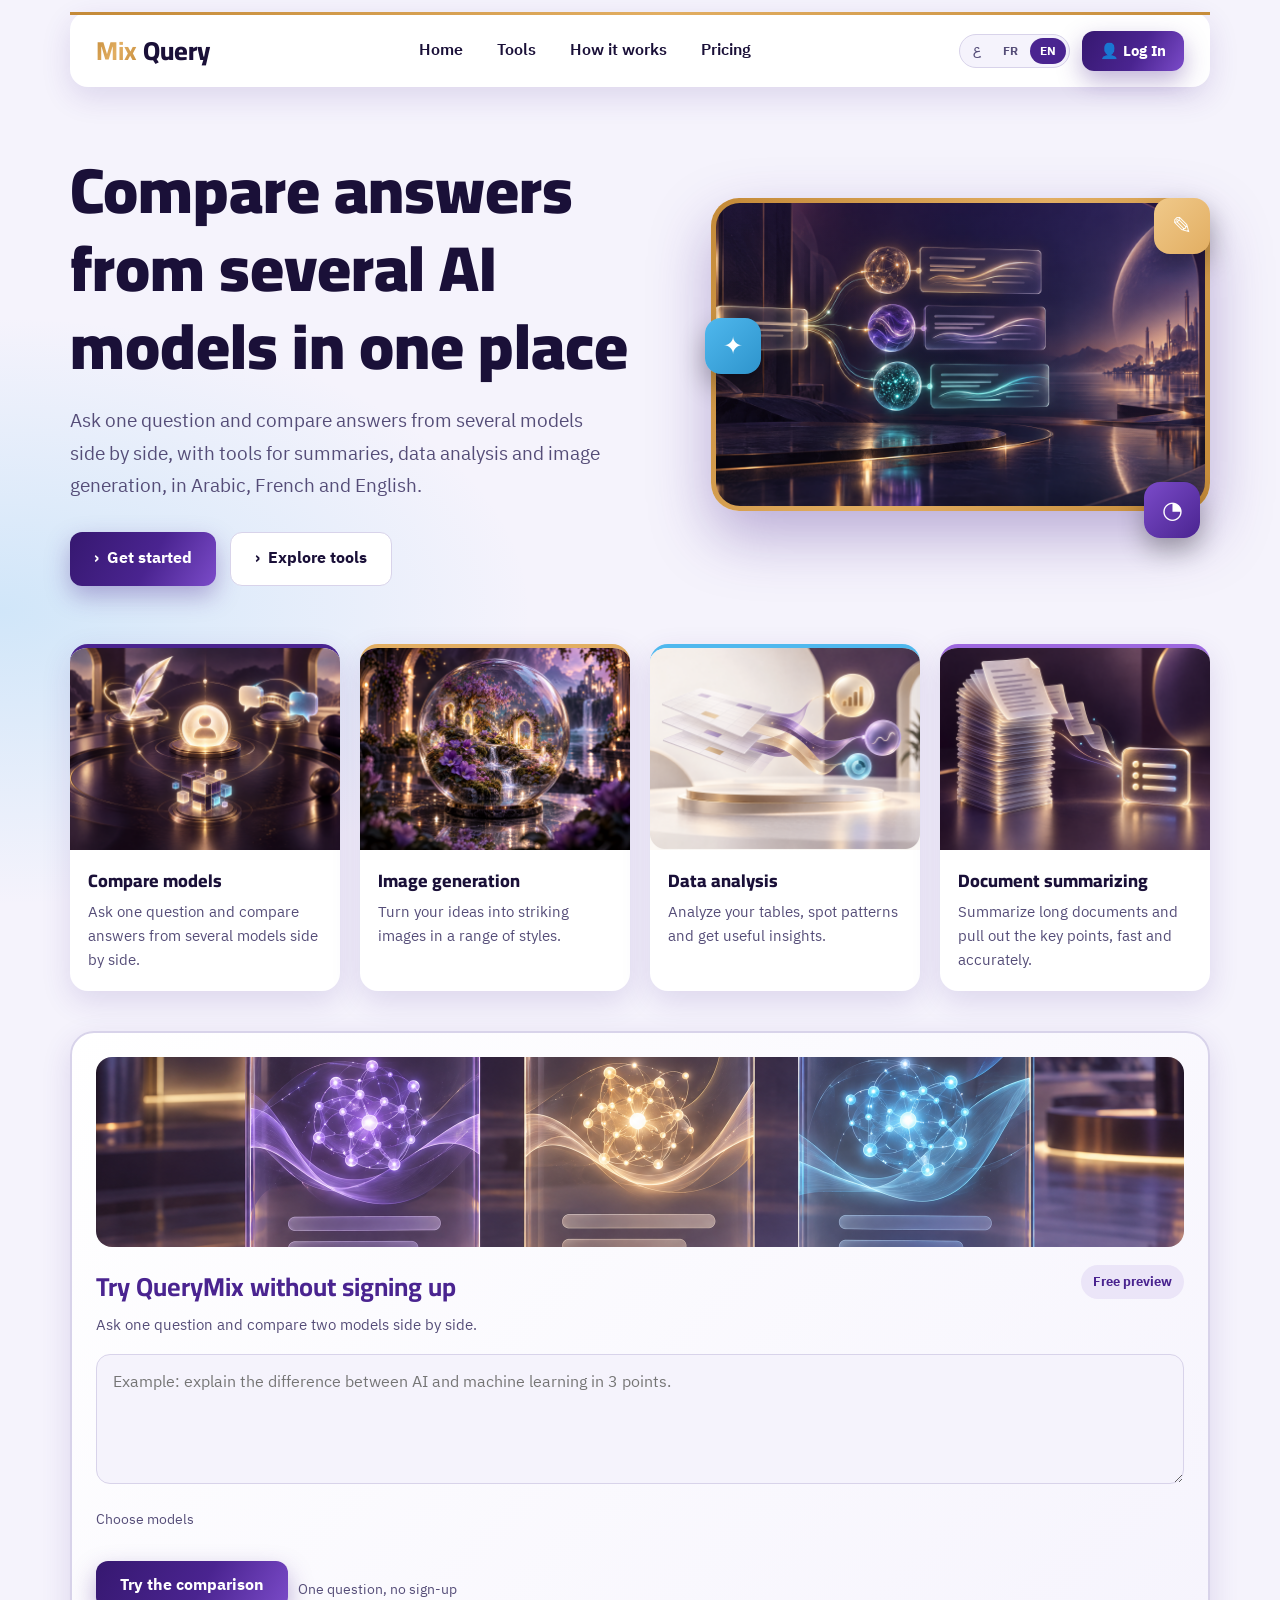
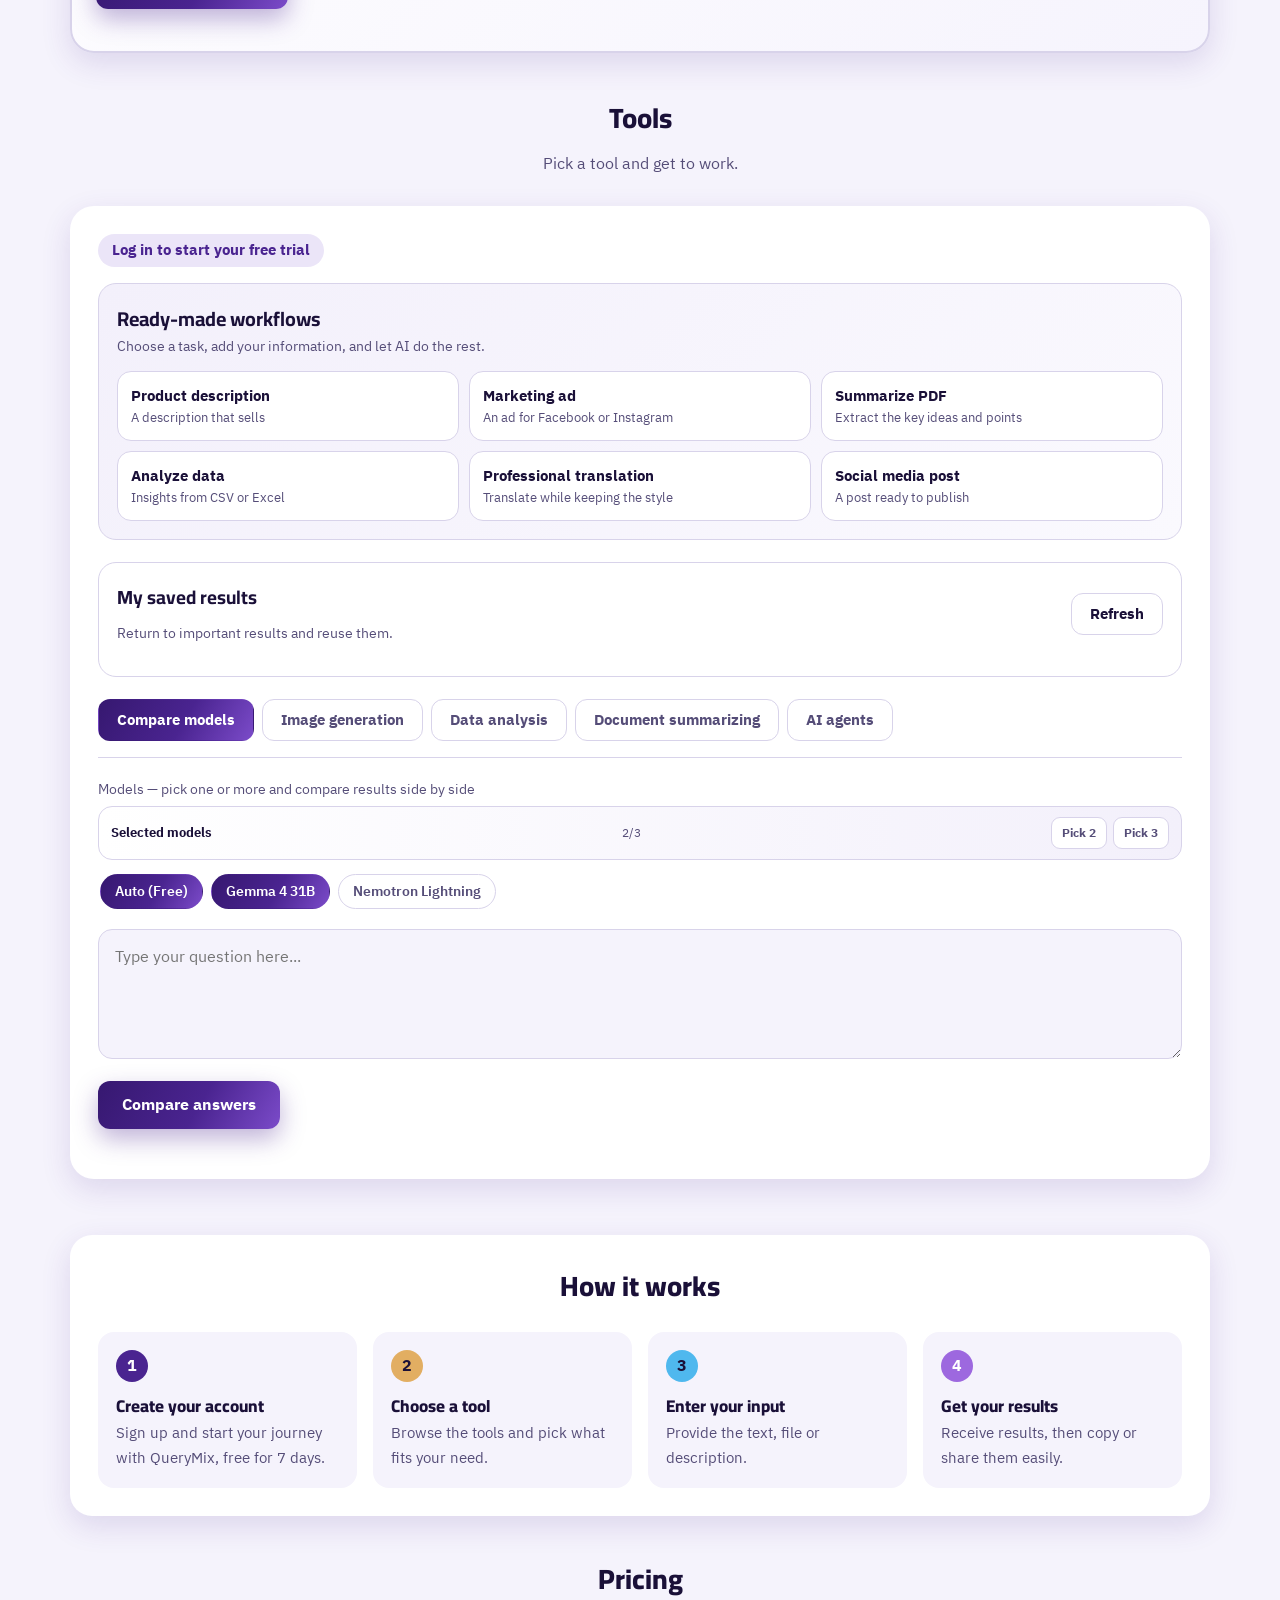
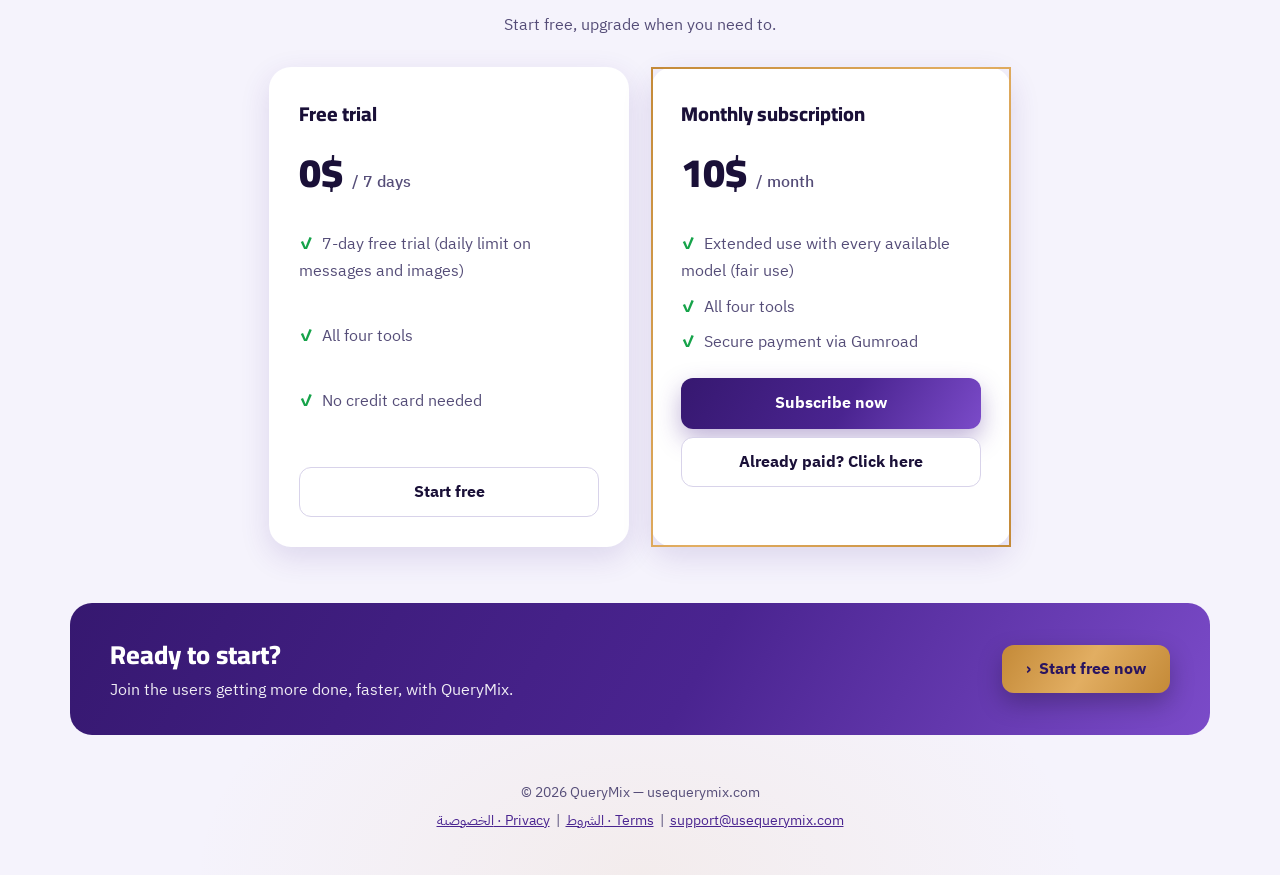
==== index.html @ 3d0b7b00 "Update app.js version in index.html" ====
<!DOCTYPE html>
<html lang="ar" dir="rtl" id="htmlRoot">
<head>
<meta charset="UTF-8">
<meta name="viewport" content="width=device-width, initial-scale=1">
<meta name="google-site-verification" content="hT2FDh9OExjZR-fDaO2KDz0Flq1Nl5_4GmiH-NgwvW0" />
<title id="pageTitle">QueryMix — قارن إجابات نماذج الذكاء الاصطناعي</title>
<meta name="description" content="QueryMix منصة أدوات ذكاء اصطناعي: تحرير النصوص، توليد الصور، تحليل البيانات وتلخيص المستندات، بالعربية والفرنسية والإنجليزية.">
<link rel="canonical" href="https://usequerymix.com/">
<meta property="og:type" content="website">
<meta property="og:url" content="https://usequerymix.com/">
<meta property="og:title" content="QueryMix — أدوات ذكاء اصطناعي">
<meta property="og:description" content="تحرير النصوص، توليد الصور، تحليل البيانات وتلخيص المستندات، بأدوات ذكاء اصطناعي في مكان واحد.">
<meta property="og:image" content="https://usequerymix.com/images/qm-hero.webp.png">
<meta property="og:locale" content="ar_AR">
<meta name="twitter:card" content="summary_large_image">
<meta name="twitter:title" content="QueryMix — أدوات ذكاء اصطناعي">
<meta name="twitter:description" content="تحرير النصوص، توليد الصور، تحليل البيانات وتلخيص المستندات، بأدوات ذكاء اصطناعي في مكان واحد.">
<meta name="twitter:image" content="https://usequerymix.com/images/qm-hero.webp.png">
<meta name="theme-color" content="#4A2490">
<link rel="preconnect" href="https://fonts.googleapis.com">
<link rel="preconnect" href="https://fonts.gstatic.com" crossorigin>
<link href="https://fonts.googleapis.com/css2?family=IBM+Plex+Sans+Arabic:wght@400;500;600;700&family=Cairo:wght@700;800;900&display=swap" rel="stylesheet">
<style>
:root{
  --bg:#f5f3fc; --card:#ffffff; --ink:#1a1038; --muted:#554d78; --line:#d8d3ea;
  --p1:#E2AE62; --p2:#4A2490; --blue:#4FB8EE; --soft:#ebe5f8; --ok:#16a34a; --err:#e11d48;
  --violet:#4A2490; --magenta:#E2AE62; --cyan:#4FB8EE; --amber:#9D68DF;
  --silver:#4FB8EE; --gold:#E2AE62;
  --brand:linear-gradient(120deg,#361870 0%,#4A2490 55%,#7B4BC9 100%);
  --gold-grad:linear-gradient(120deg,#C48A38 0%,#E2AE62 50%,#C48A38 100%);
  --shadow:0 10px 30px rgba(74,36,144,.14);
  --display:"Cairo","IBM Plex Sans Arabic",Tahoma,sans-serif;
}
*{box-sizing:border-box;margin:0;padding:0}
html{scroll-behavior:smooth;scroll-padding-top:90px}
body{font-family:"IBM Plex Sans Arabic",Tahoma,Arial,sans-serif;background:var(--bg);color:var(--ink);line-height:1.7;
  background-image:radial-gradient(900px 440px at 90% -8%,rgba(74,36,144,.14) 0,transparent 70%),
                    radial-gradient(760px 420px at 0% 15%,rgba(79,184,238,.22) 0,transparent 70%),
                    radial-gradient(640px 380px at 50% 100%,rgba(226,174,98,.10) 0,transparent 70%);
  background-repeat:no-repeat}
a{color:inherit;text-decoration:none}
button{font-family:inherit;cursor:pointer}
button:disabled{opacity:.55;cursor:default}
:focus-visible{outline:3px solid var(--p1);outline-offset:2px}
.hidden{display:none!important}
.wrap{max-width:1180px;margin:0 auto;padding:0 20px}

/* Navbar */
.nav{position:sticky;top:12px;z-index:50;margin:12px auto 0;max-width:1180px;padding:0 20px}
.nav-in{background:var(--card);border-radius:18px;box-shadow:var(--shadow);display:flex;align-items:center;justify-content:space-between;padding:14px 26px;gap:16px;position:relative;border-top:3px solid transparent;border-image:var(--gold-grad) 1}
.logo{font-family:var(--display);font-size:26px;font-weight:800;display:flex;gap:6px;align-items:baseline;direction:ltr}
.logo b{background:var(--gold-grad);-webkit-background-clip:text;background-clip:text;color:transparent}
.links{display:flex;gap:30px;font-weight:600}
.links a{padding:6px 2px;border-bottom:2px solid transparent}
.links a:hover{color:var(--magenta);border-color:var(--magenta)}
.nav-end{display:flex;align-items:center;gap:12px}
.lang{display:flex;gap:2px;background:var(--bg);border:1px solid var(--line);border-radius:999px;padding:3px}
.lang button{border:0;background:transparent;color:var(--muted);font-weight:700;font-size:12px;padding:4px 10px;border-radius:999px}
.lang button.active{background:var(--violet);color:#fff}
.btn{border:0;border-radius:12px;padding:12px 24px;font-weight:700;font-size:16px;display:inline-flex;align-items:center;justify-content:center;gap:8px;transition:transform .15s,box-shadow .15s}
.btn-p{background:var(--brand);color:#fff;box-shadow:0 10px 24px rgba(74,36,144,.35)}
.btn-p:hover:not(:disabled){transform:translateY(-2px)}
.btn-w{background:#fff;color:var(--ink);border:1.5px solid var(--line)}
.btn-w:hover{border-color:var(--violet)}
.btn-sm{padding:9px 18px;font-size:15px}
.arrow::before{content:"‹"}
html[dir="ltr"] .arrow::before{content:"›"}
.menu-btn{display:none;background:none;border:0;font-size:26px;color:var(--ink)}

/* Hero */
.hero{display:grid;grid-template-columns:1.1fr .9fr;gap:30px;align-items:center;padding:64px 0 34px}
.hero h1{font-family:var(--display);font-size:clamp(36px,5.4vw,64px);line-height:1.22;font-weight:900}
.hero p{color:var(--muted);font-size:19px;margin:20px 0 30px;max-width:540px}
.hero-btns{display:flex;gap:14px;flex-wrap:wrap}
.visual{position:relative;min-height:340px}
.hero-media{position:relative;border-radius:28px;overflow:hidden;box-shadow:0 25px 60px rgba(74,36,144,.35);aspect-ratio:16/10;padding:5px;background:var(--gold-grad)}
.hero-media img{width:100%;height:100%;object-fit:cover;display:block;border-radius:24px}
.hero-media::after{content:"";position:absolute;inset:5px;border-radius:24px;background:linear-gradient(200deg,rgba(74,36,144,.35),transparent 55%);pointer-events:none}
.float{position:absolute;width:56px;height:56px;border-radius:16px;display:grid;place-items:center;color:#fff;font-size:24px;box-shadow:0 12px 26px rgba(0,0,0,.3)}
.f1{top:0;inset-inline-end:0;background:linear-gradient(135deg,#F0C98A,#E2AE62)}
.f2{bottom:0;inset-inline-end:10px;background:linear-gradient(135deg,#7B4BC9,#4A2490)}
.f3{top:120px;inset-inline-start:-6px;background:linear-gradient(135deg,#4FB8EE,#2E94CC)}

/* Tool cards — كل أداة بلونها: تحرير=بنفسجي، صور=وردي، بيانات=سماوي، تلخيص=كهرماني */
.feats{display:grid;grid-template-columns:repeat(4,1fr);gap:20px;margin:24px 0 40px}
.feat{background:var(--card);border:0;border-top:4px solid var(--violet);border-radius:18px;padding:0 0 18px;overflow:hidden;box-shadow:var(--shadow);display:flex;flex-direction:column;gap:0;align-items:stretch;text-align:start;color:var(--ink);transition:transform .15s}
.feat:hover{transform:translateY(-4px)}
.feat:nth-child(1){border-top-color:var(--violet)}
.feat:nth-child(2){border-top-color:var(--magenta)}
.feat:nth-child(3){border-top-color:var(--cyan)}
.feat:nth-child(4){border-top-color:var(--amber)}
.ico{flex:none;width:100%;aspect-ratio:4/3;display:block;overflow:hidden;margin-bottom:14px}
.ico img{width:100%;height:100%;object-fit:cover;display:block;transition:transform .3s}.feat:hover .ico img{transform:scale(1.05)}.feat>div:not(.ico){padding:0 18px}
.feat h3{font-family:var(--display);font-size:18px;margin-bottom:4px;font-weight:800}
.feat p{color:var(--muted);font-size:14.5px;line-height:1.65}

/* Tools workspace */
.section-title{font-family:var(--display);font-size:28px;font-weight:800;text-align:center;margin-bottom:8px}
.section-sub{text-align:center;color:var(--muted);margin-bottom:28px}
.tool{background:var(--card);border-radius:24px;box-shadow:var(--shadow);padding:28px;margin-bottom:56px}
.workflow-box{background:linear-gradient(135deg,#f3f0fb,#faf9fe);border:1px solid var(--line);border-radius:18px;padding:18px;margin:0 0 22px}
.workflow-head{display:flex;align-items:center;justify-content:space-between;gap:12px;margin-bottom:12px}
.workflow-head h3{font-family:var(--display);font-size:20px}
.workflow-head p{color:var(--muted);font-size:13.5px;margin:0}
.workflow-grid{display:grid;grid-template-columns:repeat(3,1fr);gap:10px}
.workflow-card{border:1px solid var(--line);background:#fff;border-radius:14px;padding:13px;text-align:start;color:var(--ink);transition:transform .15s,border-color .15s,box-shadow .15s}
.workflow-card:hover{transform:translateY(-2px);border-color:var(--violet);box-shadow:0 8px 18px rgba(226,174,98,.28)}
.workflow-card strong{display:block;font-size:14.5px;margin-bottom:2px}
.workflow-card span{display:block;color:var(--muted);font-size:12.5px;line-height:1.45}
.saved-box{border:1px solid var(--line);border-radius:18px;padding:18px;margin:0 0 22px;background:#fff}
.saved-head{display:flex;align-items:center;justify-content:space-between;gap:12px;margin-bottom:12px}
.saved-head h3{font-family:var(--display);font-size:19px}
.saved-list{display:grid;gap:8px}
.saved-item{display:flex;align-items:center;justify-content:space-between;gap:12px;border:1px solid var(--line);border-radius:12px;padding:10px 12px;background:var(--bg)}
.saved-item strong{display:block;font-size:14px}.saved-item small{color:var(--muted);font-size:12px}
.saved-actions{display:flex;gap:6px;flex-wrap:wrap}.saved-actions button{border:1px solid var(--line);background:#fff;border-radius:9px;padding:5px 9px;font:inherit;font-size:12px}
.saved-empty{color:var(--muted);font-size:13.5px}
@media(max-width:760px){.workflow-grid{grid-template-columns:repeat(2,1fr)}.workflow-head{display:block}.workflow-head p{margin-top:3px}}
.status{display:flex;justify-content:space-between;align-items:center;flex-wrap:wrap;gap:10px;font-size:14.5px;margin-bottom:16px}
.pill{background:var(--soft);color:var(--violet);font-weight:700;border-radius:999px;padding:4px 14px}
.email{color:var(--muted);font-size:14px;direction:ltr}
.banner{background:#fdecee;border:1px solid var(--err);color:var(--err);padding:12px 16px;border-radius:12px;font-size:14px;margin-bottom:16px}
.tabs{display:flex;flex-wrap:wrap;gap:8px;margin-bottom:20px;border-bottom:1px solid var(--line);padding-bottom:16px}
.tab{border:1.5px solid var(--line);background:#fff;border-radius:12px;padding:9px 18px;font-weight:700;font-size:15px;color:var(--muted)}
.tab[aria-selected="true"]{background:var(--brand);color:#fff;border-color:transparent}
.models-label{font-size:14px;color:var(--muted);margin-bottom:8px}
.chips{display:flex;flex-wrap:wrap;gap:8px;margin-bottom:18px;padding:2px}
.chip{border:1.5px solid var(--line);background:#fff;border-radius:999px;padding:6px 14px;font-size:14px;color:var(--muted);font-weight:600}
.chip[aria-pressed="true"]{background:var(--brand);color:#fff;border-color:transparent}
.ta{width:100%;border:1.5px solid var(--line);border-radius:14px;padding:14px 16px;font:inherit;font-size:16px;resize:vertical;min-height:130px;background:var(--bg);color:var(--ink)}
.ta:focus,.sel:focus,.inp:focus{outline:none;border-color:var(--violet);background:#fff}
.inp{width:100%;border:1.5px solid var(--line);border-radius:12px;padding:11px 14px;font:inherit;background:var(--bg);color:var(--ink);margin-top:10px}
.opts{display:flex;flex-wrap:wrap;gap:14px;align-items:flex-end;margin:12px 0}
.opt{display:grid;gap:4px;font-size:13.5px;color:var(--muted);font-weight:600}
.sel{border:1.5px solid var(--line);border-radius:12px;padding:9px 12px;font:inherit;font-size:15px;background:var(--bg);color:var(--ink);min-width:150px}
.file input{display:none}
.file{cursor:pointer}
.run{margin-top:4px}
.hint{color:var(--muted);font-size:13.5px;margin-top:10px}
.results{display:grid;grid-template-columns:repeat(auto-fit,minmax(280px,1fr));gap:16px;margin-top:22px}
.res{border:1.5px solid var(--line);border-radius:16px;padding:16px;background:#fff}
.res-head{display:flex;justify-content:space-between;align-items:center;gap:8px;margin-bottom:10px}
.res h4{font-size:15px;color:var(--violet);font-weight:700}
.copy{border:1.5px solid var(--line);background:#fff;border-radius:8px;font-size:12.5px;padding:3px 10px;color:var(--muted)}
.copy:hover{border-color:var(--violet);color:var(--violet)}
.res .body{white-space:pre-wrap;font-size:15px;line-height:1.75;max-height:460px;overflow:auto}
.res .body.muted{color:var(--muted)}
.muted{color:var(--muted);font-size:14px}

.res img{width:100%;height:auto;border-radius:12px;display:block}
.res .body.bad{color:var(--err)}
.res .ph{min-height:120px;display:grid;place-items:center;text-align:center}
.img-out{margin-top:20px;display:grid;gap:12px;justify-items:center}
.img-frame{width:100%;max-width:560px;background:var(--bg);border:1.5px solid var(--line);border-radius:18px;display:grid;place-items:center;overflow:hidden;min-height:180px;text-align:center;padding:10px}
.img-frame img{width:100%;height:auto;border-radius:12px;display:block}


/* Free Playground + sharing */
.preview-banner{width:100%;height:190px;object-fit:cover;border-radius:16px;margin-bottom:18px;display:block}.preview-box{background:linear-gradient(135deg,#fff,#f6f4fd);border:2px solid var(--line);border-radius:24px;padding:24px;box-shadow:var(--shadow);margin:0 0 42px}
.preview-head{display:flex;align-items:flex-start;justify-content:space-between;gap:18px;margin-bottom:16px}
.preview-head h2{font-family:var(--display);font-size:26px;color:var(--violet)}
.preview-head p{color:var(--muted);font-size:15px;margin-top:4px}
.preview-badge{background:var(--soft);color:var(--violet);font-weight:800;border-radius:999px;padding:6px 12px;white-space:nowrap;font-size:13px}
.preview-actions{display:flex;gap:10px;align-items:center;flex-wrap:wrap;margin-top:12px}
.preview-actions .btn{margin-top:0}
.preview-gate{margin-top:18px;border:1px dashed var(--violet);background:#eeeaf9;border-radius:14px;padding:14px 16px;display:flex;justify-content:space-between;align-items:center;gap:12px;flex-wrap:wrap}
.preview-gate p{color:var(--muted);font-size:14px}
.preview-results{grid-template-columns:repeat(2,minmax(0,1fr));margin-top:18px}
.share{border:1.5px solid var(--line);background:#fff;border-radius:8px;font-size:12.5px;padding:3px 10px;color:var(--muted)}
.share:hover{border-color:var(--magenta);color:var(--magenta)}
.res-head .copy,.res-head .share{white-space:nowrap}
@media(max-width:720px){.preview-box{padding:18px}.preview-head{display:block}.preview-badge{display:inline-block;margin-top:10px}.preview-results{grid-template-columns:1fr}}

/* Model comparison polish */
.compare-controls{display:flex;align-items:center;justify-content:space-between;gap:12px;flex-wrap:wrap;margin:-4px 0 12px;padding:10px 12px;border:1px solid var(--line);border-radius:14px;background:linear-gradient(90deg,#fff,#f3f0fb)}
.compare-controls strong{font-size:13px}.compare-presets{display:flex;gap:6px;flex-wrap:wrap}.compare-presets button{border:1px solid var(--line);background:#fff;color:var(--muted);border-radius:9px;padding:5px 10px;font:inherit;font-size:12px;font-weight:700}.compare-presets button:hover{border-color:var(--violet);color:var(--violet);background:var(--soft)}
.results.compare-layout{grid-template-columns:repeat(2,minmax(0,1fr));align-items:start}.res{position:relative;transition:transform .18s,box-shadow .18s,border-color .18s}.res:hover{transform:translateY(-2px);box-shadow:0 10px 24px rgba(0,0,0,.12);border-color:#E2AE62}.res.loading{border-top:3px solid var(--cyan)}.res.done{border-top:3px solid var(--ok)}.res.failed{border-top:3px solid var(--err)}.res-meta{display:flex;align-items:center;gap:8px;color:var(--muted);font-size:12px;margin:-3px 0 10px}.res-dot{width:7px;height:7px;border-radius:50%;background:var(--cyan);display:inline-block}.res.done .res-dot{background:var(--ok)}.res.failed .res-dot{background:var(--err)}.model-count{color:var(--muted);font-size:12px}@media(max-width:720px){.results.compare-layout{grid-template-columns:1fr}.compare-controls{align-items:flex-start;flex-direction:column}}
/* Steps */
.steps-box{background:var(--card);border-radius:22px;padding:28px;box-shadow:var(--shadow);margin-bottom:40px}
.steps{display:grid;grid-template-columns:repeat(4,1fr);gap:16px;margin-top:22px}
.step{background:var(--bg);border-radius:16px;padding:18px}
.num{width:32px;height:32px;border-radius:50%;background:var(--violet);color:#fff;font-weight:800;display:grid;place-items:center;margin-bottom:10px}
.step:nth-child(2) .num{background:var(--magenta)}.step:nth-child(3) .num{background:var(--cyan)}.step:nth-child(4) .num{background:var(--amber)}.step:nth-child(2) .num,.step:nth-child(3) .num{color:#1a1038}
.step h4{font-family:var(--display);font-size:17px;font-weight:800}.step p{color:var(--muted);font-size:14.5px}

/* Pricing */
.plans{display:grid;grid-template-columns:repeat(2,minmax(0,360px));gap:22px;justify-content:center;margin-bottom:56px}
.plan{background:var(--card);border-radius:22px;padding:28px;box-shadow:var(--shadow);border:2px solid transparent;display:flex;flex-direction:column}
.plan.hot{border-image:var(--gold-grad) 1}
.plan h3{font-family:var(--display);font-size:20px;font-weight:800}
.price{font-family:var(--display);font-size:40px;font-weight:900;margin:8px 0}.price small{font-size:16px;color:var(--muted);font-weight:500;font-family:"IBM Plex Sans Arabic",sans-serif}
.plan ul{list-style:none;margin:16px 0 22px;display:grid;gap:8px;color:var(--muted);flex:1}
.plan li::before{content:"✓";color:var(--ok);font-weight:700;margin-inline-end:8px}
.plan .btn{width:100%}
.sub-actions{display:grid;gap:8px}
.sub-status{font-size:13.5px;margin-top:10px;min-height:20px;color:var(--muted)}
.sub-status.success{color:var(--ok)}.sub-status.error{color:var(--err)}
.prem-ok{background:var(--soft);color:var(--violet);font-weight:700;text-align:center;border-radius:12px;padding:12px}

/* CTA */
.cta{background:var(--brand);border-radius:22px;padding:30px 40px;display:flex;align-items:center;justify-content:space-between;gap:20px;flex-wrap:wrap;margin-bottom:34px;color:#fff}
.cta h2{font-family:var(--display);font-size:26px;font-weight:800}.cta p{opacity:.92}
.cta .btn-p{background:var(--gold-grad);color:#2a1560;box-shadow:0 10px 24px rgba(0,0,0,.25)}
footer{text-align:center;color:var(--muted);font-size:14px;padding:10px 0 40px;line-height:2}footer a{color:var(--violet);text-decoration:underline}

/* Modal */
.modal{position:fixed;inset:0;background:rgba(26,16,56,.62);display:none;place-items:center;z-index:100;padding:20px}
.modal.open{display:grid}
.box{background:#fff;border-radius:22px;padding:28px;width:100%;max-width:400px;box-shadow:0 30px 80px rgba(0,0,0,.3);border-top:4px solid transparent;border-image:var(--gold-grad) 1}
.box h3{font-family:var(--display);font-size:22px;margin-bottom:6px;font-weight:800}
.box input{width:100%;border:1.5px solid var(--line);border-radius:12px;padding:12px 14px;font:inherit;background:var(--bg);margin-top:12px;color:var(--ink)}
.box input:focus{outline:none;border-color:var(--violet);background:#fff}
.box .btn{width:100%;margin-top:14px}
.switch{text-align:center;margin-top:14px;font-size:14px;color:var(--muted)}
.switch a{color:var(--violet);font-weight:700;cursor:pointer;text-decoration:underline}
.err{color:var(--err);font-size:14px;margin-top:10px;min-height:20px}
.close{float:inline-end;background:none;border:0;font-size:22px;color:var(--muted)}
.welcome-box{max-width:680px}.welcome-box>p{color:var(--muted);margin:0 0 18px}
.welcome-grid{display:grid;grid-template-columns:repeat(3,1fr);gap:10px;margin:18px 0}
.welcome-choice{border:1.5px solid var(--line);background:var(--bg);border-radius:14px;padding:15px 12px;text-align:start;color:var(--ink);font:inherit;font-weight:700;transition:.15s}
.welcome-choice:hover{border-color:var(--violet);background:#fff;transform:translateY(-2px)}
.welcome-choice small{display:block;color:var(--muted);font-weight:400;font-size:12px;margin-top:3px}
.welcome-skip{border:0;background:transparent;color:var(--muted);font:inherit;font-size:13px;text-decoration:underline;cursor:pointer}
@media(max-width:560px){.welcome-grid{grid-template-columns:repeat(2,1fr)}.welcome-box{padding:22px}}

@media (max-width:980px){
  .hero{grid-template-columns:1fr;padding-top:40px}.visual{min-height:280px;order:-1}
  .feats,.steps{grid-template-columns:repeat(2,1fr)}
}
@media (max-width:820px){
  .links{display:none;position:absolute;top:66px;inset-inline:0;background:#fff;border-radius:16px;box-shadow:var(--shadow);flex-direction:column;gap:6px;padding:16px;z-index:5}
  .links.open{display:flex}.menu-btn{display:block}
}
@media (max-width:720px){
  .feats,.steps,.plans{grid-template-columns:1fr}
  .cta{padding:24px}.tool{padding:18px}
  .nav-in{padding:12px 14px;gap:8px}.logo{font-size:22px}
  .nav-end{gap:8px}.btn-sm{padding:8px 12px;font-size:14px}
  .tab{padding:8px 12px;font-size:14px}
}
@media (prefers-reduced-motion:reduce){*{transition:none!important;scroll-behavior:auto!important}}
</style>
</head>
<body>

<header class="nav">
  <div class="nav-in">
    <a href="#home" class="logo"><b>Mix</b>Query</a>
    <nav class="links" id="links">
      <a href="#home" data-i18n="navHome"></a>
      <a href="#tools" data-i18n="navTools"></a>
      <a href="#how" data-i18n="navHow"></a>
      <a href="#pricing" data-i18n="navPricing"></a>
    </nav>
    <div class="nav-end">
      <div class="lang" role="group" aria-label="Language">
        <button class="lang-btn" data-lang="ar" aria-label="العربية" aria-pressed="true">ع</button>
        <button class="lang-btn" data-lang="fr" aria-label="Français" aria-pressed="false">FR</button>
        <button class="lang-btn" data-lang="en" aria-label="English" aria-pressed="false">EN</button>
      </div>
      <button class="btn btn-p btn-sm" id="authBtn"></button>
      <button class="menu-btn" id="menuBtn" aria-label="Menu">☰</button>
    </div>
  </div>
</header>

<main class="wrap" id="home">

  <section class="hero">
    <div>
      <h1 data-i18n="heroTitle">قارن إجابات عدة نماذج ذكاء اصطناعي في مكان واحد</h1>
      <p data-i18n="heroText">اسأل سؤالاً واحداً واحصل على إجابات عدة نماذج جنباً إلى جنب، مع أدوات للتلخيص وتحليل البيانات وتوليد الصور، بالعربية والفرنسية والإنجليزية.</p>
      <div class="hero-btns">
        <a href="#tools" class="btn btn-p"><span class="arrow"></span> <span data-i18n="heroCta1"></span></a>
        <a href="#toolcards" class="btn btn-w"><span class="arrow"></span> <span data-i18n="heroCta2"></span></a>
      </div>
    </div>
    <div class="visual" aria-hidden="true">
      <div class="hero-media">
        <img src="images/qm-hero.webp.png" alt="" width="1280" height="800" loading="eager" fetchpriority="high" decoding="async">
      </div>
      <div class="float f1">✎</div>
      <div class="float f2">◔</div>
      <div class="float f3">✦</div>
    </div>
  </section>

  <section class="feats" id="toolcards">
    <button class="feat" data-tool="edit"><div class="ico"><img src="images/qm-edit.webp.png" alt="" loading="lazy"></div>
      <div><h3 data-i18n="tEditT"></h3><p data-i18n="tEditD"></p></div></button>
    <button class="feat" data-tool="image"><div class="ico"><img src="images/qm-image.webp.png" alt="" loading="lazy"></div>
      <div><h3 data-i18n="tImgT"></h3><p data-i18n="tImgD"></p></div></button>
    <button class="feat" data-tool="data"><div class="ico"><img src="images/qm-data.webp.png" alt="" loading="lazy"></div>
      <div><h3 data-i18n="tDataT"></h3><p data-i18n="tDataD"></p></div></button>
    <button class="feat" data-tool="summary"><div class="ico"><img src="images/qm-summary.webp.png" alt="" loading="lazy"></div>
      <div><h3 data-i18n="tSumT"></h3><p data-i18n="tSumD"></p></div></button>
  </section>


  <section class="preview-box" id="preview">
    <img class="preview-banner" src="images/qm-compare.webp.png" alt="" width="1100" height="825" loading="lazy">
    <div class="preview-head">
      <div>
        <h2 data-i18n="previewTitle"></h2>
        <p data-i18n="previewSub"></p>
      </div>
      <span class="preview-badge" data-i18n="previewBadge"></span>
    </div>
    <textarea class="ta" id="previewPrompt" maxlength="1200" data-i18n-ph="previewPh"></textarea>
    <div class="models-label" style="margin-top:14px" data-i18n="previewModelsLabel"></div>
    <div class="chips" id="previewModelChips" role="group" aria-label="Preview models"></div>
    <div class="preview-actions">
      <button class="btn btn-p" type="button" id="previewRun" data-i18n="previewRun"></button>
      <span class="hint" data-i18n="previewHint"></span>
    </div>
    <div class="results preview-results" id="previewResults" aria-live="polite"></div>
    <div class="preview-gate hidden" id="previewGate">
      <p data-i18n="previewGateText"></p>
      <button class="btn btn-p btn-sm" type="button" id="previewSignupBtn" data-i18n="previewSignup"></button>
    </div>
  </section>
  <section id="tools">
    <h2 class="section-title" data-i18n="toolsTitle"></h2>
    <p class="section-sub" data-i18n="toolsSub"></p>
    <div class="tool">
      <div class="status">
        <span class="pill" id="usagePill">...</span>
        <span class="email" id="userEmailLabel"></span>
      </div>
      <div id="trialBanner" class="banner hidden"></div>
      <div id="limitBanner" class="banner hidden"></div>

      <div class="workflow-box">
        <div class="workflow-head">
          <div>
            <h3 data-i18n="workflowsTitle"></h3>
            <p data-i18n="workflowsSub"></p>
          </div>
        </div>
        <div class="workflow-grid" role="list">
          <button class="workflow-card" type="button" data-workflow="product" role="listitem"><strong data-i18n="wfProductT"></strong><span data-i18n="wfProductD"></span></button>
          <button class="workflow-card" type="button" data-workflow="ad" role="listitem"><strong data-i18n="wfAdT"></strong><span data-i18n="wfAdD"></span></button>
          <button class="workflow-card" type="button" data-workflow="pdf" role="listitem"><strong data-i18n="wfPdfT"></strong><span data-i18n="wfPdfD"></span></button>
          <button class="workflow-card" type="button" data-workflow="excel" role="listitem"><strong data-i18n="wfExcelT"></strong><span data-i18n="wfExcelD"></span></button>
          <button class="workflow-card" type="button" data-workflow="translate" role="listitem"><strong data-i18n="wfTranslateT"></strong><span data-i18n="wfTranslateD"></span></button>
          <button class="workflow-card" type="button" data-workflow="social" role="listitem"><strong data-i18n="wfSocialT"></strong><span data-i18n="wfSocialD"></span></button>
        </div>
      </div>

      <div class="saved-box">
        <div class="saved-head">
          <div>
            <h3 data-i18n="savedTitle"></h3>
            <p class="hint" data-i18n="savedSub"></p>
          </div>
          <button class="btn btn-w btn-sm" type="button" id="loadSavedBtn" data-i18n="loadSavedBtn"></button>
        </div>
        <div class="saved-list" id="savedList" aria-live="polite"></div>
      </div>

      <div class="tabs" role="tablist">
        <button class="tab" role="tab" data-tool="edit" data-i18n="tEditT"></button>
        <button class="tab" role="tab" data-tool="image" data-i18n="tImgT"></button>
        <button class="tab" role="tab" data-tool="data" data-i18n="tDataT"></button>
        <button class="tab" role="tab" data-tool="summary" data-i18n="tSumT"></button>
        <button class="tab" role="tab" data-tool="agents" data-i18n="tAgentT"></button>
      </div>

      <div id="modelsBox">
        <div class="models-label" data-i18n="modelsLabel"></div>
        <div class="compare-controls">
          <strong data-i18n="compareSelectedLabel"></strong>
          <span class="model-count" id="modelCount"></span>
          <div class="compare-presets">
            <button type="button" id="selectTwoBtn" data-i18n="selectTwo"></button>
            <button type="button" id="selectThreeBtn" data-i18n="selectThree"></button>
          </div>
        </div>
        <div class="chips" id="modelChips" role="group" aria-label="النماذج"></div>
      </div>

      <!-- تحرير النصوص -->
      <div data-panel="edit">
        <textarea class="ta" id="editText" data-i18n-ph="editPh"></textarea>
        <button class="btn btn-p run" id="editRun" data-i18n="editRun" style="margin-top:12px"></button>
        <div class="results compare-layout" id="editResults" aria-live="polite"></div>
      </div>

      <!-- توليد الصور -->
      <div data-panel="image" class="hidden">
        <div class="models-label" data-i18n="imgModelsLabel"></div>
        <div class="chips" id="imgModelChips" role="group" aria-label="نماذج توليد الصور"></div>
        <textarea class="ta" id="imgPrompt" data-i18n-ph="imgPh" maxlength="500" style="min-height:100px"></textarea>
        <div class="opts">
          <label class="opt"><span data-i18n="imgStyle"></span>
            <select class="sel" id="imgStyleSel">
              <option value="none" data-i18n="stNone"></option>
              <option value="real" data-i18n="stReal"></option>
              <option value="digital" data-i18n="stDigital"></option>
              <option value="anime" data-i18n="stAnime"></option>
              <option value="3d" data-i18n="st3d"></option>
              <option value="water" data-i18n="stWater"></option>
            </select>
          </label>
        </div>
        <div class="status" style="margin-bottom:0">
          <span class="pill" id="imgUsagePill"></span>
        </div>
        <button class="btn btn-p run" id="imgRun" data-i18n="imgRun" style="margin-top:12px"></button>
        <p class="hint" data-i18n="imgNote"></p>
        <div class="results" id="imgResults" aria-live="polite"></div>
      </div>

      <!-- تحليل البيانات -->
      <div data-panel="data" class="hidden">
        <label class="btn btn-w btn-sm file"><input type="file" id="dataFile" accept=".csv,.tsv,.txt,.json"><span data-i18n="uploadCsv"></span></label>
        <textarea class="ta" id="dataText" data-i18n-ph="dataPh" style="margin-top:12px"></textarea>
        <input class="inp" id="dataQ" data-i18n-ph="dataQPh" maxlength="300">
        <button class="btn btn-p run" id="dataRun" data-i18n="dataRun" style="margin-top:12px"></button>
        <p class="hint" data-i18n="dataNote"></p>
        <div class="results compare-layout" id="dataResults" aria-live="polite"></div>
      </div>

      <!-- تلخيص النصوص -->
      <div data-panel="summary" class="hidden">
        <label class="btn btn-w btn-sm file"><input type="file" id="sumFile" accept=".txt,.md,.csv,.json,.pdf,application/pdf"><span data-i18n="uploadTxt"></span></label>
        <textarea class="ta" id="sumText" data-i18n-ph="sumPh" style="margin-top:12px"></textarea>
        <div class="opts">
          <label class="opt"><span data-i18n="sumLen"></span>
            <select class="sel" id="sumLenSel">
              <option value="short" data-i18n="lenShort"></option>
              <option value="medium" data-i18n="lenMedium" selected></option>
              <option value="long" data-i18n="lenLong"></option>
            </select>
          </label>
          <label class="opt"><span data-i18n="sumFmt"></span>
            <select class="sel" id="sumFmtSel">
              <option value="para" data-i18n="fmtPara"></option>
              <option value="bullets" data-i18n="fmtBullets"></option>
            </select>
          </label>
        </div>
        <button class="btn btn-p run" id="sumRun" data-i18n="sumRun"></button>
        <div class="results compare-layout" id="sumResults" aria-live="polite"></div>
      </div>

      <!-- الوكلاء الجاهزون -->
      <div data-panel="agents" class="hidden">
        <div class="opts">
          <label class="opt"><span data-i18n="agentLabel"></span>
            <select class="sel" id="agentSel"></select>
          </label>
        </div>
        <p class="hint" id="agentDesc"></p>
        <textarea class="ta" id="agentText" data-i18n-ph="agentPh" maxlength="20000" style="margin-top:12px"></textarea>
        <button class="btn btn-p run" id="agentRun" data-i18n="agentRun"></button>
        <div class="results compare-layout" id="agentResults" aria-live="polite"></div>
      </div>
    </div>
  </section>

  <section class="steps-box" id="how">
    <h2 class="section-title" data-i18n="howTitle"></h2>
    <div class="steps">
      <div class="step"><div class="num">1</div><h4 data-i18n="s1t"></h4><p data-i18n="s1d"></p></div>
      <div class="step"><div class="num">2</div><h4 data-i18n="s2t"></h4><p data-i18n="s2d"></p></div>
      <div class="step"><div class="num">3</div><h4 data-i18n="s3t"></h4><p data-i18n="s3d"></p></div>
      <div class="step"><div class="num">4</div><h4 data-i18n="s4t"></h4><p data-i18n="s4d"></p></div>
    </div>
  </section>

  <section id="pricing">
    <h2 class="section-title" data-i18n="pricingTitle"></h2>
    <p class="section-sub" data-i18n="pricingSub"></p>
    <div class="plans">
      <div class="plan">
        <h3 data-i18n="freePlan"></h3>
        <div class="price">0$ <small data-i18n="freePer"></small></div>
        <ul><li data-i18n="freeLi1"></li><li data-i18n="freeLi2"></li><li data-i18n="freeLi3"></li></ul>
        <button class="btn btn-w" id="freeBtn" data-i18n="freeBtn"></button>
      </div>
      <div class="plan hot">
        <h3 id="subscribeTitle" data-i18n="subscribeTitle"></h3>
        <div class="price">10$ <small data-i18n="premPer"></small></div>
        <ul><li data-i18n="premLi1"></li><li data-i18n="premLi2"></li><li data-i18n="premLi3"></li></ul>

        <!-- الدفع عبر Gumroad: نفس المنطق القديم -->
        <div class="sub-actions" id="subActions">
          <a class="btn btn-p" id="subscribeLink" target="_blank" rel="noopener" data-i18n="subscribeLinkText"></a>
          <button type="button" class="btn btn-w" id="checkSubBtn" data-i18n="checkSubText"></button>
        </div>
        <div class="prem-ok hidden" id="premiumOk" data-i18n="premiumLabel"></div>
        <div class="sub-status" id="subscribeStatus"></div>
      </div>
    </div>
  </section>

  <section class="cta">
    <div>
      <h2 data-i18n="ctaTitle"></h2>
      <p data-i18n="ctaText"></p>
    </div>
    <button class="btn btn-p" id="ctaBtn"><span class="arrow"></span> <span data-i18n="ctaBtnText"></span></button>
  </section>
</main>

<footer>© 2026 QueryMix — usequerymix.com<br><a href="privacy.html">الخصوصية · Privacy</a> &nbsp;|&nbsp; <a href="terms.html">الشروط · Terms</a> &nbsp;|&nbsp; <a href="mailto:support@usequerymix.com">support@usequerymix.com</a></footer>

<div class="modal" id="modal" role="dialog" aria-modal="true" aria-labelledby="authTitle">
  <div class="box">
    <button class="close" id="mClose" aria-label="Close">✕</button>
    <h3 id="authTitle"></h3>
    <input type="email" id="authEmail" autocomplete="email" dir="ltr">
    <input type="password" id="authPassword" autocomplete="current-password" dir="ltr">
    <div class="err" id="authError"></div>
    <button class="btn btn-p" id="authSubmitBtn"></button>
    <div class="switch"><span id="switchText"></span> <a id="switchLink"></a></div>
  </div>
</div>

<div class="modal" id="welcomeModal" role="dialog" aria-modal="true" aria-labelledby="welcomeTitle">
  <div class="box welcome-box">
    <button class="close" id="welcomeClose" aria-label="Close">✕</button>
    <h3 id="welcomeTitle" data-i18n="welcomeTitle"></h3>
    <p data-i18n="welcomeText"></p>
    <div class="welcome-grid">
      <button class="welcome-choice" type="button" data-welcome-workflow="product"><span data-i18n="wfProductT"></span><small data-i18n="wfProductD"></small></button>
      <button class="welcome-choice" type="button" data-welcome-workflow="ad"><span data-i18n="wfAdT"></span><small data-i18n="wfAdD"></small></button>
      <button class="welcome-choice" type="button" data-welcome-workflow="pdf"><span data-i18n="wfPdfT"></span><small data-i18n="wfPdfD"></small></button>
      <button class="welcome-choice" type="button" data-welcome-workflow="excel"><span data-i18n="wfExcelT"></span><small data-i18n="wfExcelD"></small></button>
      <button class="welcome-choice" type="button" data-welcome-workflow="translate"><span data-i18n="wfTranslateT"></span><small data-i18n="wfTranslateD"></small></button>
      <button class="welcome-choice" type="button" data-welcome-workflow="social"><span data-i18n="wfSocialT"></span><small data-i18n="wfSocialD"></small></button>
    </div>
    <button class="welcome-skip" type="button" id="welcomeSkip" data-i18n="welcomeSkip"></button>
  </div>
</div>

<script src="app.js?v=4" defer></script>
<!-- Cloudflare Web Analytics --><script type='module' src='https://static.cloudflareinsights.com/beacon.min.js' data-cf-beacon='{"token": "458d2ed95f9a41f2aa0a43feeb40d1b5"}'></script><!-- End Cloudflare Web Analytics -->
</body>
</html>
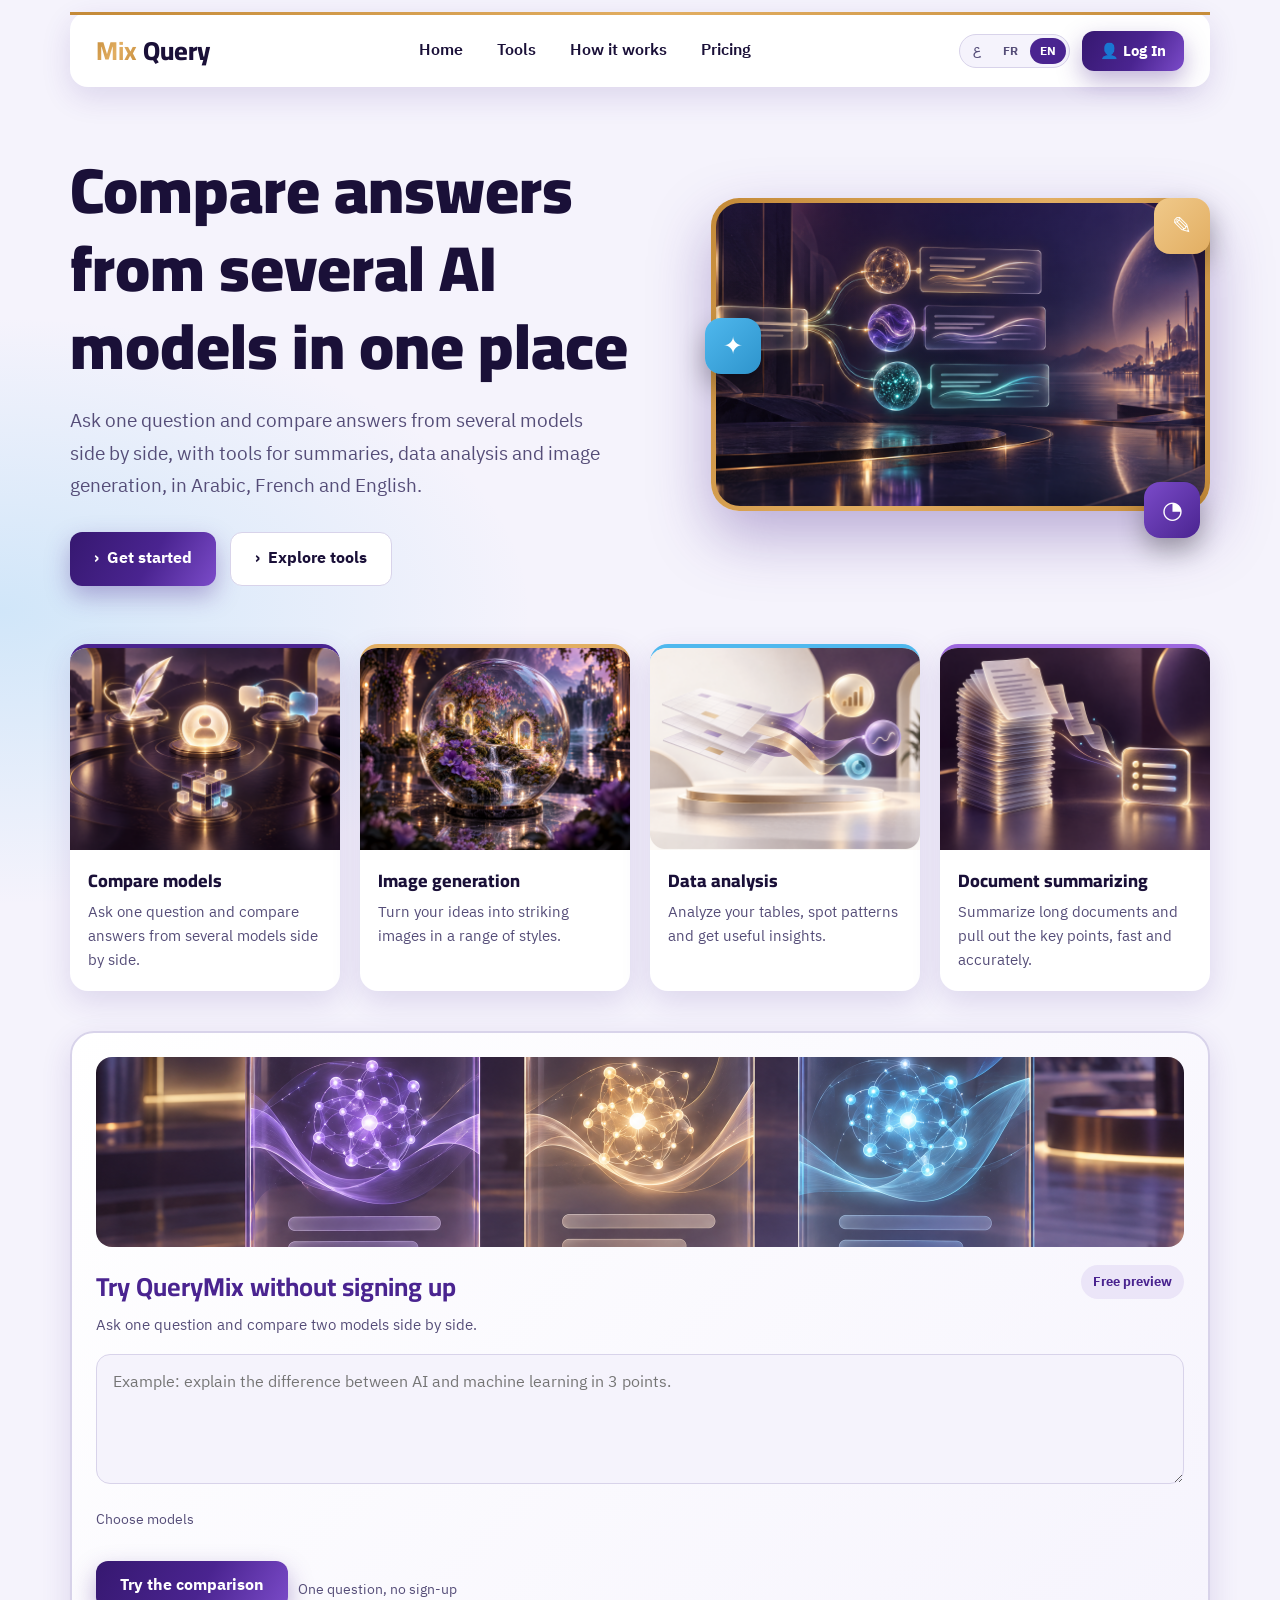
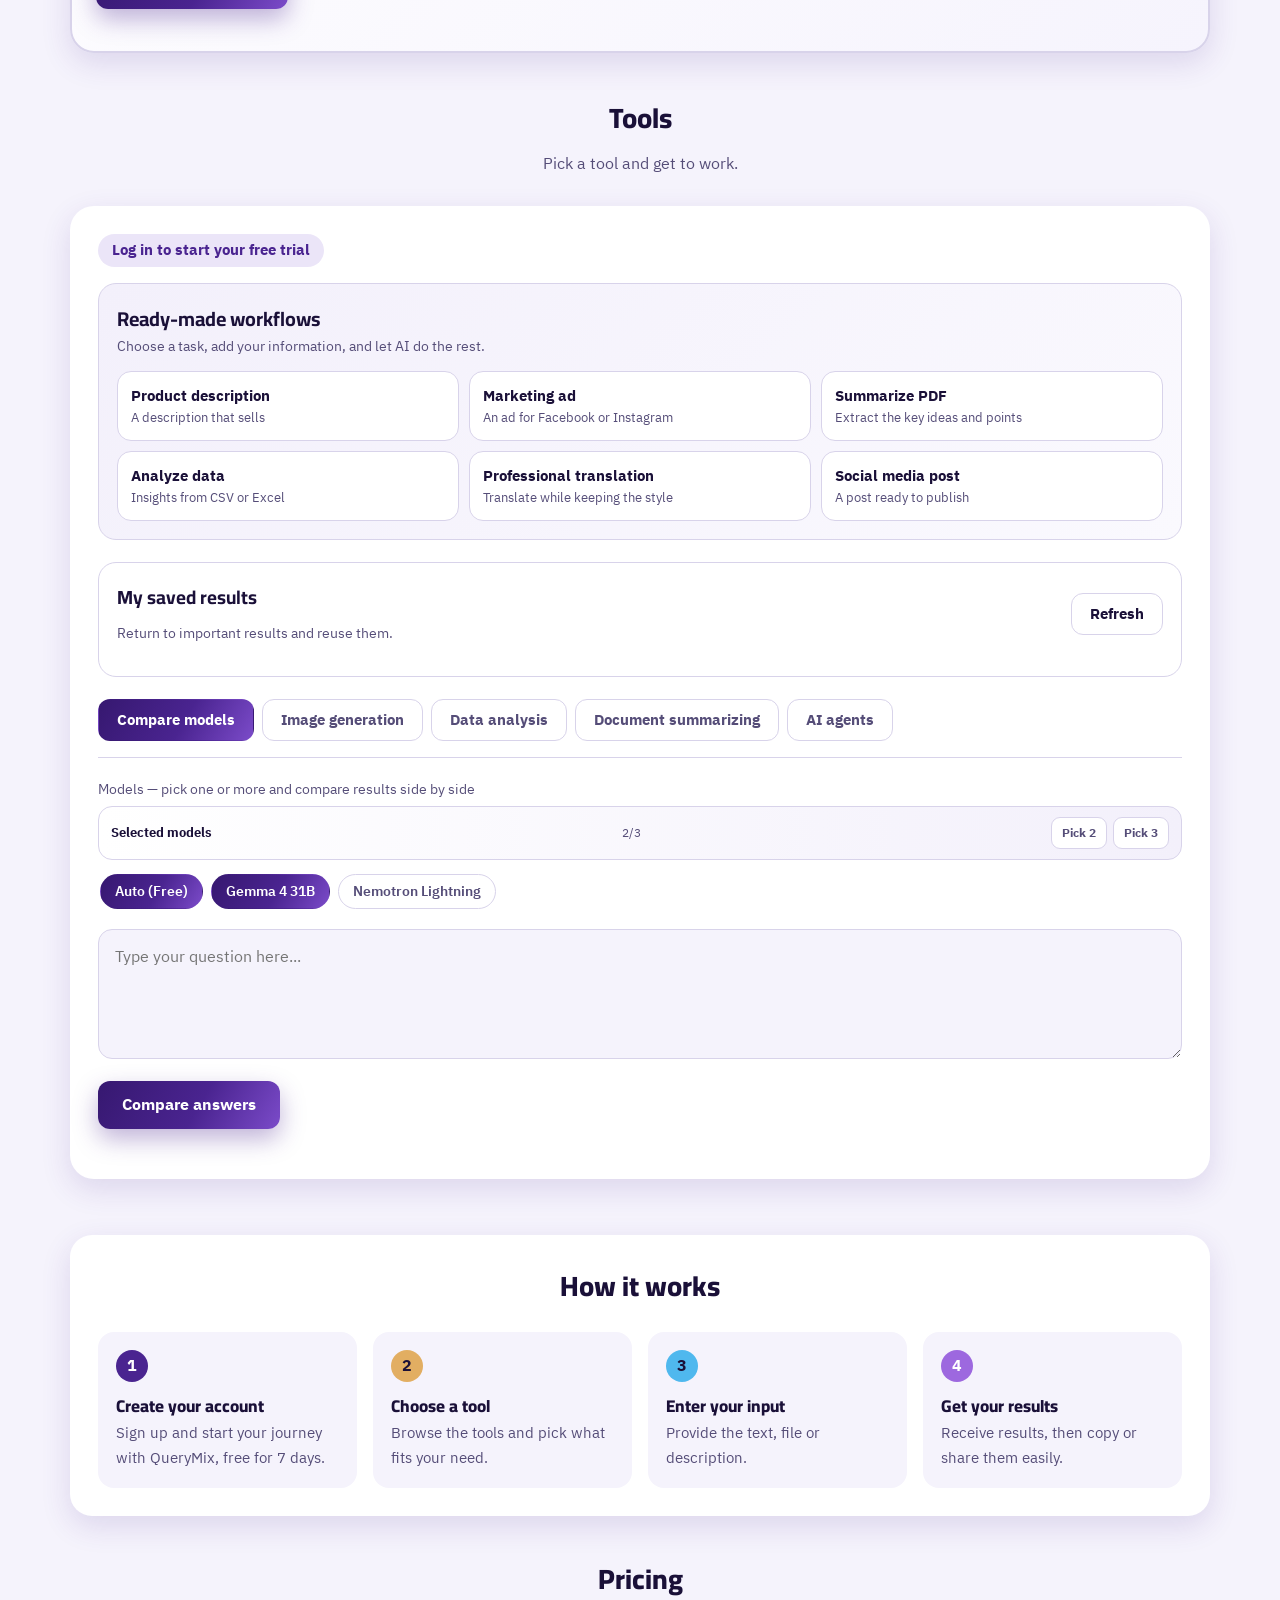
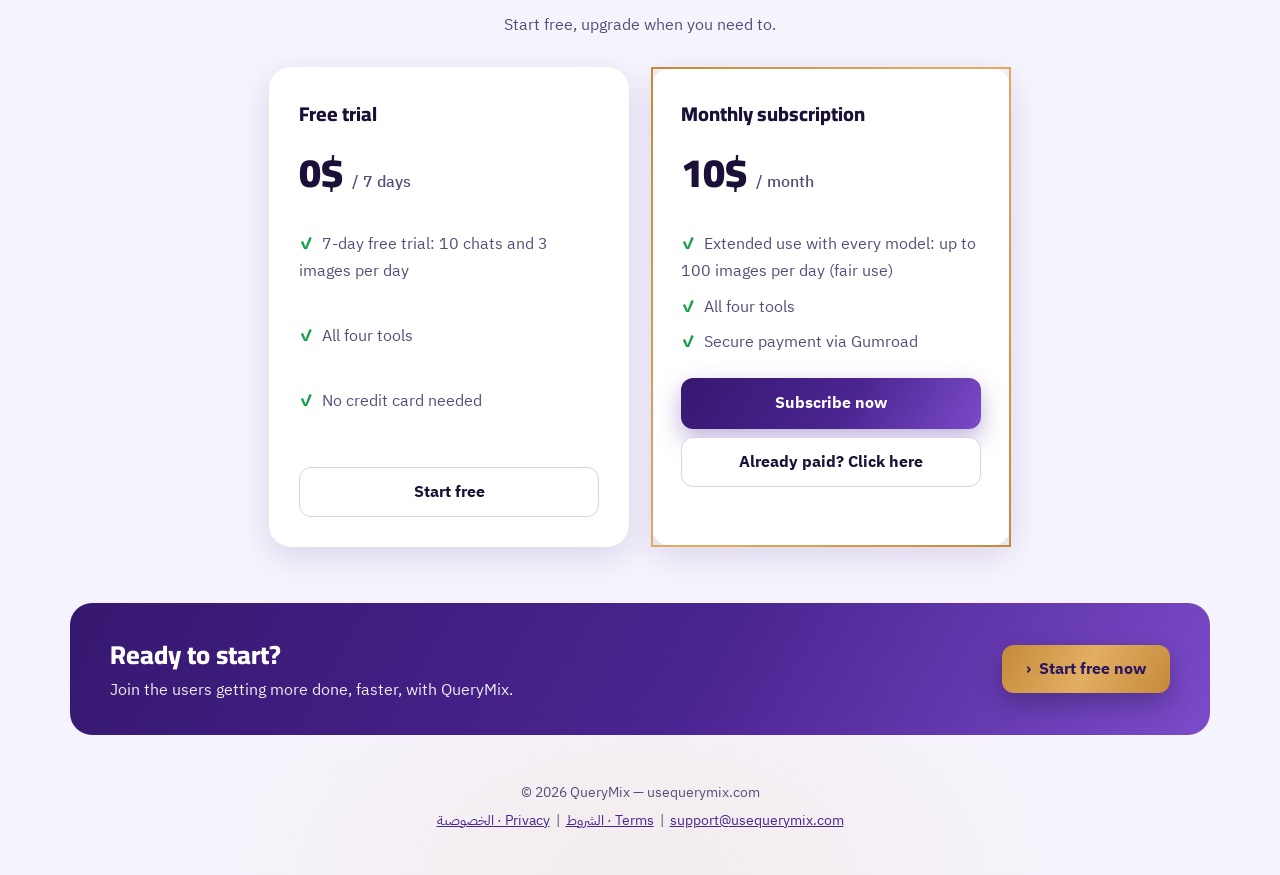
==== commit 7d6510d4: "Update script version and image aspect ratio Updated script version and adjusted image styles." ====
--- a/index.html
+++ b/index.html
@@ -48,7 +48,7 @@
 
 /* Navbar */
 .nav{position:sticky;top:12px;z-index:50;margin:12px auto 0;max-width:1180px;padding:0 20px}
-.nav-in{background:var(--card);border-radius:18px;box-shadow:var(--shadow);display:flex;align-items:center;justify-content:space-between;padding:14px 26px;gap:16px;position:relative;border-top:3px solid transparent;border-image:var(--gold-grad) 1}
+.nav-in{background:var(--card);border-radius:18px;box-shadow:var(--shadow);display:flex;align-items:center;justify-content:space-between;padding:14px 26px;min-height:72px;gap:16px;position:relative;border-top:3px solid transparent;border-image:var(--gold-grad) 1}
 .logo{font-family:var(--display);font-size:26px;font-weight:800;display:flex;gap:6px;align-items:baseline;direction:ltr}
 .logo b{background:var(--gold-grad);-webkit-background-clip:text;background-clip:text;color:transparent}
 .links{display:flex;gap:30px;font-weight:600}
@@ -148,7 +148,8 @@
 .res .body.muted{color:var(--muted)}
 .muted{color:var(--muted);font-size:14px}
 
-.res img{width:100%;height:auto;border-radius:12px;display:block}
+.res img{width:100%;height:auto;aspect-ratio:1/1;object-fit:cover;background:#f1eefb;border-radius:12px;display:block}
+#imgResults .res .ph{aspect-ratio:1/1;min-height:0}
 .res .body.bad{color:var(--err)}
 .res .ph{min-height:120px;display:grid;place-items:center;text-align:center}
 .img-out{margin-top:20px;display:grid;gap:12px;justify-items:center}
@@ -205,6 +206,7 @@
 footer{text-align:center;color:var(--muted);font-size:14px;padding:10px 0 40px;line-height:2}footer a{color:var(--violet);text-decoration:underline}
 
 /* Modal */
+.r-hint{color:var(--muted);font-size:14px;margin:6px 0 0}.ok-msg{color:var(--ok);font-size:14px;margin-top:10px;min-height:20px}#resetModal .btn{margin-top:14px;width:100%}#forgotLink{cursor:pointer}[hidden]{display:none!important}
 .modal{position:fixed;inset:0;background:rgba(26,16,56,.62);display:none;place-items:center;z-index:100;padding:20px}
 .modal.open{display:grid}
 .box{background:#fff;border-radius:22px;padding:28px;width:100%;max-width:400px;box-shadow:0 30px 80px rgba(0,0,0,.3);border-top:4px solid transparent;border-image:var(--gold-grad) 1}
@@ -516,6 +518,26 @@
     <div class="err" id="authError"></div>
     <button class="btn btn-p" id="authSubmitBtn"></button>
     <div class="switch"><span id="switchText"></span> <a id="switchLink"></a></div>
+    <div class="switch"><a id="forgotLink" data-i18n="forgotLink"></a></div>
+  </div>
+</div>
+
+<div class="modal" id="resetModal" role="dialog" aria-modal="true">
+  <div class="box">
+    <button class="close" id="rClose" aria-label="Close">✕</button>
+    <div id="forgotBox" hidden>
+      <h3 data-i18n="forgotTitle"></h3>
+      <p class="r-hint" data-i18n="forgotHint"></p>
+      <input type="email" id="rEmail" autocomplete="email" dir="ltr" data-i18n-ph="emailPlaceholder">
+      <button class="btn btn-p" id="rForgotBtn" data-i18n="forgotBtn"></button>
+    </div>
+    <div id="resetBox" hidden>
+      <h3 data-i18n="resetTitle"></h3>
+      <input type="password" id="rPassword" autocomplete="new-password" dir="ltr" data-i18n-ph="resetNewPw">
+      <button class="btn btn-p" id="rResetBtn" data-i18n="resetBtn"></button>
+    </div>
+    <div class="err" id="rMsg"></div>
+    <button class="btn btn-w" id="rGoLogin" data-i18n="resetGoLogin" hidden></button>
   </div>
 </div>
 
@@ -536,7 +558,7 @@
   </div>
 </div>
 
-<script src="app.js?v=4" defer></script>
+<script src="app.js?v=7" defer></script>
 <!-- Cloudflare Web Analytics --><script type='module' src='https://static.cloudflareinsights.com/beacon.min.js' data-cf-beacon='{"token": "458d2ed95f9a41f2aa0a43feeb40d1b5"}'></script><!-- End Cloudflare Web Analytics -->
 </body>
 </html>
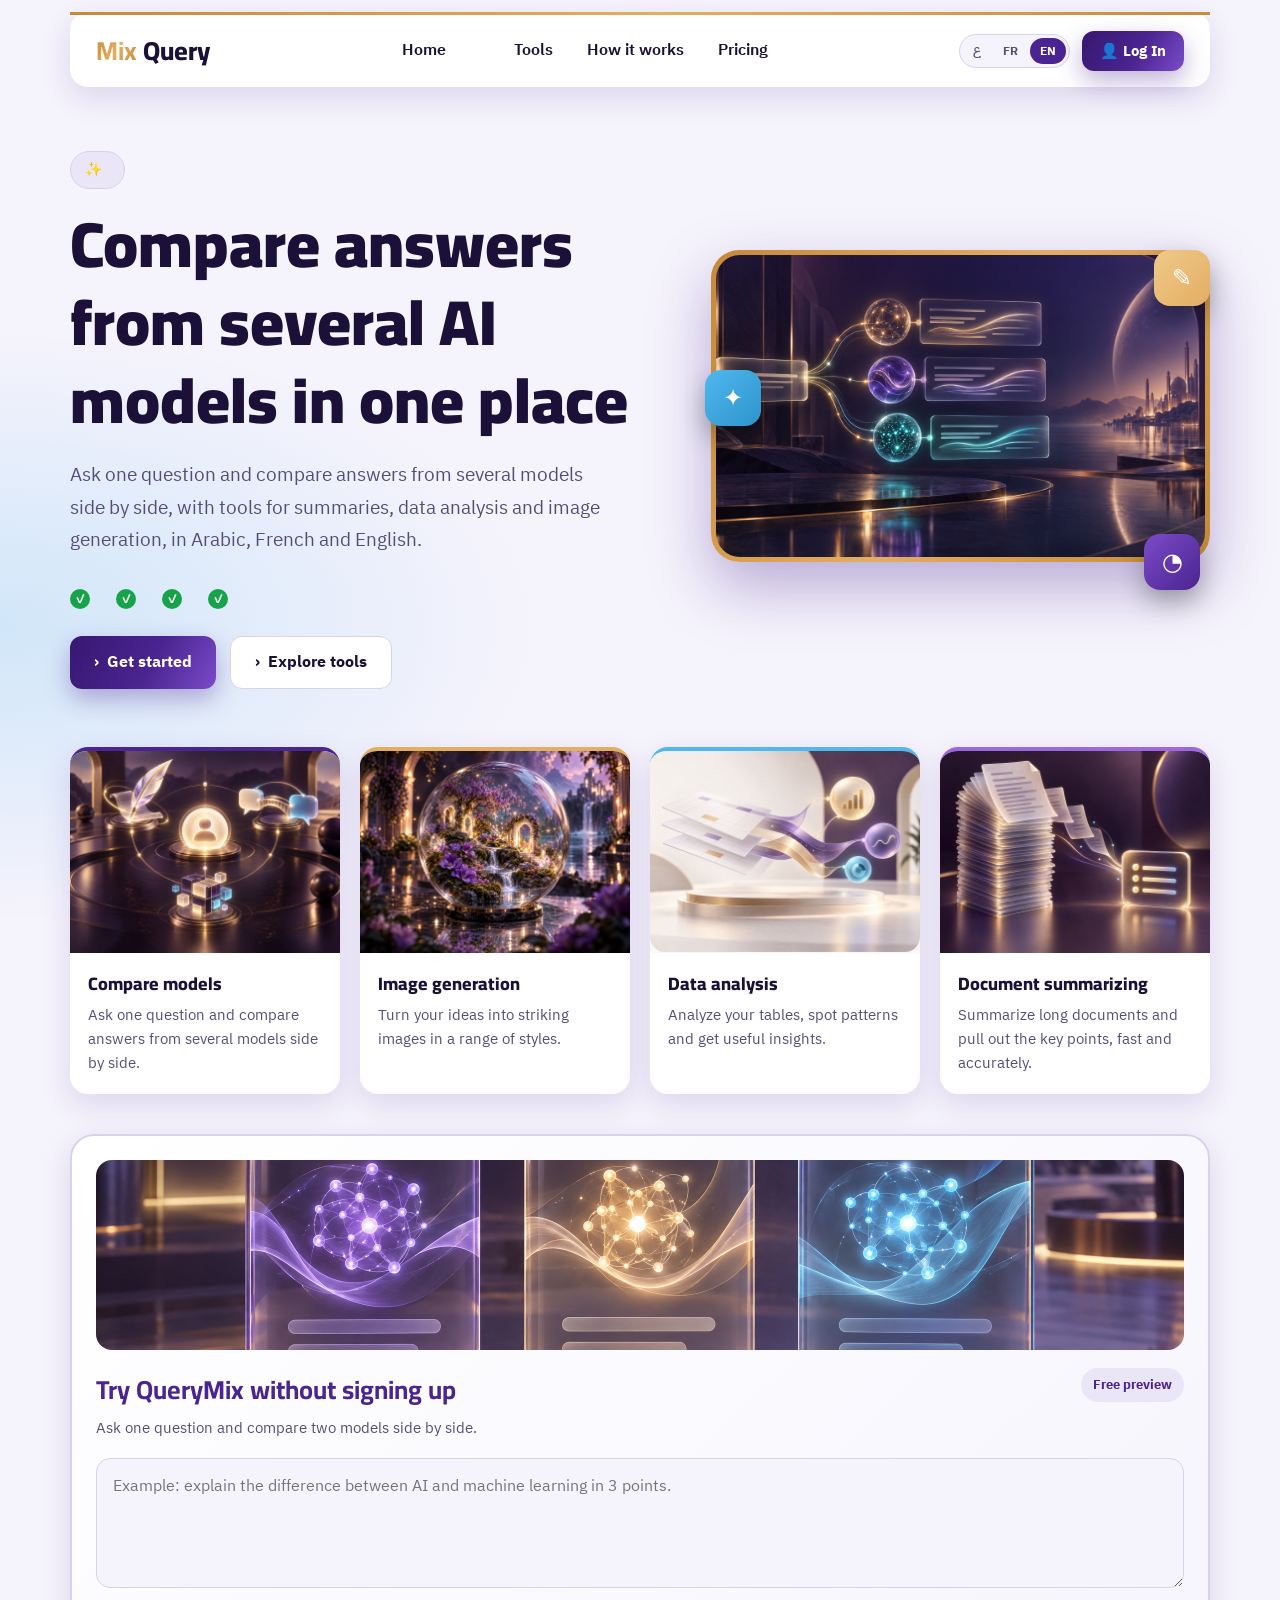
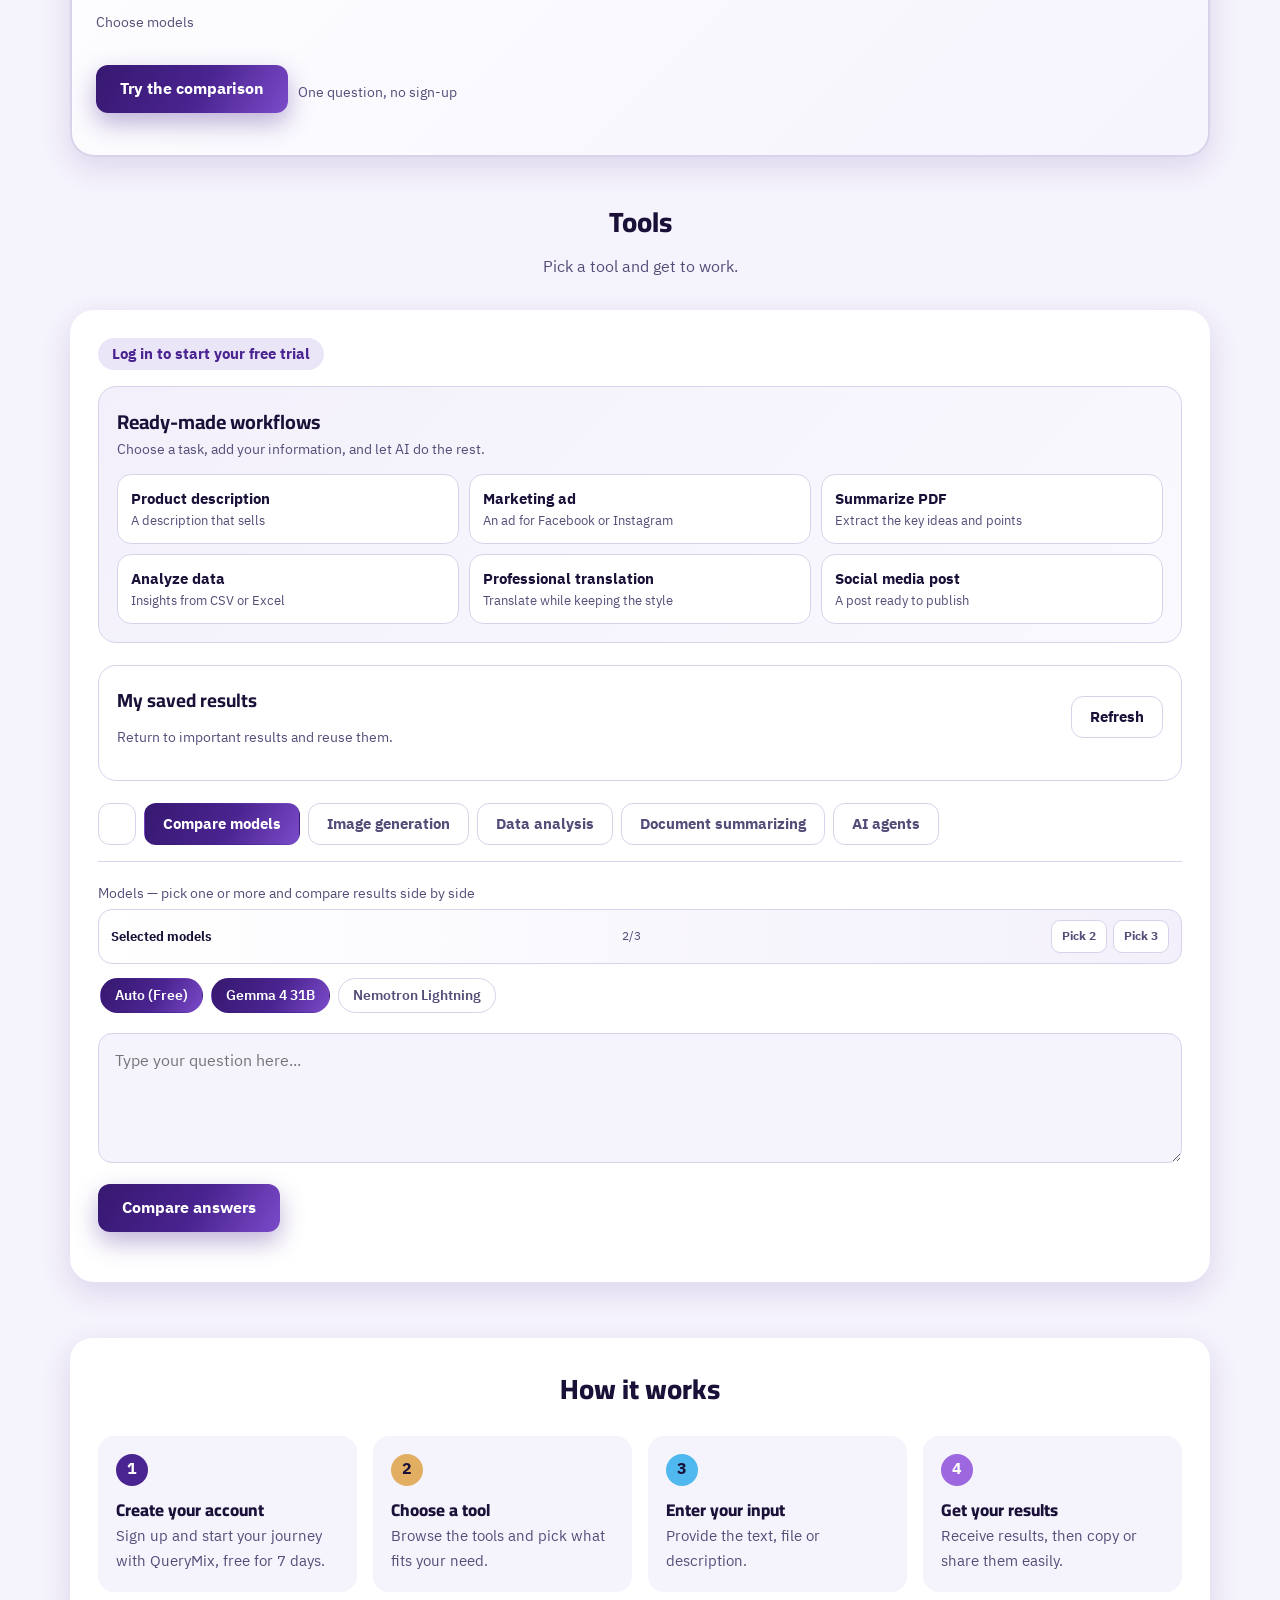
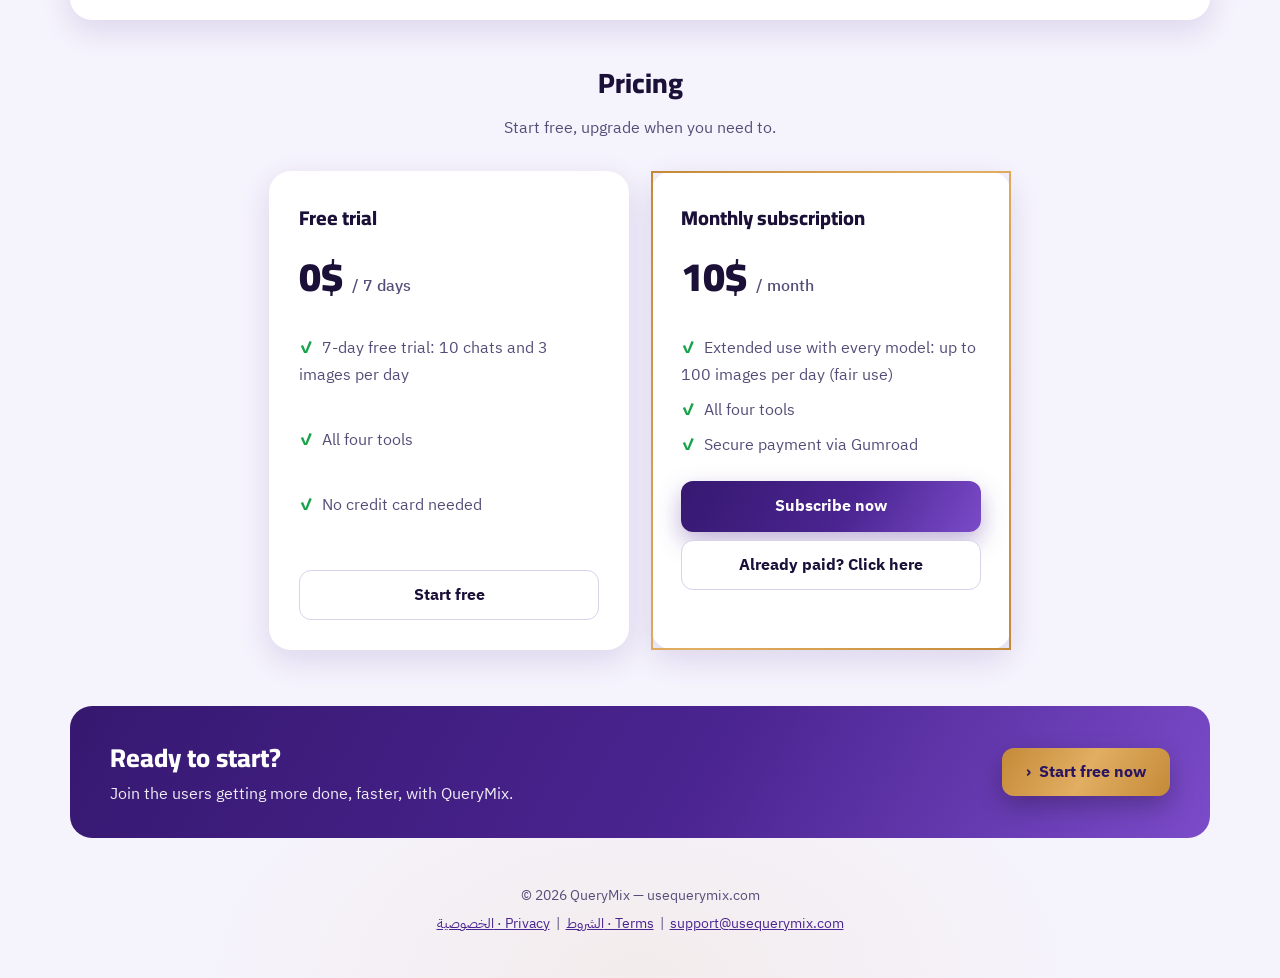
==== commit e9c70eea: "Update index.html" ====
--- a/index.html
+++ b/index.html
@@ -45,6 +45,42 @@
 :focus-visible{outline:3px solid var(--p1);outline-offset:2px}
 .hidden{display:none!important}
 .wrap{max-width:1180px;margin:0 auto;padding:0 20px}
+
+
+/* Product Listing Lab */
+.pl-badge{display:inline-flex;align-items:center;gap:8px;background:var(--soft);color:var(--violet);border:1px solid var(--line);border-radius:999px;padding:6px 14px;font-weight:700;font-size:14px;margin-bottom:16px;text-decoration:none}
+.pl-badge:hover{border-color:var(--violet)}
+.pl-checks{display:flex;flex-wrap:wrap;gap:8px 18px;margin:0 0 24px;padding:0;list-style:none;color:var(--ink);font-weight:600;font-size:15px}
+.pl-checks li::before{content:"✓";display:inline-grid;place-items:center;width:20px;height:20px;border-radius:50%;background:var(--ok);color:#fff;font-size:12px;margin-inline-end:8px}
+.pl-grid{display:grid;grid-template-columns:minmax(0,1.7fr) minmax(0,1fr);gap:22px;align-items:start}
+.pl-head{display:flex;align-items:center;gap:12px;margin-bottom:6px}
+.pl-head .pl-logo{width:44px;height:44px;border-radius:12px;background:var(--soft);display:grid;place-items:center;font-size:22px;flex:none}
+.pl-head h3{font-size:20px;color:var(--ink);line-height:1.3}
+.pl-head p{color:var(--muted);font-size:14px;margin:2px 0 0}
+.pl-form{display:grid;grid-template-columns:repeat(6,minmax(0,1fr));gap:14px;margin-top:14px}
+.pl-f{display:grid;gap:6px;align-content:start;font-weight:700;font-size:14px;color:var(--ink)}
+.pl-f.c3{grid-column:span 3}.pl-f.c2{grid-column:span 2}.pl-f.c6{grid-column:1/-1}
+.pl-f .req{color:var(--err)}
+.pl-f .opt-tag{color:var(--muted);font-weight:500}
+.pl-wrap{position:relative}
+.pl-wrap .pl-ico{position:absolute;inset-inline-start:12px;top:12px;font-size:16px;pointer-events:none;opacity:.8}
+.pl-wrap .inp,.pl-wrap .ta,.pl-wrap .sel{margin-top:0;width:100%;padding-inline-start:40px}
+.pl-wrap:has(.inp,.sel) .pl-ico{top:50%;transform:translateY(-50%)}
+.pl-wrap .ta{min-height:96px}
+.pl-wrap .ta.short{min-height:64px}
+.pl-note{display:flex;gap:8px;align-items:flex-start;color:var(--muted);font-size:13.5px;margin:0}
+.pl-note::before{content:"✓";flex:none;display:inline-grid;place-items:center;width:18px;height:18px;border-radius:50%;background:var(--ok);color:#fff;font-size:11px;margin-top:2px}
+.pl-aside{background:var(--bg);border:1.5px solid var(--line);border-radius:18px;padding:18px}
+.pl-aside h4{font-size:17px;color:var(--ink);margin-bottom:12px}
+.pl-why{display:grid;gap:12px;margin:0 0 14px;padding:0;list-style:none}
+.pl-why li{display:grid;grid-template-columns:38px 1fr;gap:10px;align-items:center}
+.pl-why .ic{width:38px;height:38px;border-radius:50%;background:#fff;border:1px solid var(--line);display:grid;place-items:center;font-size:18px}
+.pl-why b{display:block;font-size:14.5px;color:var(--ink)}
+.pl-why span.d{display:block;font-size:13px;color:var(--muted);line-height:1.5}
+.pl-perfect{font-weight:700;font-size:14px;color:var(--ink);margin:6px 0}
+.pl-perfect-list{margin:0;padding:0;list-style:none;display:grid;gap:4px;color:var(--muted);font-size:14px}
+.pl-perfect-list li::before{content:"✓";color:var(--ok);font-weight:800;margin-inline-end:8px}
+@media(max-width:900px){.pl-grid{grid-template-columns:1fr}.pl-f.c3,.pl-f.c2{grid-column:1/-1}}
 
 /* Navbar */
 .nav{position:sticky;top:12px;z-index:50;margin:12px auto 0;max-width:1180px;padding:0 20px}
@@ -251,6 +287,7 @@
     <a href="#home" class="logo"><b>Mix</b>Query</a>
     <nav class="links" id="links">
       <a href="#home" data-i18n="navHome"></a>
+      <a href="#tools" id="navProductLab" data-i18n="productLabTab"></a>
       <a href="#tools" data-i18n="navTools"></a>
       <a href="#how" data-i18n="navHow"></a>
       <a href="#pricing" data-i18n="navPricing"></a>
@@ -271,8 +308,12 @@
 
   <section class="hero">
     <div>
+      <a href="#tools" class="pl-badge" id="heroPlBadge">✨ <span data-i18n="plBadge"></span></a>
       <h1 data-i18n="heroTitle">قارن إجابات عدة نماذج ذكاء اصطناعي في مكان واحد</h1>
       <p data-i18n="heroText">اسأل سؤالاً واحداً واحصل على إجابات عدة نماذج جنباً إلى جنب، مع أدوات للتلخيص وتحليل البيانات وتوليد الصور، بالعربية والفرنسية والإنجليزية.</p>
+      <ul class="pl-checks">
+        <li data-i18n="plChk1"></li><li data-i18n="plChk2"></li><li data-i18n="plChk3"></li><li data-i18n="plChk4"></li>
+      </ul>
       <div class="hero-btns">
         <a href="#tools" class="btn btn-p"><span class="arrow"></span> <span data-i18n="heroCta1"></span></a>
         <a href="#toolcards" class="btn btn-w"><span class="arrow"></span> <span data-i18n="heroCta2"></span></a>
@@ -362,6 +403,7 @@
       </div>
 
       <div class="tabs" role="tablist">
+        <button class="tab" role="tab" data-tool="productLab" data-i18n="productLabTab"></button>
         <button class="tab" role="tab" data-tool="edit" data-i18n="tEditT"></button>
         <button class="tab" role="tab" data-tool="image" data-i18n="tImgT"></button>
         <button class="tab" role="tab" data-tool="data" data-i18n="tDataT"></button>
@@ -380,6 +422,79 @@
           </div>
         </div>
         <div class="chips" id="modelChips" role="group" aria-label="النماذج"></div>
+      </div>
+
+      <!-- Product Listing Lab -->
+      <div data-panel="productLab">
+        <div class="pl-grid">
+          <div>
+            <div class="pl-head">
+              <div class="pl-logo" aria-hidden="true">📦</div>
+              <div>
+                <h3 data-i18n="productLabTitle"></h3>
+                <p data-i18n="productLabSub"></p>
+              </div>
+            </div>
+            <div class="pl-form">
+              <div class="pl-f c3">
+                <label for="plName"><span data-i18n="plNameLabel"></span> <span class="req" aria-hidden="true">*</span></label>
+                <div class="pl-wrap"><span class="pl-ico" aria-hidden="true">🏷️</span>
+                  <input class="inp" id="plName" maxlength="180" data-i18n-ph="plNamePh"></div>
+              </div>
+              <div class="pl-f c3">
+                <label for="plFeatures"><span data-i18n="plFeaturesLabel"></span> <span class="req" aria-hidden="true">*</span></label>
+                <div class="pl-wrap"><span class="pl-ico" aria-hidden="true">📋</span>
+                  <textarea class="ta" id="plFeatures" maxlength="5000" data-i18n-ph="plFeaturesPh"></textarea></div>
+              </div>
+              <div class="pl-f c2">
+                <label for="plAudience" data-i18n="plAudienceLabel"></label>
+                <div class="pl-wrap"><span class="pl-ico" aria-hidden="true">👥</span>
+                  <input class="inp" id="plAudience" maxlength="300" data-i18n-ph="plAudiencePh"></div>
+              </div>
+              <div class="pl-f c2">
+                <label for="plLanguage" data-i18n="plLanguageLabel"></label>
+                <div class="pl-wrap"><span class="pl-ico" aria-hidden="true">🌐</span>
+                  <select class="sel" id="plLanguage">
+                    <option value="en">English</option>
+                    <option value="fr">Français</option>
+                    <option value="ar">العربية</option>
+                  </select></div>
+              </div>
+              <div class="pl-f c2">
+                <label for="plTask" data-i18n="plTaskLabel"></label>
+                <div class="pl-wrap"><span class="pl-ico" aria-hidden="true">📄</span>
+                  <select class="sel" id="plTask">
+                    <option value="description" data-i18n="plTaskDescription"></option>
+                    <option value="seo" data-i18n="plTaskSeo"></option>
+                    <option value="ad" data-i18n="plTaskAd"></option>
+                    <option value="all" data-i18n="plTaskAll"></option>
+                  </select></div>
+              </div>
+              <div class="pl-f c6">
+                <label for="plExtra" data-i18n="plExtraLabel"></label>
+                <div class="pl-wrap"><span class="pl-ico" aria-hidden="true">✏️</span>
+                  <textarea class="ta short" id="plExtra" maxlength="1000" data-i18n-ph="plExtraPh"></textarea></div>
+              </div>
+              <p class="pl-note c6" style="grid-column:1/-1" data-i18n="plSafetyNote"></p>
+              <button class="btn btn-p run" id="plRun" type="button" style="grid-column:1/-1" data-i18n="plRun"></button>
+              <p class="hint" style="grid-column:1/-1;margin:0" data-i18n="plCostNote"></p>
+            </div>
+          </div>
+          <aside class="pl-aside" aria-label="QueryMix">
+            <h4 data-i18n="plWhyTitle"></h4>
+            <ul class="pl-why">
+              <li><span class="ic" aria-hidden="true">⚡</span><span><b data-i18n="plWhy1T"></b><span class="d" data-i18n="plWhy1D"></span></span></li>
+              <li><span class="ic" aria-hidden="true">🎯</span><span><b data-i18n="plWhy2T"></b><span class="d" data-i18n="plWhy2D"></span></span></li>
+              <li><span class="ic" aria-hidden="true">🔖</span><span><b data-i18n="plWhy3T"></b><span class="d" data-i18n="plWhy3D"></span></span></li>
+              <li><span class="ic" aria-hidden="true">🌍</span><span><b data-i18n="plWhy4T"></b><span class="d" data-i18n="plWhy4D"></span></span></li>
+            </ul>
+            <div class="pl-perfect" data-i18n="plPerfect"></div>
+            <ul class="pl-perfect-list">
+              <li data-i18n="plPerf1"></li><li data-i18n="plPerf2"></li><li data-i18n="plPerf3"></li>
+            </ul>
+          </aside>
+        </div>
+        <div class="results compare-layout" id="plResults" aria-live="polite"></div>
       </div>
 
       <!-- تحرير النصوص -->
@@ -558,7 +673,7 @@
   </div>
 </div>
 
-<script src="app.js?v=7" defer></script>
+<script src="app.js?v=8" defer></script>
 <!-- Cloudflare Web Analytics --><script type='module' src='https://static.cloudflareinsights.com/beacon.min.js' data-cf-beacon='{"token": "458d2ed95f9a41f2aa0a43feeb40d1b5"}'></script><!-- End Cloudflare Web Analytics -->
 </body>
 </html>
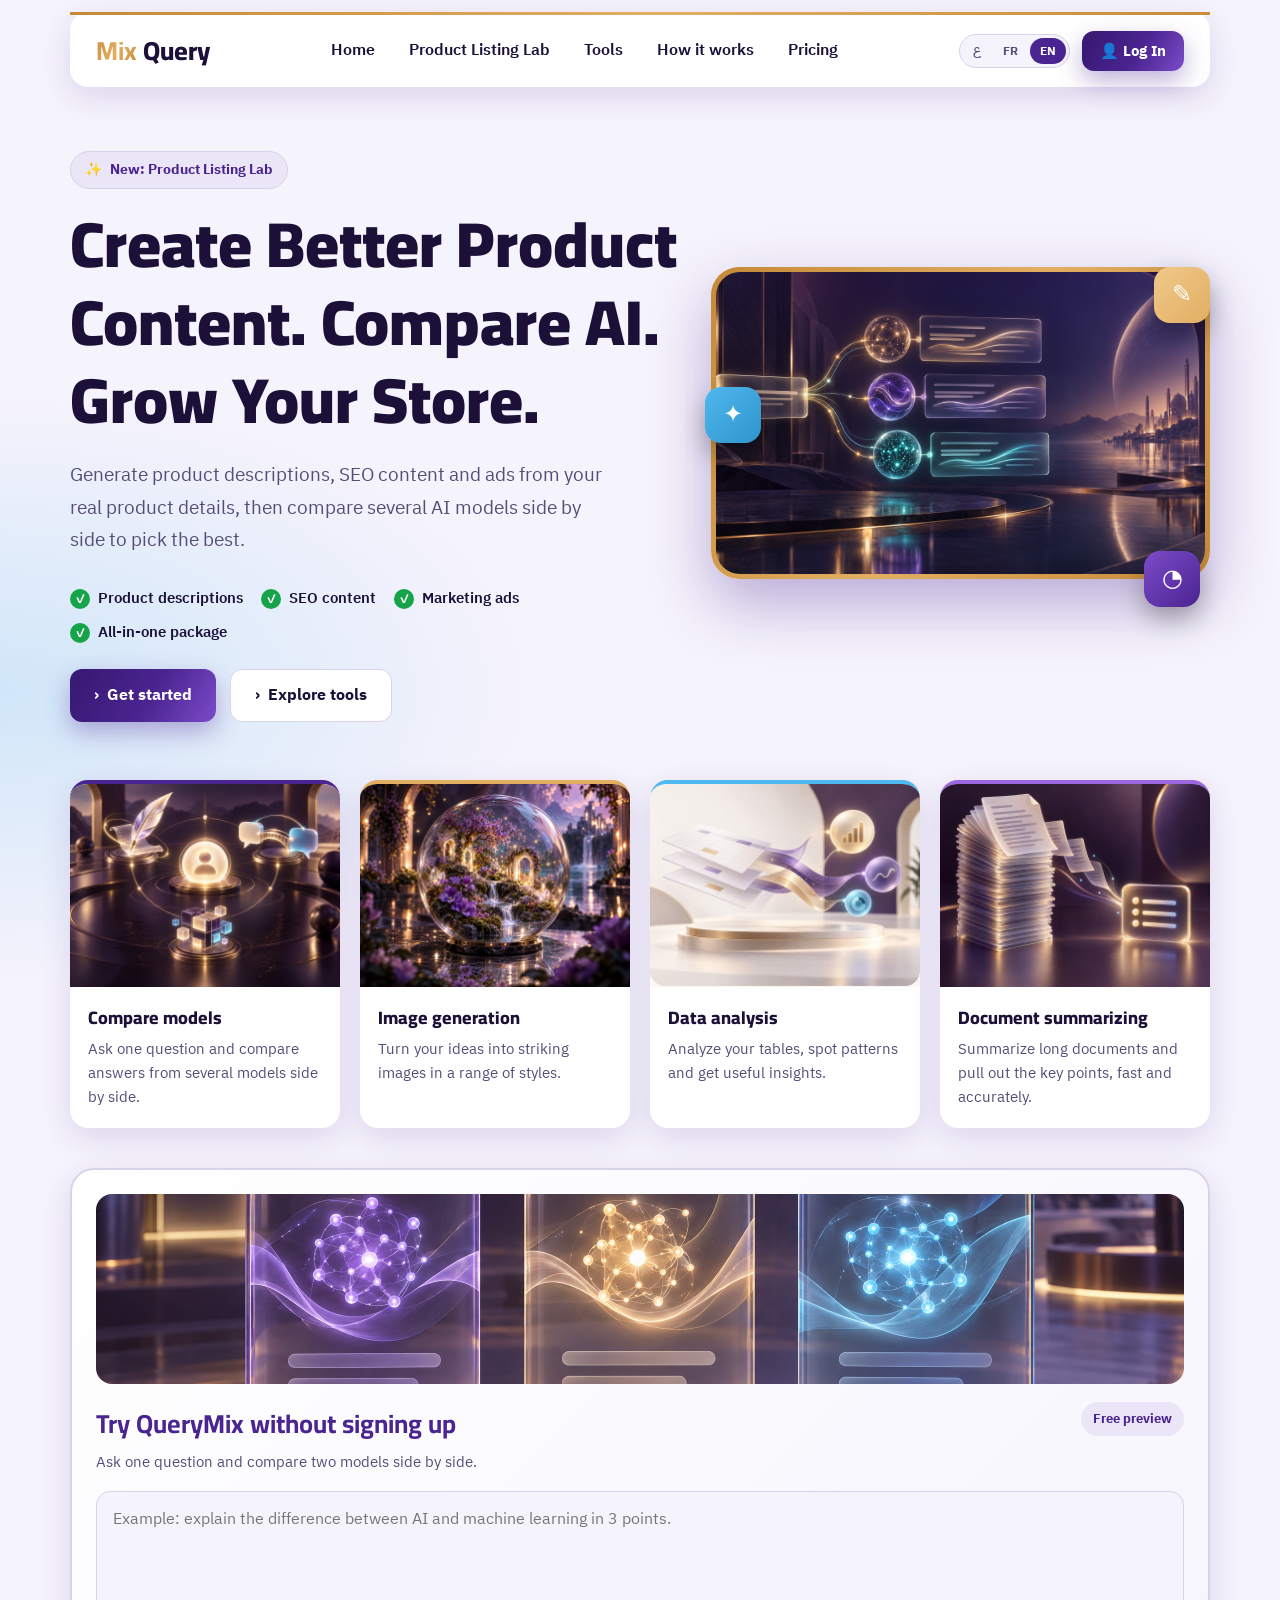
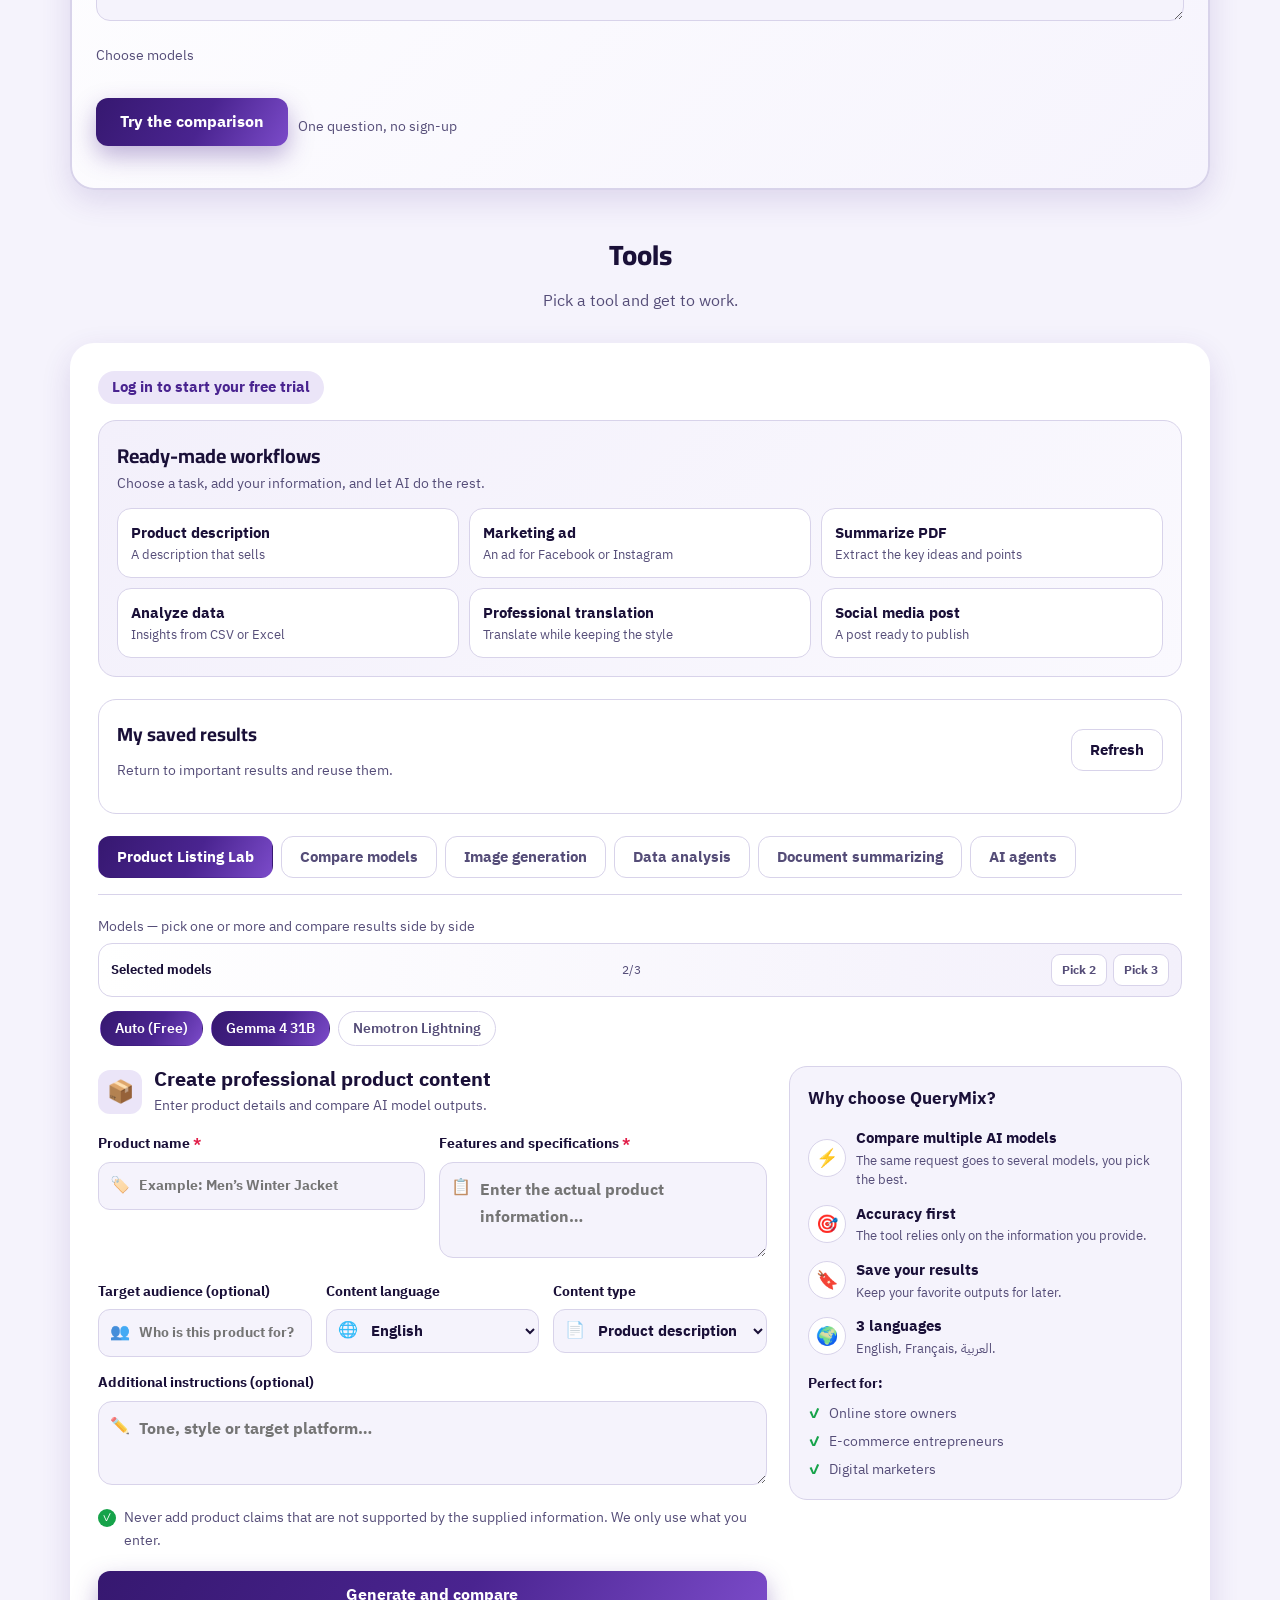
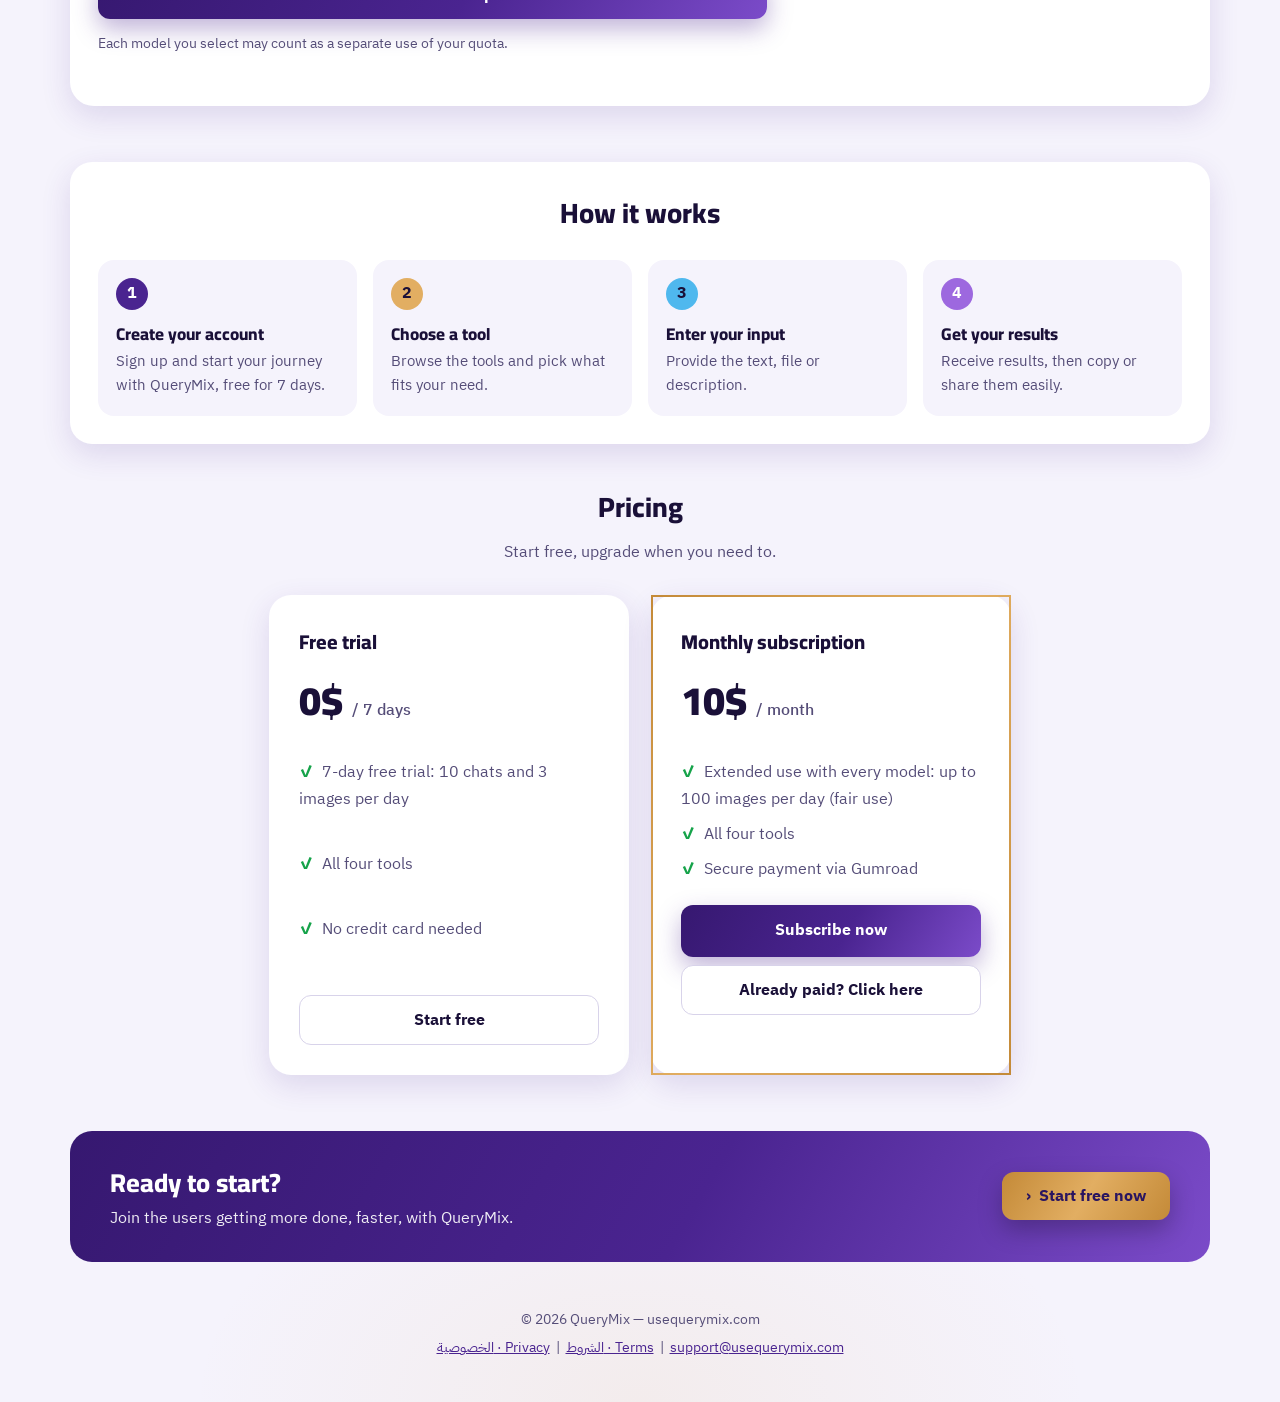
==== commit df81962e: "Revise hero text and enhance image generation UI Updated hero section text and added new image gener" ====
--- a/index.html
+++ b/index.html
@@ -81,6 +81,26 @@
 .pl-perfect-list{margin:0;padding:0;list-style:none;display:grid;gap:4px;color:var(--muted);font-size:14px}
 .pl-perfect-list li::before{content:"✓";color:var(--ok);font-weight:800;margin-inline-end:8px}
 @media(max-width:900px){.pl-grid{grid-template-columns:1fr}.pl-f.c3,.pl-f.c2{grid-column:1/-1}}
+
+
+/* Image Studio */
+.is-head h3{font-size:20px;color:var(--ink);line-height:1.3}
+.is-head p{color:var(--muted);font-size:14px;margin:2px 0 14px}
+.is-label{display:block;font-weight:700;font-size:14px;color:var(--ink);margin:14px 0 6px}
+.is-templates{display:grid;grid-template-columns:repeat(4,minmax(0,1fr));gap:10px}
+.is-tpl{display:flex;align-items:center;justify-content:center;gap:8px;border:1.5px solid var(--line);background:#fff;border-radius:12px;padding:12px 10px;font-weight:700;font-size:14px;color:var(--ink);text-align:center}
+.is-tpl .ic{font-size:18px}
+.is-tpl:hover{border-color:var(--violet)}
+.is-tpl[aria-pressed="true"]{background:var(--brand);color:#fff;border-color:transparent}
+.is-estimate{display:flex;flex-wrap:wrap;gap:8px 14px;align-items:center;background:var(--bg);border:1.5px solid var(--line);border-radius:12px;padding:10px 14px;margin:14px 0 10px;font-size:14px;color:var(--ink);font-weight:600}
+.is-estimate .warn{flex-basis:100%;color:var(--muted);font-weight:500;font-size:13px}
+.is-meta{display:flex;flex-wrap:wrap;gap:4px 12px;color:var(--muted);font-size:12.5px;margin:-3px 0 10px}
+.is-meta b{color:var(--ink);font-weight:700}
+.is-meta .note{flex-basis:100%;color:#9a5b00}
+#imgResults .res .body{max-height:none;overflow:visible}
+#imgResults .res img{aspect-ratio:auto;object-fit:contain;max-height:560px;margin-inline:auto}
+#imgResults .res .ph{aspect-ratio:var(--img-ar,1/1);min-height:0}
+@media(max-width:720px){.is-templates{grid-template-columns:repeat(2,minmax(0,1fr))}}
 
 /* Navbar */
 .nav{position:sticky;top:12px;z-index:50;margin:12px auto 0;max-width:1180px;padding:0 20px}
@@ -309,8 +329,8 @@
   <section class="hero">
     <div>
       <a href="#tools" class="pl-badge" id="heroPlBadge">✨ <span data-i18n="plBadge"></span></a>
-      <h1 data-i18n="heroTitle">قارن إجابات عدة نماذج ذكاء اصطناعي في مكان واحد</h1>
-      <p data-i18n="heroText">اسأل سؤالاً واحداً واحصل على إجابات عدة نماذج جنباً إلى جنب، مع أدوات للتلخيص وتحليل البيانات وتوليد الصور، بالعربية والفرنسية والإنجليزية.</p>
+      <h1 data-i18n="heroTitle">محتوى أفضل لمنتجاتك. قارن الذكاء الاصطناعي. طوّر متجرك.</h1>
+      <p data-i18n="heroText">اسأل سؤالاً واحداً واحصل على إجابات عدة نماذج جنباً إلى جنب، مع أدوات للتلخيص وتحليل البيانات وتوليد الصور.</p>
       <ul class="pl-checks">
         <li data-i18n="plChk1"></li><li data-i18n="plChk2"></li><li data-i18n="plChk3"></li><li data-i18n="plChk4"></li>
       </ul>
@@ -506,8 +526,18 @@
 
       <!-- توليد الصور -->
       <div data-panel="image" class="hidden">
-        <div class="models-label" data-i18n="imgModelsLabel"></div>
-        <div class="chips" id="imgModelChips" role="group" aria-label="نماذج توليد الصور"></div>
+        <div class="is-head">
+          <h3 data-i18n="isTitle"></h3>
+          <p data-i18n="isSub"></p>
+        </div>
+        <div class="models-label" data-i18n="isTemplates"></div>
+        <div class="is-templates" id="imgTemplates" role="group" data-i18n-aria="isTemplates">
+          <button type="button" class="is-tpl" data-tpl="product" aria-pressed="false"><span class="ic" aria-hidden="true">🛍️</span><span data-i18n="isTplProduct"></span></button>
+          <button type="button" class="is-tpl" data-tpl="ad" aria-pressed="false"><span class="ic" aria-hidden="true">📣</span><span data-i18n="isTplAd"></span></button>
+          <button type="button" class="is-tpl" data-tpl="realistic" aria-pressed="false"><span class="ic" aria-hidden="true">📷</span><span data-i18n="isTplReal"></span></button>
+          <button type="button" class="is-tpl" data-tpl="creative" aria-pressed="false"><span class="ic" aria-hidden="true">🎨</span><span data-i18n="isTplCreative"></span></button>
+        </div>
+        <label class="is-label" for="imgPrompt" data-i18n="isPromptLabel"></label>
         <textarea class="ta" id="imgPrompt" data-i18n-ph="imgPh" maxlength="500" style="min-height:100px"></textarea>
         <div class="opts">
           <label class="opt"><span data-i18n="imgStyle"></span>
@@ -520,7 +550,17 @@
               <option value="water" data-i18n="stWater"></option>
             </select>
           </label>
-        </div>
+          <label class="opt"><span data-i18n="isRatio"></span>
+            <select class="sel" id="imgRatioSel">
+              <option value="square" data-i18n="isRatioSquare"></option>
+              <option value="portrait" data-i18n="isRatioPortrait"></option>
+              <option value="landscape" data-i18n="isRatioLandscape"></option>
+            </select>
+          </label>
+        </div>
+        <div class="models-label" data-i18n="imgModelsLabel"></div>
+        <div class="chips" id="imgModelChips" role="group" aria-label="نماذج توليد الصور"></div>
+        <div class="is-estimate" id="imgEstimate" aria-live="polite"></div>
         <div class="status" style="margin-bottom:0">
           <span class="pill" id="imgUsagePill"></span>
         </div>
@@ -673,7 +713,7 @@
   </div>
 </div>
 
-<script src="app.js?v=8" defer></script>
+<script src="app.js?v=10" defer></script>
 <!-- Cloudflare Web Analytics --><script type='module' src='https://static.cloudflareinsights.com/beacon.min.js' data-cf-beacon='{"token": "458d2ed95f9a41f2aa0a43feeb40d1b5"}'></script><!-- End Cloudflare Web Analytics -->
 </body>
 </html>
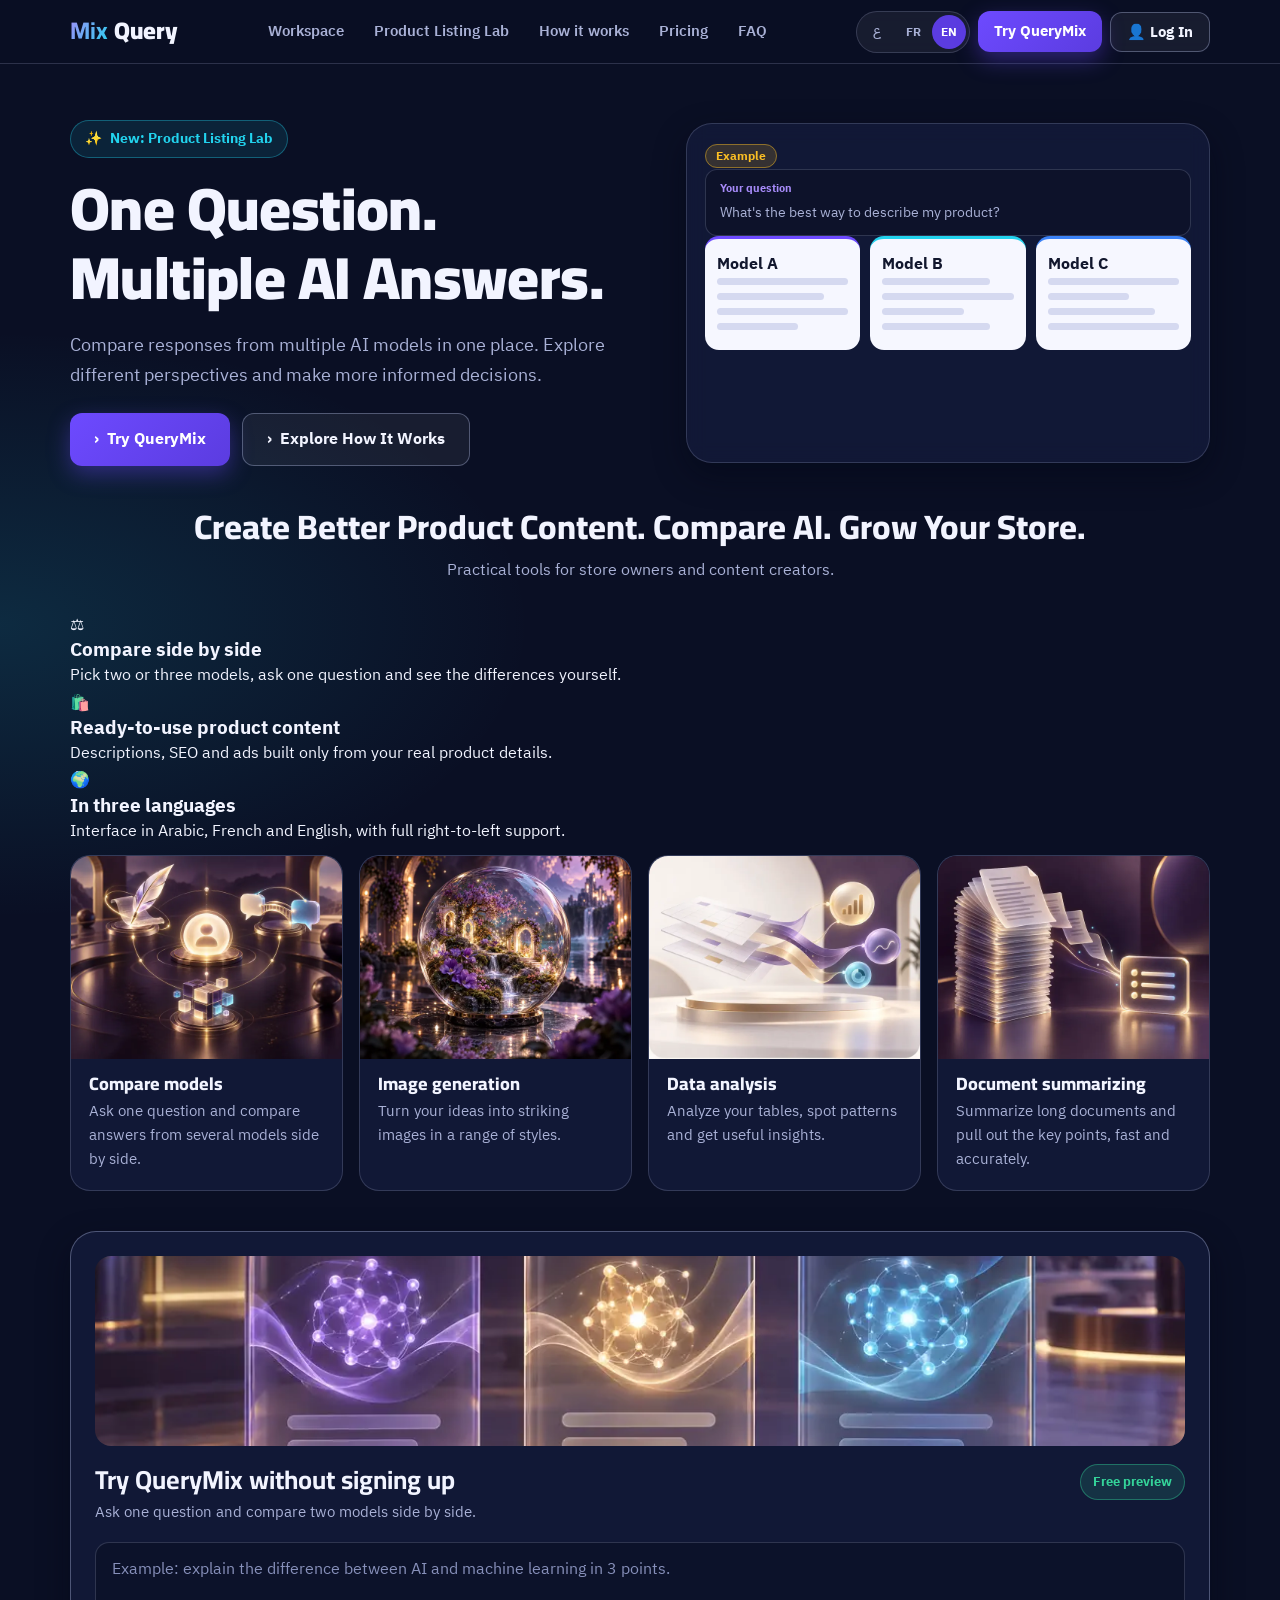
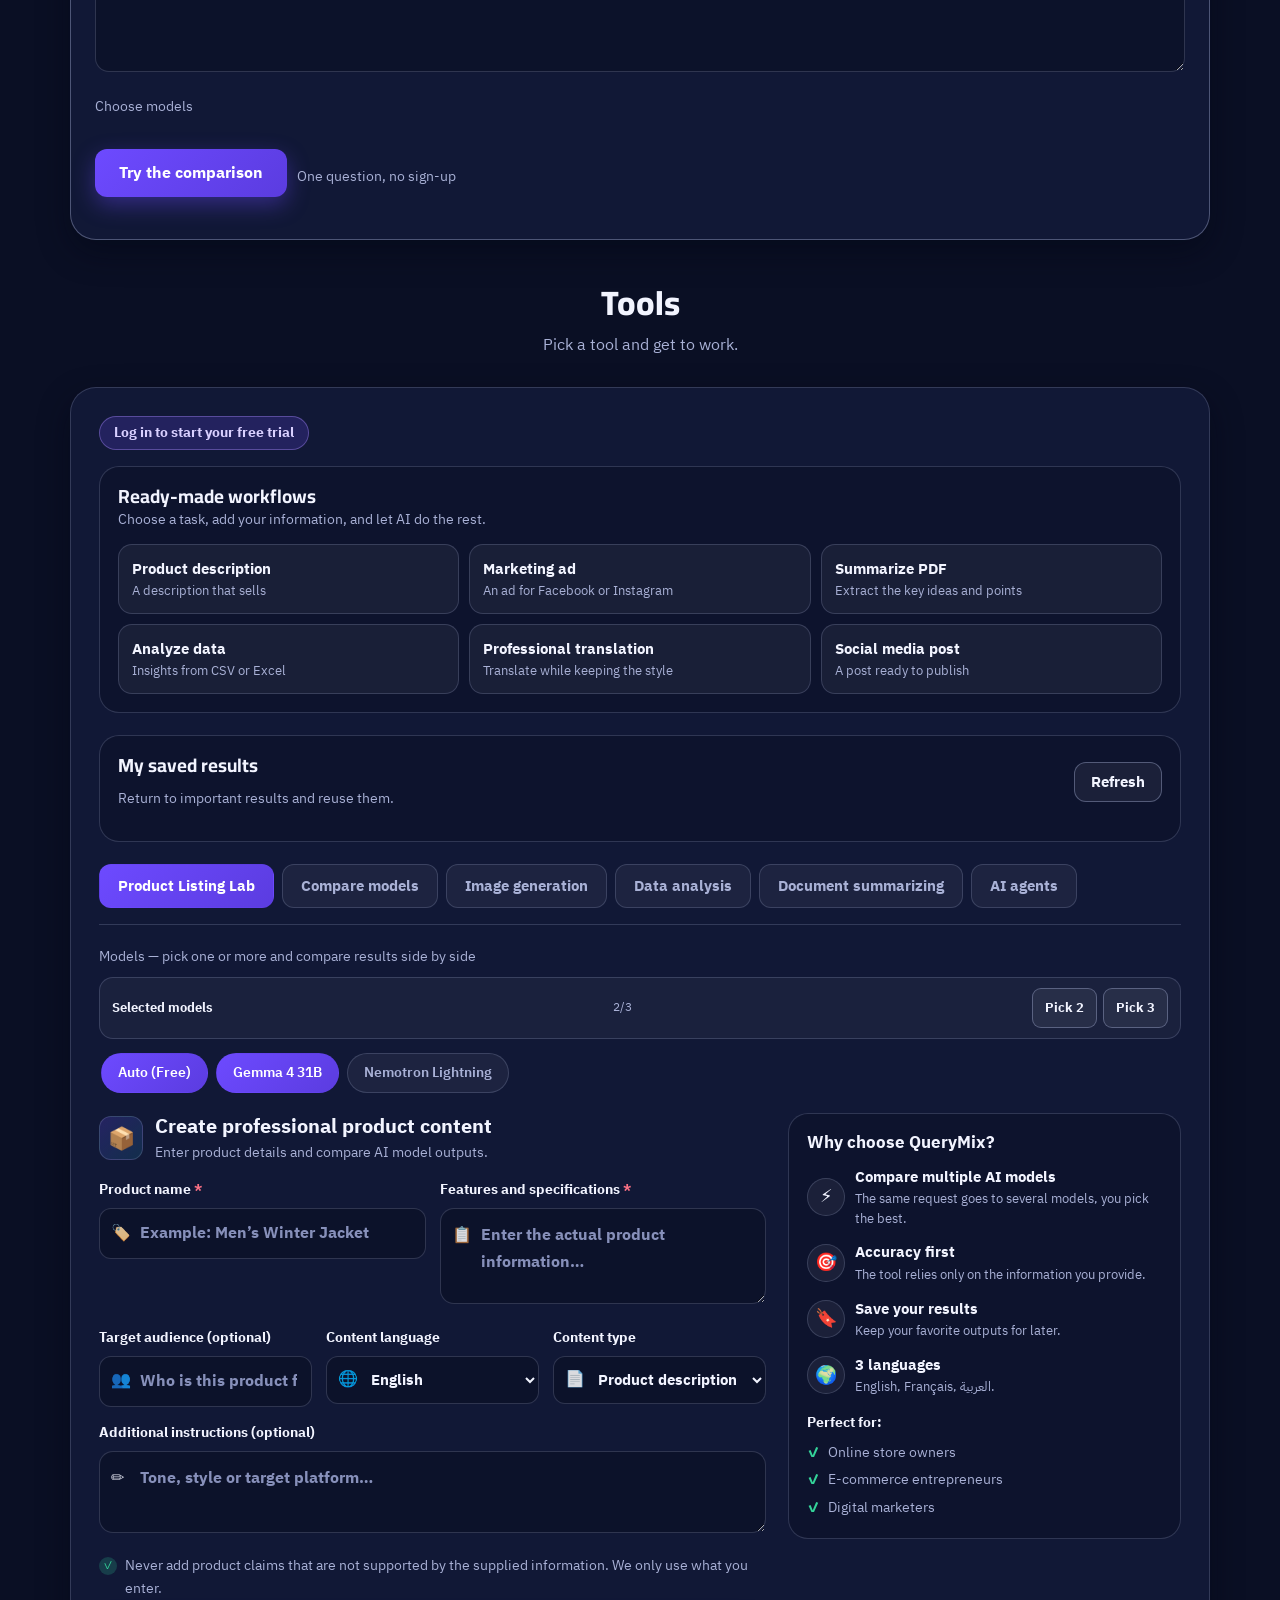
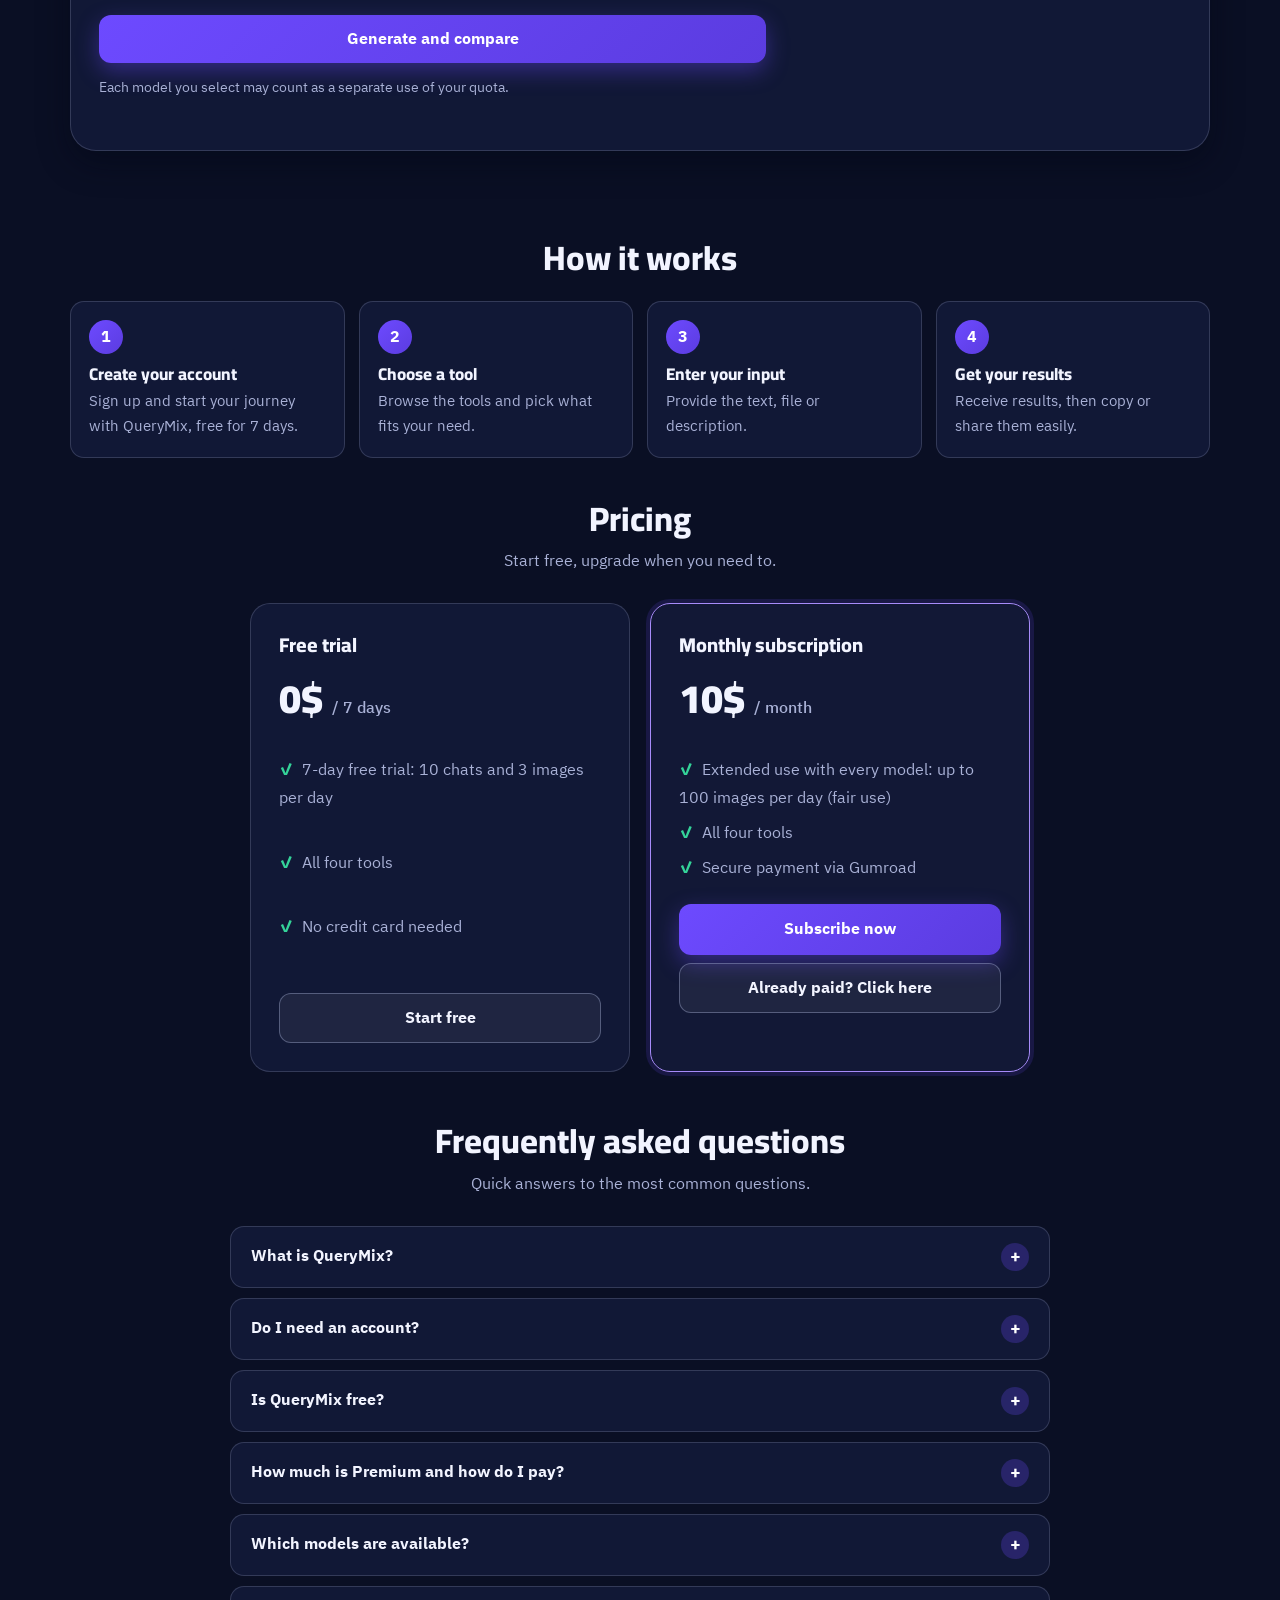
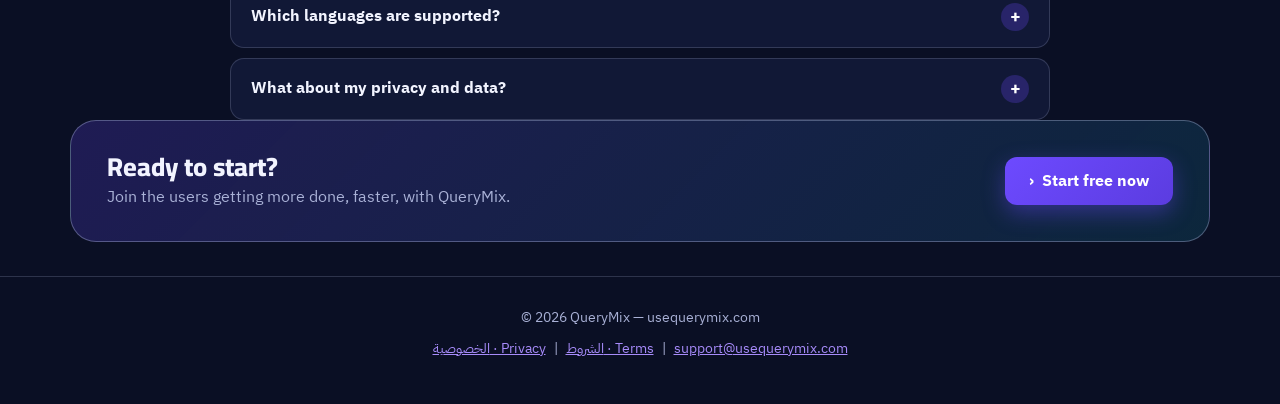
==== commit 1896f146: "Add files via upload" ====
--- a/index.html
+++ b/index.html
@@ -5,312 +5,48 @@
 <meta name="viewport" content="width=device-width, initial-scale=1">
 <meta name="google-site-verification" content="hT2FDh9OExjZR-fDaO2KDz0Flq1Nl5_4GmiH-NgwvW0" />
 <title id="pageTitle">QueryMix — قارن إجابات نماذج الذكاء الاصطناعي</title>
-<meta name="description" content="QueryMix منصة أدوات ذكاء اصطناعي: تحرير النصوص، توليد الصور، تحليل البيانات وتلخيص المستندات، بالعربية والفرنسية والإنجليزية.">
+<meta name="description" id="metaDesc" content="قارن إجابات عدة نماذج ذكاء اصطناعي في مكان واحد، واستكشف وجهات نظر مختلفة لاتخاذ قرارات أفضل.">
 <link rel="canonical" href="https://usequerymix.com/">
 <meta property="og:type" content="website">
 <meta property="og:url" content="https://usequerymix.com/">
-<meta property="og:title" content="QueryMix — أدوات ذكاء اصطناعي">
-<meta property="og:description" content="تحرير النصوص، توليد الصور، تحليل البيانات وتلخيص المستندات، بأدوات ذكاء اصطناعي في مكان واحد.">
-<meta property="og:image" content="https://usequerymix.com/images/qm-hero.webp.png">
+<meta property="og:title" id="ogTitle" content="QueryMix — سؤال واحد. إجابات متعددة من الذكاء الاصطناعي">
+<meta property="og:description" id="ogDesc" content="قارن إجابات عدة نماذج ذكاء اصطناعي في مكان واحد، واستكشف وجهات نظر مختلفة لاتخاذ قرارات أفضل.">
+<meta property="og:image" content="https://usequerymix.com/images/og-image.jpg">
+<meta property="og:image:width" content="1200">
+<meta property="og:image:height" content="630">
 <meta property="og:locale" content="ar_AR">
 <meta name="twitter:card" content="summary_large_image">
-<meta name="twitter:title" content="QueryMix — أدوات ذكاء اصطناعي">
-<meta name="twitter:description" content="تحرير النصوص، توليد الصور، تحليل البيانات وتلخيص المستندات، بأدوات ذكاء اصطناعي في مكان واحد.">
-<meta name="twitter:image" content="https://usequerymix.com/images/qm-hero.webp.png">
-<meta name="theme-color" content="#4A2490">
+<meta name="twitter:title" id="twTitle" content="QueryMix — سؤال واحد. إجابات متعددة من الذكاء الاصطناعي">
+<meta name="twitter:description" id="twDesc" content="قارن إجابات عدة نماذج ذكاء اصطناعي في مكان واحد، واستكشف وجهات نظر مختلفة لاتخاذ قرارات أفضل.">
+<meta name="twitter:image" content="https://usequerymix.com/images/og-image.jpg">
+<meta name="theme-color" content="#0A0F24">
+<script type="application/ld+json">
+{"@context":"https://schema.org","@type":"WebApplication","name":"QueryMix","url":"https://usequerymix.com/","applicationCategory":"BusinessApplication","operatingSystem":"Web","inLanguage":["ar","fr","en"],"description":"Compare responses from multiple AI models in one place, with tools for product content, text editing, image generation, data analysis and summarization.","offers":[{"@type":"Offer","name":"Free trial","price":"0","priceCurrency":"USD"},{"@type":"Offer","name":"Premium","price":"10","priceCurrency":"USD"}]}
+</script>
 <link rel="preconnect" href="https://fonts.googleapis.com">
 <link rel="preconnect" href="https://fonts.gstatic.com" crossorigin>
 <link href="https://fonts.googleapis.com/css2?family=IBM+Plex+Sans+Arabic:wght@400;500;600;700&family=Cairo:wght@700;800;900&display=swap" rel="stylesheet">
-<style>
-:root{
-  --bg:#f5f3fc; --card:#ffffff; --ink:#1a1038; --muted:#554d78; --line:#d8d3ea;
-  --p1:#E2AE62; --p2:#4A2490; --blue:#4FB8EE; --soft:#ebe5f8; --ok:#16a34a; --err:#e11d48;
-  --violet:#4A2490; --magenta:#E2AE62; --cyan:#4FB8EE; --amber:#9D68DF;
-  --silver:#4FB8EE; --gold:#E2AE62;
-  --brand:linear-gradient(120deg,#361870 0%,#4A2490 55%,#7B4BC9 100%);
-  --gold-grad:linear-gradient(120deg,#C48A38 0%,#E2AE62 50%,#C48A38 100%);
-  --shadow:0 10px 30px rgba(74,36,144,.14);
-  --display:"Cairo","IBM Plex Sans Arabic",Tahoma,sans-serif;
-}
-*{box-sizing:border-box;margin:0;padding:0}
-html{scroll-behavior:smooth;scroll-padding-top:90px}
-body{font-family:"IBM Plex Sans Arabic",Tahoma,Arial,sans-serif;background:var(--bg);color:var(--ink);line-height:1.7;
-  background-image:radial-gradient(900px 440px at 90% -8%,rgba(74,36,144,.14) 0,transparent 70%),
-                    radial-gradient(760px 420px at 0% 15%,rgba(79,184,238,.22) 0,transparent 70%),
-                    radial-gradient(640px 380px at 50% 100%,rgba(226,174,98,.10) 0,transparent 70%);
-  background-repeat:no-repeat}
-a{color:inherit;text-decoration:none}
-button{font-family:inherit;cursor:pointer}
-button:disabled{opacity:.55;cursor:default}
-:focus-visible{outline:3px solid var(--p1);outline-offset:2px}
-.hidden{display:none!important}
-.wrap{max-width:1180px;margin:0 auto;padding:0 20px}
-
-
-/* Product Listing Lab */
-.pl-badge{display:inline-flex;align-items:center;gap:8px;background:var(--soft);color:var(--violet);border:1px solid var(--line);border-radius:999px;padding:6px 14px;font-weight:700;font-size:14px;margin-bottom:16px;text-decoration:none}
-.pl-badge:hover{border-color:var(--violet)}
-.pl-checks{display:flex;flex-wrap:wrap;gap:8px 18px;margin:0 0 24px;padding:0;list-style:none;color:var(--ink);font-weight:600;font-size:15px}
-.pl-checks li::before{content:"✓";display:inline-grid;place-items:center;width:20px;height:20px;border-radius:50%;background:var(--ok);color:#fff;font-size:12px;margin-inline-end:8px}
-.pl-grid{display:grid;grid-template-columns:minmax(0,1.7fr) minmax(0,1fr);gap:22px;align-items:start}
-.pl-head{display:flex;align-items:center;gap:12px;margin-bottom:6px}
-.pl-head .pl-logo{width:44px;height:44px;border-radius:12px;background:var(--soft);display:grid;place-items:center;font-size:22px;flex:none}
-.pl-head h3{font-size:20px;color:var(--ink);line-height:1.3}
-.pl-head p{color:var(--muted);font-size:14px;margin:2px 0 0}
-.pl-form{display:grid;grid-template-columns:repeat(6,minmax(0,1fr));gap:14px;margin-top:14px}
-.pl-f{display:grid;gap:6px;align-content:start;font-weight:700;font-size:14px;color:var(--ink)}
-.pl-f.c3{grid-column:span 3}.pl-f.c2{grid-column:span 2}.pl-f.c6{grid-column:1/-1}
-.pl-f .req{color:var(--err)}
-.pl-f .opt-tag{color:var(--muted);font-weight:500}
-.pl-wrap{position:relative}
-.pl-wrap .pl-ico{position:absolute;inset-inline-start:12px;top:12px;font-size:16px;pointer-events:none;opacity:.8}
-.pl-wrap .inp,.pl-wrap .ta,.pl-wrap .sel{margin-top:0;width:100%;padding-inline-start:40px}
-.pl-wrap:has(.inp,.sel) .pl-ico{top:50%;transform:translateY(-50%)}
-.pl-wrap .ta{min-height:96px}
-.pl-wrap .ta.short{min-height:64px}
-.pl-note{display:flex;gap:8px;align-items:flex-start;color:var(--muted);font-size:13.5px;margin:0}
-.pl-note::before{content:"✓";flex:none;display:inline-grid;place-items:center;width:18px;height:18px;border-radius:50%;background:var(--ok);color:#fff;font-size:11px;margin-top:2px}
-.pl-aside{background:var(--bg);border:1.5px solid var(--line);border-radius:18px;padding:18px}
-.pl-aside h4{font-size:17px;color:var(--ink);margin-bottom:12px}
-.pl-why{display:grid;gap:12px;margin:0 0 14px;padding:0;list-style:none}
-.pl-why li{display:grid;grid-template-columns:38px 1fr;gap:10px;align-items:center}
-.pl-why .ic{width:38px;height:38px;border-radius:50%;background:#fff;border:1px solid var(--line);display:grid;place-items:center;font-size:18px}
-.pl-why b{display:block;font-size:14.5px;color:var(--ink)}
-.pl-why span.d{display:block;font-size:13px;color:var(--muted);line-height:1.5}
-.pl-perfect{font-weight:700;font-size:14px;color:var(--ink);margin:6px 0}
-.pl-perfect-list{margin:0;padding:0;list-style:none;display:grid;gap:4px;color:var(--muted);font-size:14px}
-.pl-perfect-list li::before{content:"✓";color:var(--ok);font-weight:800;margin-inline-end:8px}
-@media(max-width:900px){.pl-grid{grid-template-columns:1fr}.pl-f.c3,.pl-f.c2{grid-column:1/-1}}
-
-
-/* Image Studio */
-.is-head h3{font-size:20px;color:var(--ink);line-height:1.3}
-.is-head p{color:var(--muted);font-size:14px;margin:2px 0 14px}
-.is-label{display:block;font-weight:700;font-size:14px;color:var(--ink);margin:14px 0 6px}
-.is-templates{display:grid;grid-template-columns:repeat(4,minmax(0,1fr));gap:10px}
-.is-tpl{display:flex;align-items:center;justify-content:center;gap:8px;border:1.5px solid var(--line);background:#fff;border-radius:12px;padding:12px 10px;font-weight:700;font-size:14px;color:var(--ink);text-align:center}
-.is-tpl .ic{font-size:18px}
-.is-tpl:hover{border-color:var(--violet)}
-.is-tpl[aria-pressed="true"]{background:var(--brand);color:#fff;border-color:transparent}
-.is-estimate{display:flex;flex-wrap:wrap;gap:8px 14px;align-items:center;background:var(--bg);border:1.5px solid var(--line);border-radius:12px;padding:10px 14px;margin:14px 0 10px;font-size:14px;color:var(--ink);font-weight:600}
-.is-estimate .warn{flex-basis:100%;color:var(--muted);font-weight:500;font-size:13px}
-.is-meta{display:flex;flex-wrap:wrap;gap:4px 12px;color:var(--muted);font-size:12.5px;margin:-3px 0 10px}
-.is-meta b{color:var(--ink);font-weight:700}
-.is-meta .note{flex-basis:100%;color:#9a5b00}
-#imgResults .res .body{max-height:none;overflow:visible}
-#imgResults .res img{aspect-ratio:auto;object-fit:contain;max-height:560px;margin-inline:auto}
-#imgResults .res .ph{aspect-ratio:var(--img-ar,1/1);min-height:0}
-@media(max-width:720px){.is-templates{grid-template-columns:repeat(2,minmax(0,1fr))}}
-
-/* Navbar */
-.nav{position:sticky;top:12px;z-index:50;margin:12px auto 0;max-width:1180px;padding:0 20px}
-.nav-in{background:var(--card);border-radius:18px;box-shadow:var(--shadow);display:flex;align-items:center;justify-content:space-between;padding:14px 26px;min-height:72px;gap:16px;position:relative;border-top:3px solid transparent;border-image:var(--gold-grad) 1}
-.logo{font-family:var(--display);font-size:26px;font-weight:800;display:flex;gap:6px;align-items:baseline;direction:ltr}
-.logo b{background:var(--gold-grad);-webkit-background-clip:text;background-clip:text;color:transparent}
-.links{display:flex;gap:30px;font-weight:600}
-.links a{padding:6px 2px;border-bottom:2px solid transparent}
-.links a:hover{color:var(--magenta);border-color:var(--magenta)}
-.nav-end{display:flex;align-items:center;gap:12px}
-.lang{display:flex;gap:2px;background:var(--bg);border:1px solid var(--line);border-radius:999px;padding:3px}
-.lang button{border:0;background:transparent;color:var(--muted);font-weight:700;font-size:12px;padding:4px 10px;border-radius:999px}
-.lang button.active{background:var(--violet);color:#fff}
-.btn{border:0;border-radius:12px;padding:12px 24px;font-weight:700;font-size:16px;display:inline-flex;align-items:center;justify-content:center;gap:8px;transition:transform .15s,box-shadow .15s}
-.btn-p{background:var(--brand);color:#fff;box-shadow:0 10px 24px rgba(74,36,144,.35)}
-.btn-p:hover:not(:disabled){transform:translateY(-2px)}
-.btn-w{background:#fff;color:var(--ink);border:1.5px solid var(--line)}
-.btn-w:hover{border-color:var(--violet)}
-.btn-sm{padding:9px 18px;font-size:15px}
-.arrow::before{content:"‹"}
-html[dir="ltr"] .arrow::before{content:"›"}
-.menu-btn{display:none;background:none;border:0;font-size:26px;color:var(--ink)}
-
-/* Hero */
-.hero{display:grid;grid-template-columns:1.1fr .9fr;gap:30px;align-items:center;padding:64px 0 34px}
-.hero h1{font-family:var(--display);font-size:clamp(36px,5.4vw,64px);line-height:1.22;font-weight:900}
-.hero p{color:var(--muted);font-size:19px;margin:20px 0 30px;max-width:540px}
-.hero-btns{display:flex;gap:14px;flex-wrap:wrap}
-.visual{position:relative;min-height:340px}
-.hero-media{position:relative;border-radius:28px;overflow:hidden;box-shadow:0 25px 60px rgba(74,36,144,.35);aspect-ratio:16/10;padding:5px;background:var(--gold-grad)}
-.hero-media img{width:100%;height:100%;object-fit:cover;display:block;border-radius:24px}
-.hero-media::after{content:"";position:absolute;inset:5px;border-radius:24px;background:linear-gradient(200deg,rgba(74,36,144,.35),transparent 55%);pointer-events:none}
-.float{position:absolute;width:56px;height:56px;border-radius:16px;display:grid;place-items:center;color:#fff;font-size:24px;box-shadow:0 12px 26px rgba(0,0,0,.3)}
-.f1{top:0;inset-inline-end:0;background:linear-gradient(135deg,#F0C98A,#E2AE62)}
-.f2{bottom:0;inset-inline-end:10px;background:linear-gradient(135deg,#7B4BC9,#4A2490)}
-.f3{top:120px;inset-inline-start:-6px;background:linear-gradient(135deg,#4FB8EE,#2E94CC)}
-
-/* Tool cards — كل أداة بلونها: تحرير=بنفسجي، صور=وردي، بيانات=سماوي، تلخيص=كهرماني */
-.feats{display:grid;grid-template-columns:repeat(4,1fr);gap:20px;margin:24px 0 40px}
-.feat{background:var(--card);border:0;border-top:4px solid var(--violet);border-radius:18px;padding:0 0 18px;overflow:hidden;box-shadow:var(--shadow);display:flex;flex-direction:column;gap:0;align-items:stretch;text-align:start;color:var(--ink);transition:transform .15s}
-.feat:hover{transform:translateY(-4px)}
-.feat:nth-child(1){border-top-color:var(--violet)}
-.feat:nth-child(2){border-top-color:var(--magenta)}
-.feat:nth-child(3){border-top-color:var(--cyan)}
-.feat:nth-child(4){border-top-color:var(--amber)}
-.ico{flex:none;width:100%;aspect-ratio:4/3;display:block;overflow:hidden;margin-bottom:14px}
-.ico img{width:100%;height:100%;object-fit:cover;display:block;transition:transform .3s}.feat:hover .ico img{transform:scale(1.05)}.feat>div:not(.ico){padding:0 18px}
-.feat h3{font-family:var(--display);font-size:18px;margin-bottom:4px;font-weight:800}
-.feat p{color:var(--muted);font-size:14.5px;line-height:1.65}
-
-/* Tools workspace */
-.section-title{font-family:var(--display);font-size:28px;font-weight:800;text-align:center;margin-bottom:8px}
-.section-sub{text-align:center;color:var(--muted);margin-bottom:28px}
-.tool{background:var(--card);border-radius:24px;box-shadow:var(--shadow);padding:28px;margin-bottom:56px}
-.workflow-box{background:linear-gradient(135deg,#f3f0fb,#faf9fe);border:1px solid var(--line);border-radius:18px;padding:18px;margin:0 0 22px}
-.workflow-head{display:flex;align-items:center;justify-content:space-between;gap:12px;margin-bottom:12px}
-.workflow-head h3{font-family:var(--display);font-size:20px}
-.workflow-head p{color:var(--muted);font-size:13.5px;margin:0}
-.workflow-grid{display:grid;grid-template-columns:repeat(3,1fr);gap:10px}
-.workflow-card{border:1px solid var(--line);background:#fff;border-radius:14px;padding:13px;text-align:start;color:var(--ink);transition:transform .15s,border-color .15s,box-shadow .15s}
-.workflow-card:hover{transform:translateY(-2px);border-color:var(--violet);box-shadow:0 8px 18px rgba(226,174,98,.28)}
-.workflow-card strong{display:block;font-size:14.5px;margin-bottom:2px}
-.workflow-card span{display:block;color:var(--muted);font-size:12.5px;line-height:1.45}
-.saved-box{border:1px solid var(--line);border-radius:18px;padding:18px;margin:0 0 22px;background:#fff}
-.saved-head{display:flex;align-items:center;justify-content:space-between;gap:12px;margin-bottom:12px}
-.saved-head h3{font-family:var(--display);font-size:19px}
-.saved-list{display:grid;gap:8px}
-.saved-item{display:flex;align-items:center;justify-content:space-between;gap:12px;border:1px solid var(--line);border-radius:12px;padding:10px 12px;background:var(--bg)}
-.saved-item strong{display:block;font-size:14px}.saved-item small{color:var(--muted);font-size:12px}
-.saved-actions{display:flex;gap:6px;flex-wrap:wrap}.saved-actions button{border:1px solid var(--line);background:#fff;border-radius:9px;padding:5px 9px;font:inherit;font-size:12px}
-.saved-empty{color:var(--muted);font-size:13.5px}
-@media(max-width:760px){.workflow-grid{grid-template-columns:repeat(2,1fr)}.workflow-head{display:block}.workflow-head p{margin-top:3px}}
-.status{display:flex;justify-content:space-between;align-items:center;flex-wrap:wrap;gap:10px;font-size:14.5px;margin-bottom:16px}
-.pill{background:var(--soft);color:var(--violet);font-weight:700;border-radius:999px;padding:4px 14px}
-.email{color:var(--muted);font-size:14px;direction:ltr}
-.banner{background:#fdecee;border:1px solid var(--err);color:var(--err);padding:12px 16px;border-radius:12px;font-size:14px;margin-bottom:16px}
-.tabs{display:flex;flex-wrap:wrap;gap:8px;margin-bottom:20px;border-bottom:1px solid var(--line);padding-bottom:16px}
-.tab{border:1.5px solid var(--line);background:#fff;border-radius:12px;padding:9px 18px;font-weight:700;font-size:15px;color:var(--muted)}
-.tab[aria-selected="true"]{background:var(--brand);color:#fff;border-color:transparent}
-.models-label{font-size:14px;color:var(--muted);margin-bottom:8px}
-.chips{display:flex;flex-wrap:wrap;gap:8px;margin-bottom:18px;padding:2px}
-.chip{border:1.5px solid var(--line);background:#fff;border-radius:999px;padding:6px 14px;font-size:14px;color:var(--muted);font-weight:600}
-.chip[aria-pressed="true"]{background:var(--brand);color:#fff;border-color:transparent}
-.ta{width:100%;border:1.5px solid var(--line);border-radius:14px;padding:14px 16px;font:inherit;font-size:16px;resize:vertical;min-height:130px;background:var(--bg);color:var(--ink)}
-.ta:focus,.sel:focus,.inp:focus{outline:none;border-color:var(--violet);background:#fff}
-.inp{width:100%;border:1.5px solid var(--line);border-radius:12px;padding:11px 14px;font:inherit;background:var(--bg);color:var(--ink);margin-top:10px}
-.opts{display:flex;flex-wrap:wrap;gap:14px;align-items:flex-end;margin:12px 0}
-.opt{display:grid;gap:4px;font-size:13.5px;color:var(--muted);font-weight:600}
-.sel{border:1.5px solid var(--line);border-radius:12px;padding:9px 12px;font:inherit;font-size:15px;background:var(--bg);color:var(--ink);min-width:150px}
-.file input{display:none}
-.file{cursor:pointer}
-.run{margin-top:4px}
-.hint{color:var(--muted);font-size:13.5px;margin-top:10px}
-.results{display:grid;grid-template-columns:repeat(auto-fit,minmax(280px,1fr));gap:16px;margin-top:22px}
-.res{border:1.5px solid var(--line);border-radius:16px;padding:16px;background:#fff}
-.res-head{display:flex;justify-content:space-between;align-items:center;gap:8px;margin-bottom:10px}
-.res h4{font-size:15px;color:var(--violet);font-weight:700}
-.copy{border:1.5px solid var(--line);background:#fff;border-radius:8px;font-size:12.5px;padding:3px 10px;color:var(--muted)}
-.copy:hover{border-color:var(--violet);color:var(--violet)}
-.res .body{white-space:pre-wrap;font-size:15px;line-height:1.75;max-height:460px;overflow:auto}
-.res .body.muted{color:var(--muted)}
-.muted{color:var(--muted);font-size:14px}
-
-.res img{width:100%;height:auto;aspect-ratio:1/1;object-fit:cover;background:#f1eefb;border-radius:12px;display:block}
-#imgResults .res .ph{aspect-ratio:1/1;min-height:0}
-.res .body.bad{color:var(--err)}
-.res .ph{min-height:120px;display:grid;place-items:center;text-align:center}
-.img-out{margin-top:20px;display:grid;gap:12px;justify-items:center}
-.img-frame{width:100%;max-width:560px;background:var(--bg);border:1.5px solid var(--line);border-radius:18px;display:grid;place-items:center;overflow:hidden;min-height:180px;text-align:center;padding:10px}
-.img-frame img{width:100%;height:auto;border-radius:12px;display:block}
-
-
-/* Free Playground + sharing */
-.preview-banner{width:100%;height:190px;object-fit:cover;border-radius:16px;margin-bottom:18px;display:block}.preview-box{background:linear-gradient(135deg,#fff,#f6f4fd);border:2px solid var(--line);border-radius:24px;padding:24px;box-shadow:var(--shadow);margin:0 0 42px}
-.preview-head{display:flex;align-items:flex-start;justify-content:space-between;gap:18px;margin-bottom:16px}
-.preview-head h2{font-family:var(--display);font-size:26px;color:var(--violet)}
-.preview-head p{color:var(--muted);font-size:15px;margin-top:4px}
-.preview-badge{background:var(--soft);color:var(--violet);font-weight:800;border-radius:999px;padding:6px 12px;white-space:nowrap;font-size:13px}
-.preview-actions{display:flex;gap:10px;align-items:center;flex-wrap:wrap;margin-top:12px}
-.preview-actions .btn{margin-top:0}
-.preview-gate{margin-top:18px;border:1px dashed var(--violet);background:#eeeaf9;border-radius:14px;padding:14px 16px;display:flex;justify-content:space-between;align-items:center;gap:12px;flex-wrap:wrap}
-.preview-gate p{color:var(--muted);font-size:14px}
-.preview-results{grid-template-columns:repeat(2,minmax(0,1fr));margin-top:18px}
-.share{border:1.5px solid var(--line);background:#fff;border-radius:8px;font-size:12.5px;padding:3px 10px;color:var(--muted)}
-.share:hover{border-color:var(--magenta);color:var(--magenta)}
-.res-head .copy,.res-head .share{white-space:nowrap}
-@media(max-width:720px){.preview-box{padding:18px}.preview-head{display:block}.preview-badge{display:inline-block;margin-top:10px}.preview-results{grid-template-columns:1fr}}
-
-/* Model comparison polish */
-.compare-controls{display:flex;align-items:center;justify-content:space-between;gap:12px;flex-wrap:wrap;margin:-4px 0 12px;padding:10px 12px;border:1px solid var(--line);border-radius:14px;background:linear-gradient(90deg,#fff,#f3f0fb)}
-.compare-controls strong{font-size:13px}.compare-presets{display:flex;gap:6px;flex-wrap:wrap}.compare-presets button{border:1px solid var(--line);background:#fff;color:var(--muted);border-radius:9px;padding:5px 10px;font:inherit;font-size:12px;font-weight:700}.compare-presets button:hover{border-color:var(--violet);color:var(--violet);background:var(--soft)}
-.results.compare-layout{grid-template-columns:repeat(2,minmax(0,1fr));align-items:start}.res{position:relative;transition:transform .18s,box-shadow .18s,border-color .18s}.res:hover{transform:translateY(-2px);box-shadow:0 10px 24px rgba(0,0,0,.12);border-color:#E2AE62}.res.loading{border-top:3px solid var(--cyan)}.res.done{border-top:3px solid var(--ok)}.res.failed{border-top:3px solid var(--err)}.res-meta{display:flex;align-items:center;gap:8px;color:var(--muted);font-size:12px;margin:-3px 0 10px}.res-dot{width:7px;height:7px;border-radius:50%;background:var(--cyan);display:inline-block}.res.done .res-dot{background:var(--ok)}.res.failed .res-dot{background:var(--err)}.model-count{color:var(--muted);font-size:12px}@media(max-width:720px){.results.compare-layout{grid-template-columns:1fr}.compare-controls{align-items:flex-start;flex-direction:column}}
-/* Steps */
-.steps-box{background:var(--card);border-radius:22px;padding:28px;box-shadow:var(--shadow);margin-bottom:40px}
-.steps{display:grid;grid-template-columns:repeat(4,1fr);gap:16px;margin-top:22px}
-.step{background:var(--bg);border-radius:16px;padding:18px}
-.num{width:32px;height:32px;border-radius:50%;background:var(--violet);color:#fff;font-weight:800;display:grid;place-items:center;margin-bottom:10px}
-.step:nth-child(2) .num{background:var(--magenta)}.step:nth-child(3) .num{background:var(--cyan)}.step:nth-child(4) .num{background:var(--amber)}.step:nth-child(2) .num,.step:nth-child(3) .num{color:#1a1038}
-.step h4{font-family:var(--display);font-size:17px;font-weight:800}.step p{color:var(--muted);font-size:14.5px}
-
-/* Pricing */
-.plans{display:grid;grid-template-columns:repeat(2,minmax(0,360px));gap:22px;justify-content:center;margin-bottom:56px}
-.plan{background:var(--card);border-radius:22px;padding:28px;box-shadow:var(--shadow);border:2px solid transparent;display:flex;flex-direction:column}
-.plan.hot{border-image:var(--gold-grad) 1}
-.plan h3{font-family:var(--display);font-size:20px;font-weight:800}
-.price{font-family:var(--display);font-size:40px;font-weight:900;margin:8px 0}.price small{font-size:16px;color:var(--muted);font-weight:500;font-family:"IBM Plex Sans Arabic",sans-serif}
-.plan ul{list-style:none;margin:16px 0 22px;display:grid;gap:8px;color:var(--muted);flex:1}
-.plan li::before{content:"✓";color:var(--ok);font-weight:700;margin-inline-end:8px}
-.plan .btn{width:100%}
-.sub-actions{display:grid;gap:8px}
-.sub-status{font-size:13.5px;margin-top:10px;min-height:20px;color:var(--muted)}
-.sub-status.success{color:var(--ok)}.sub-status.error{color:var(--err)}
-.prem-ok{background:var(--soft);color:var(--violet);font-weight:700;text-align:center;border-radius:12px;padding:12px}
-
-/* CTA */
-.cta{background:var(--brand);border-radius:22px;padding:30px 40px;display:flex;align-items:center;justify-content:space-between;gap:20px;flex-wrap:wrap;margin-bottom:34px;color:#fff}
-.cta h2{font-family:var(--display);font-size:26px;font-weight:800}.cta p{opacity:.92}
-.cta .btn-p{background:var(--gold-grad);color:#2a1560;box-shadow:0 10px 24px rgba(0,0,0,.25)}
-footer{text-align:center;color:var(--muted);font-size:14px;padding:10px 0 40px;line-height:2}footer a{color:var(--violet);text-decoration:underline}
-
-/* Modal */
-.r-hint{color:var(--muted);font-size:14px;margin:6px 0 0}.ok-msg{color:var(--ok);font-size:14px;margin-top:10px;min-height:20px}#resetModal .btn{margin-top:14px;width:100%}#forgotLink{cursor:pointer}[hidden]{display:none!important}
-.modal{position:fixed;inset:0;background:rgba(26,16,56,.62);display:none;place-items:center;z-index:100;padding:20px}
-.modal.open{display:grid}
-.box{background:#fff;border-radius:22px;padding:28px;width:100%;max-width:400px;box-shadow:0 30px 80px rgba(0,0,0,.3);border-top:4px solid transparent;border-image:var(--gold-grad) 1}
-.box h3{font-family:var(--display);font-size:22px;margin-bottom:6px;font-weight:800}
-.box input{width:100%;border:1.5px solid var(--line);border-radius:12px;padding:12px 14px;font:inherit;background:var(--bg);margin-top:12px;color:var(--ink)}
-.box input:focus{outline:none;border-color:var(--violet);background:#fff}
-.box .btn{width:100%;margin-top:14px}
-.switch{text-align:center;margin-top:14px;font-size:14px;color:var(--muted)}
-.switch a{color:var(--violet);font-weight:700;cursor:pointer;text-decoration:underline}
-.err{color:var(--err);font-size:14px;margin-top:10px;min-height:20px}
-.close{float:inline-end;background:none;border:0;font-size:22px;color:var(--muted)}
-.welcome-box{max-width:680px}.welcome-box>p{color:var(--muted);margin:0 0 18px}
-.welcome-grid{display:grid;grid-template-columns:repeat(3,1fr);gap:10px;margin:18px 0}
-.welcome-choice{border:1.5px solid var(--line);background:var(--bg);border-radius:14px;padding:15px 12px;text-align:start;color:var(--ink);font:inherit;font-weight:700;transition:.15s}
-.welcome-choice:hover{border-color:var(--violet);background:#fff;transform:translateY(-2px)}
-.welcome-choice small{display:block;color:var(--muted);font-weight:400;font-size:12px;margin-top:3px}
-.welcome-skip{border:0;background:transparent;color:var(--muted);font:inherit;font-size:13px;text-decoration:underline;cursor:pointer}
-@media(max-width:560px){.welcome-grid{grid-template-columns:repeat(2,1fr)}.welcome-box{padding:22px}}
-
-@media (max-width:980px){
-  .hero{grid-template-columns:1fr;padding-top:40px}.visual{min-height:280px;order:-1}
-  .feats,.steps{grid-template-columns:repeat(2,1fr)}
-}
-@media (max-width:820px){
-  .links{display:none;position:absolute;top:66px;inset-inline:0;background:#fff;border-radius:16px;box-shadow:var(--shadow);flex-direction:column;gap:6px;padding:16px;z-index:5}
-  .links.open{display:flex}.menu-btn{display:block}
-}
-@media (max-width:720px){
-  .feats,.steps,.plans{grid-template-columns:1fr}
-  .cta{padding:24px}.tool{padding:18px}
-  .nav-in{padding:12px 14px;gap:8px}.logo{font-size:22px}
-  .nav-end{gap:8px}.btn-sm{padding:8px 12px;font-size:14px}
-  .tab{padding:8px 12px;font-size:14px}
-}
-@media (prefers-reduced-motion:reduce){*{transition:none!important;scroll-behavior:auto!important}}
-</style>
+<link rel="stylesheet" href="css/tokens.css?v=11">
+<link rel="stylesheet" href="css/base.css?v=11">
+<link rel="stylesheet" href="css/components.css?v=11">
+<link rel="stylesheet" href="css/layout.css?v=11">
+<link rel="stylesheet" href="css/workspace.css?v=11">
+<link rel="stylesheet" href="css/dashboard.css?v=11">
+<link rel="stylesheet" href="css/legal.css?v=11">
 </head>
 <body>
+<a class="skip-link" href="#home" data-i18n="skipLink"></a>
 
 <header class="nav">
   <div class="nav-in">
-    <a href="#home" class="logo"><b>Mix</b>Query</a>
-    <nav class="links" id="links">
-      <a href="#home" data-i18n="navHome"></a>
+    <a href="#home" class="logo" aria-label="QueryMix"><b>Mix</b>Query</a>
+    <nav class="links" id="links" aria-label="Main">
+      <a href="#tools" data-i18n="navWorkspace"></a>
       <a href="#tools" id="navProductLab" data-i18n="productLabTab"></a>
-      <a href="#tools" data-i18n="navTools"></a>
       <a href="#how" data-i18n="navHow"></a>
       <a href="#pricing" data-i18n="navPricing"></a>
+      <a href="#faq" data-i18n="navFaq"></a>
+      <a href="#dashboard" id="navDashboard" class="hidden" data-i18n="navDashboard"></a>
     </nav>
     <div class="nav-end">
       <div class="lang" role="group" aria-label="Language">
@@ -318,8 +54,9 @@
         <button class="lang-btn" data-lang="fr" aria-label="Français" aria-pressed="false">FR</button>
         <button class="lang-btn" data-lang="en" aria-label="English" aria-pressed="false">EN</button>
       </div>
-      <button class="btn btn-p btn-sm" id="authBtn"></button>
-      <button class="menu-btn" id="menuBtn" aria-label="Menu">☰</button>
+      <a href="#preview" class="btn btn-p btn-sm nav-cta" data-i18n="navTry"></a>
+      <button class="btn btn-w btn-sm" id="authBtn"></button>
+      <button class="menu-btn" id="menuBtn" aria-label="Menu" aria-controls="links" aria-expanded="false">☰</button>
     </div>
   </div>
 </header>
@@ -329,23 +66,31 @@
   <section class="hero">
     <div>
       <a href="#tools" class="pl-badge" id="heroPlBadge">✨ <span data-i18n="plBadge"></span></a>
-      <h1 data-i18n="heroTitle">محتوى أفضل لمنتجاتك. قارن الذكاء الاصطناعي. طوّر متجرك.</h1>
-      <p data-i18n="heroText">اسأل سؤالاً واحداً واحصل على إجابات عدة نماذج جنباً إلى جنب، مع أدوات للتلخيص وتحليل البيانات وتوليد الصور.</p>
-      <ul class="pl-checks">
-        <li data-i18n="plChk1"></li><li data-i18n="plChk2"></li><li data-i18n="plChk3"></li><li data-i18n="plChk4"></li>
-      </ul>
+      <h1 data-i18n="heroTitle">سؤال واحد. إجابات متعددة من الذكاء الاصطناعي.</h1>
+      <p class="lead" data-i18n="heroText"></p>
       <div class="hero-btns">
-        <a href="#tools" class="btn btn-p"><span class="arrow"></span> <span data-i18n="heroCta1"></span></a>
-        <a href="#toolcards" class="btn btn-w"><span class="arrow"></span> <span data-i18n="heroCta2"></span></a>
-      </div>
-    </div>
-    <div class="visual" aria-hidden="true">
-      <div class="hero-media">
-        <img src="images/qm-hero.webp.png" alt="" width="1280" height="800" loading="eager" fetchpriority="high" decoding="async">
-      </div>
-      <div class="float f1">✎</div>
-      <div class="float f2">◔</div>
-      <div class="float f3">✦</div>
+        <a href="#preview" class="btn btn-p"><span class="arrow"></span> <span data-i18n="heroCta1"></span></a>
+        <a href="#how" class="btn btn-w"><span class="arrow"></span> <span data-i18n="heroCta2"></span></a>
+      </div>
+    </div>
+    <div class="demo" role="img" aria-label="Illustrative example of a side-by-side comparison">
+      <span class="demo-tag" data-i18n="demoExample"></span>
+      <div class="demo-q"><small data-i18n="demoYourQ"></small><span data-i18n="demoQ"></span></div>
+      <div class="demo-cards" aria-hidden="true">
+        <div class="demo-card"><b data-i18n="demoModelA"></b><div class="demo-line"></div><div class="demo-line m"></div><div class="demo-line"></div><div class="demo-line s"></div></div>
+        <div class="demo-card"><b data-i18n="demoModelB"></b><div class="demo-line m"></div><div class="demo-line"></div><div class="demo-line s"></div><div class="demo-line m"></div></div>
+        <div class="demo-card"><b data-i18n="demoModelC"></b><div class="demo-line"></div><div class="demo-line s"></div><div class="demo-line m"></div><div class="demo-line"></div></div>
+      </div>
+    </div>
+  </section>
+
+  <section aria-labelledby="benTitle">
+    <h2 class="section-title" id="benTitle" data-i18n="benTitle"></h2>
+    <p class="section-sub" data-i18n="benSub"></p>
+    <div class="benefits">
+      <div class="benefit"><div class="ic" aria-hidden="true">⚖️</div><h3 data-i18n="ben1T"></h3><p data-i18n="ben1D"></p></div>
+      <div class="benefit"><div class="ic" aria-hidden="true">🛍️</div><h3 data-i18n="ben2T"></h3><p data-i18n="ben2D"></p></div>
+      <div class="benefit"><div class="ic" aria-hidden="true">🌍</div><h3 data-i18n="ben3T"></h3><p data-i18n="ben3D"></p></div>
     </div>
   </section>
 
@@ -360,7 +105,6 @@
       <div><h3 data-i18n="tSumT"></h3><p data-i18n="tSumD"></p></div></button>
   </section>
 
-
   <section class="preview-box" id="preview">
     <img class="preview-banner" src="images/qm-compare.webp.png" alt="" width="1100" height="825" loading="lazy">
     <div class="preview-head">
@@ -381,6 +125,55 @@
     <div class="preview-gate hidden" id="previewGate">
       <p data-i18n="previewGateText"></p>
       <button class="btn btn-p btn-sm" type="button" id="previewSignupBtn" data-i18n="previewSignup"></button>
+    </div>
+  </section>
+
+  <section id="dashboard" class="hidden" aria-labelledby="dashTitle">
+    <div class="dash">
+      <div class="dash-head">
+        <h2 id="dashTitle" data-i18n="dashTitle"></h2>
+        <button class="btn btn-p btn-sm" type="button" id="dashOpenWorkspace" data-i18n="dashOpenWorkspace"></button>
+      </div>
+      <div class="dash-grid">
+        <div class="dash-card">
+          <h3 data-i18n="dashAccount"></h3>
+          <dl class="kv">
+            <dt data-i18n="dashEmail"></dt><dd class="ltr" id="dashEmail"></dd>
+            <dt data-i18n="dashPlan"></dt><dd id="dashPlan">...</dd>
+          </dl>
+        </div>
+        <div class="dash-card">
+          <h3 data-i18n="dashSubscription"></h3>
+          <dl class="kv">
+            <dt data-i18n="dashStatus"></dt><dd id="dashSubStatus">...</dd>
+            <dt data-i18n="dashTrialLeft"></dt><dd id="dashTrialLeft">—</dd>
+          </dl>
+          <div class="dash-actions">
+            <a class="btn btn-w btn-sm" href="#pricing" data-i18n="dashSeePricing" id="dashPricingLink"></a>
+          </div>
+        </div>
+        <div class="dash-card">
+          <h3 data-i18n="dashUsage"></h3>
+          <div class="meter-label"><span data-i18n="dashChatToday"></span><b id="dashChatTxt">—</b></div>
+          <div class="meter" aria-hidden="true"><span id="dashChatBar"></span></div>
+          <div class="meter-label"><span data-i18n="dashImgToday"></span><b id="dashImgTxt">—</b></div>
+          <div class="meter" aria-hidden="true"><span id="dashImgBar"></span></div>
+          <p class="dash-note" data-i18n="dashUsageNote"></p>
+        </div>
+        <div class="dash-card dash-saved">
+          <h3 data-i18n="dashSaved"></h3>
+          <p class="dash-note" style="margin:0 0 10px" id="dashSavedCount"></p>
+          <button class="btn btn-w btn-sm" type="button" id="dashSavedBtn" data-i18n="dashViewSaved"></button>
+        </div>
+        <div class="dash-card wide">
+          <h3 data-i18n="dashManage"></h3>
+          <div class="dash-actions" style="margin-top:0">
+            <button class="btn btn-w btn-sm" type="button" id="dashResetBtn" data-i18n="dashSendReset"></button>
+            <button class="btn btn-w btn-sm" type="button" id="dashLogoutBtn" data-i18n="logoutBtn"></button>
+          </div>
+          <p class="dash-note" id="dashMsg" role="status" aria-live="polite"></p>
+        </div>
+      </div>
     </div>
   </section>
   <section id="tools">
@@ -653,6 +446,20 @@
     </div>
   </section>
 
+  <section id="faq" aria-labelledby="faqTitle">
+    <h2 class="section-title" id="faqTitle" data-i18n="faqTitle"></h2>
+    <p class="section-sub" data-i18n="faqSub"></p>
+    <div class="faq">
+      <details><summary data-i18n="faq1Q"></summary><div class="faq-a" data-i18n="faq1A"></div></details>
+      <details><summary data-i18n="faq2Q"></summary><div class="faq-a" data-i18n="faq2A"></div></details>
+      <details><summary data-i18n="faq3Q"></summary><div class="faq-a" data-i18n="faq3A"></div></details>
+      <details><summary data-i18n="faq4Q"></summary><div class="faq-a" data-i18n="faq4A"></div></details>
+      <details><summary data-i18n="faq5Q"></summary><div class="faq-a" data-i18n="faq5A"></div></details>
+      <details><summary data-i18n="faq6Q"></summary><div class="faq-a" data-i18n="faq6A"></div></details>
+      <details><summary data-i18n="faq7Q"></summary><div class="faq-a" data-i18n="faq7A"></div></details>
+    </div>
+  </section>
+
   <section class="cta">
     <div>
       <h2 data-i18n="ctaTitle"></h2>
@@ -669,11 +476,14 @@
     <button class="close" id="mClose" aria-label="Close">✕</button>
     <h3 id="authTitle"></h3>
     <input type="email" id="authEmail" autocomplete="email" dir="ltr">
-    <input type="password" id="authPassword" autocomplete="current-password" dir="ltr">
-    <div class="err" id="authError"></div>
+    <div class="pw-field">
+      <input type="password" id="authPassword" autocomplete="current-password" dir="ltr">
+      <button type="button" class="pw-toggle" data-pw-for="authPassword" aria-pressed="false">👁</button>
+    </div>
+    <div class="err" id="authError" role="alert"></div>
     <button class="btn btn-p" id="authSubmitBtn"></button>
-    <div class="switch"><span id="switchText"></span> <a id="switchLink"></a></div>
-    <div class="switch"><a id="forgotLink" data-i18n="forgotLink"></a></div>
+    <div class="switch"><span id="switchText"></span> <a id="switchLink" role="button" tabindex="0"></a></div>
+    <div class="switch"><a id="forgotLink" role="button" tabindex="0" data-i18n="forgotLink"></a></div>
   </div>
 </div>
 
@@ -688,10 +498,13 @@
     </div>
     <div id="resetBox" hidden>
       <h3 data-i18n="resetTitle"></h3>
-      <input type="password" id="rPassword" autocomplete="new-password" dir="ltr" data-i18n-ph="resetNewPw">
+      <div class="pw-field">
+        <input type="password" id="rPassword" autocomplete="new-password" dir="ltr" data-i18n-ph="resetNewPw">
+        <button type="button" class="pw-toggle" data-pw-for="rPassword" aria-pressed="false">👁</button>
+      </div>
       <button class="btn btn-p" id="rResetBtn" data-i18n="resetBtn"></button>
     </div>
-    <div class="err" id="rMsg"></div>
+    <div class="err" id="rMsg" role="alert"></div>
     <button class="btn btn-w" id="rGoLogin" data-i18n="resetGoLogin" hidden></button>
   </div>
 </div>
@@ -713,7 +526,7 @@
   </div>
 </div>
 
-<script src="app.js?v=10" defer></script>
+<script src="app.js?v=11" defer></script>
 <!-- Cloudflare Web Analytics --><script type='module' src='https://static.cloudflareinsights.com/beacon.min.js' data-cf-beacon='{"token": "458d2ed95f9a41f2aa0a43feeb40d1b5"}'></script><!-- End Cloudflare Web Analytics -->
 </body>
 </html>
--- a/css/tokens.css
+++ b/css/tokens.css
@@ -0,0 +1,30 @@
+/* QueryMix — design tokens (Creative Hybrid Dark) */
+:root{
+  /* surfaces */
+  --bg:#0A0F24; --bg-2:#0E1530; --surface:#151C3D; --surface-2:#1B2450;
+  --glass:rgba(21,28,61,.72); --line:rgba(169,177,214,.22); --line-strong:rgba(169,177,214,.4);
+  /* text */
+  --text:#F2F4FF; --muted:#A9B1D6;
+  /* brand */
+  --violet:#6D4AFF; --violet-d:#5B3CE0; --violet-300:#A78BFA;
+  --cyan:#22D3EE; --blue:#3B82F6;
+  --brand:linear-gradient(135deg,#6D4AFF 0%,#5B3CE0 100%);
+  --brand-soft:linear-gradient(135deg,rgba(109,74,255,.22),rgba(34,211,238,.12));
+  /* light surface (selective, readability) */
+  --light:#F6F7FF; --ink:#12172E; --ink-muted:#464E78; --light-line:#D5D9F0;
+  /* status */
+  --ok:#34D399; --err:#FB7185; --warn:#FBBF24;
+  --ok-ink:#0B6B45; --err-ink:#B4233F;
+  /* focus */
+  --focus:#22D3EE;
+  /* shape */
+  --r-sm:10px; --r-md:14px; --r-lg:20px; --r-xl:26px;
+  --shadow:0 12px 32px rgba(3,6,20,.45);
+  --shadow-sm:0 4px 14px rgba(3,6,20,.35);
+  --header-h:64px;
+  --gutter:20px;
+  --maxw:1180px;
+  /* type */
+  --font:"IBM Plex Sans Arabic",system-ui,Tahoma,Arial,sans-serif;
+  --display:"Cairo","IBM Plex Sans Arabic",Tahoma,sans-serif;
+}
--- a/css/base.css
+++ b/css/base.css
@@ -0,0 +1,25 @@
+/* QueryMix — reset, typography, accessibility */
+*,*::before,*::after{box-sizing:border-box}
+*{margin:0;padding:0}
+html{scroll-behavior:smooth;scroll-padding-top:calc(var(--header-h) + 16px);-webkit-text-size-adjust:100%}
+body{font-family:var(--font);background:var(--bg);color:var(--text);line-height:1.7;min-height:100vh;
+  background-image:
+    radial-gradient(900px 480px at 85% -8%,rgba(109,74,255,.28) 0,transparent 70%),
+    radial-gradient(760px 420px at 0% 12%,rgba(34,211,238,.14) 0,transparent 70%);
+  background-repeat:no-repeat;overflow-x:hidden}
+a{color:inherit;text-decoration:none}
+img{max-width:100%}
+button{font-family:inherit;cursor:pointer;color:inherit}
+button:disabled{opacity:.55;cursor:default}
+input,select,textarea{font-family:inherit}
+h1,h2,h3,h4{line-height:1.25}
+[hidden]{display:none!important}
+.hidden{display:none!important}
+.muted{color:var(--muted);font-size:14px}
+.sr-only{position:absolute;width:1px;height:1px;overflow:hidden;clip:rect(0 0 0 0);white-space:nowrap}
+:focus-visible{outline:3px solid var(--focus);outline-offset:2px;border-radius:6px}
+.skip-link{position:absolute;inset-inline-start:12px;top:-60px;background:var(--violet-d);color:#fff;padding:10px 16px;border-radius:10px;z-index:200;font-weight:700}
+.skip-link:focus{top:10px}
+@media (prefers-reduced-motion:reduce){
+  *,*::before,*::after{transition:none!important;animation:none!important;scroll-behavior:auto!important}
+}
--- a/css/components.css
+++ b/css/components.css
@@ -0,0 +1,102 @@
+/* QueryMix — shared components */
+
+/* Buttons */
+.btn{border:0;border-radius:12px;padding:12px 24px;min-height:48px;font-weight:700;font-size:16px;display:inline-flex;align-items:center;justify-content:center;gap:8px;transition:transform .15s,box-shadow .15s,border-color .15s,background .15s;text-align:center}
+.btn-p{background:var(--brand);color:#fff;box-shadow:0 8px 22px rgba(109,74,255,.38)}
+.btn-p:hover:not(:disabled){transform:translateY(-2px);box-shadow:0 12px 28px rgba(109,74,255,.5)}
+.btn-w{background:rgba(255,255,255,.06);color:var(--text);border:1.5px solid var(--line-strong)}
+.btn-w:hover:not(:disabled){border-color:var(--cyan);background:rgba(34,211,238,.08)}
+.btn-sm{padding:8px 16px;min-height:40px;font-size:15px}
+.arrow::before{content:"‹"}
+html[dir="ltr"] .arrow::before{content:"›"}
+
+/* Language switcher */
+.lang{display:flex;gap:2px;background:rgba(255,255,255,.06);border:1px solid var(--line);border-radius:999px;padding:3px}
+.lang button{border:0;background:transparent;color:var(--muted);font-weight:700;font-size:12px;min-width:34px;min-height:34px;padding:4px 8px;border-radius:999px}
+.lang button.active{background:var(--violet-d);color:#fff}
+
+/* Pills / badges */
+.pill{background:rgba(109,74,255,.2);color:#D9D0FF;border:1px solid rgba(167,139,250,.4);font-weight:700;border-radius:999px;padding:4px 14px;font-size:14px}
+.pl-badge,.eyebrow{display:inline-flex;align-items:center;gap:8px;background:rgba(34,211,238,.1);color:var(--cyan);border:1px solid rgba(34,211,238,.35);border-radius:999px;padding:6px 14px;font-weight:700;font-size:14px;margin-bottom:16px}
+.pl-badge:hover{border-color:var(--cyan)}
+
+/* Banners */
+.banner{background:rgba(251,113,133,.12);border:1px solid var(--err);color:#FFC9D1;padding:12px 16px;border-radius:12px;font-size:14px;margin-bottom:16px}
+
+/* Form controls */
+.ta,.inp,.sel{width:100%;border:1.5px solid var(--line);border-radius:14px;padding:13px 16px;font:inherit;font-size:16px;background:rgba(10,15,36,.6);color:var(--text)}
+.ta{resize:vertical;min-height:130px}
+.inp{margin-top:10px;padding:11px 14px;border-radius:12px;min-height:48px}
+.sel{border-radius:12px;padding:9px 12px;min-height:48px;min-width:150px;font-size:15px;width:auto}
+.ta::placeholder,.inp::placeholder{color:#8790BA}
+.ta:focus,.inp:focus,.sel:focus{outline:3px solid var(--focus);outline-offset:1px;border-color:var(--cyan)}
+.sel option{background:var(--surface);color:var(--text)}
+.opts{display:flex;flex-wrap:wrap;gap:14px;align-items:flex-end;margin:12px 0}
+.opt{display:grid;gap:4px;font-size:13.5px;color:var(--muted);font-weight:600}
+.file input{display:none}
+.file{cursor:pointer}
+.file:focus-within{outline:3px solid var(--focus);outline-offset:2px}
+.hint{color:var(--muted);font-size:13.5px;margin-top:10px}
+.models-label{font-size:14px;color:var(--muted);margin-bottom:8px}
+
+/* Chips */
+.chips{display:flex;flex-wrap:wrap;gap:8px;margin-bottom:18px;padding:2px}
+.chip{border:1.5px solid var(--line);background:rgba(255,255,255,.05);border-radius:999px;padding:8px 16px;min-height:40px;font-size:14px;color:var(--muted);font-weight:600}
+.chip:hover{border-color:var(--cyan);color:var(--text)}
+.chip[aria-pressed="true"]{background:var(--brand);color:#fff;border-color:transparent}
+
+/* Tabs */
+.tabs{display:flex;flex-wrap:wrap;gap:8px;margin-bottom:20px;border-bottom:1px solid var(--line);padding-bottom:16px}
+.tab{border:1.5px solid var(--line);background:rgba(255,255,255,.05);border-radius:12px;padding:9px 18px;min-height:44px;font-weight:700;font-size:15px;color:var(--muted)}
+.tab:hover{color:var(--text);border-color:var(--cyan)}
+.tab[aria-selected="true"]{background:var(--brand);color:#fff;border-color:transparent}
+
+/* Password field with visibility toggle */
+.pw-field{position:relative;margin-top:12px}
+.pw-field input{margin-top:0!important;padding-inline-end:52px!important}
+.pw-toggle{position:absolute;inset-inline-end:4px;top:50%;transform:translateY(-50%);width:44px;height:44px;border:0;background:transparent;color:var(--muted);border-radius:10px;display:grid;place-items:center;font-size:18px}
+.pw-toggle:hover{color:var(--text)}
+
+/* Modal */
+.modal{position:fixed;inset:0;background:rgba(3,6,20,.75);backdrop-filter:blur(4px);-webkit-backdrop-filter:blur(4px);display:none;place-items:center;z-index:100;padding:20px;overflow-y:auto}
+.modal.open{display:grid}
+.box{background:var(--surface);color:var(--text);border:1px solid var(--line-strong);border-radius:22px;padding:28px;width:100%;max-width:420px;box-shadow:0 30px 80px rgba(0,0,0,.55);position:relative}
+.box::before{content:"";position:absolute;inset-inline:22px;top:0;height:3px;border-radius:0 0 4px 4px;background:var(--brand)}
+.box h3{font-family:var(--display);font-size:22px;margin-bottom:6px;font-weight:800}
+.box input{width:100%;border:1.5px solid var(--line);border-radius:12px;padding:12px 14px;font:inherit;font-size:16px;background:rgba(10,15,36,.6);margin-top:12px;color:var(--text);min-height:48px}
+.box input:focus{outline:3px solid var(--focus);outline-offset:1px;border-color:var(--cyan)}
+.box .btn{width:100%;margin-top:14px}
+.switch{text-align:center;margin-top:14px;font-size:14px;color:var(--muted)}
+.switch a{color:var(--cyan);font-weight:700;cursor:pointer;text-decoration:underline;padding:8px 4px;display:inline-block}
+.switch a:focus-visible{outline:3px solid var(--focus)}
+.err{color:var(--err);font-size:14px;margin-top:10px;min-height:20px}
+.ok-msg{color:var(--ok);font-size:14px;margin-top:10px;min-height:20px}
+.r-hint{color:var(--muted);font-size:14px;margin:6px 0 0}
+#resetModal .btn{margin-top:14px;width:100%}
+#forgotLink{cursor:pointer}
+.close{float:inline-end;background:none;border:0;font-size:22px;color:var(--muted);width:44px;height:44px;margin:-10px;border-radius:10px}
+.close:hover{color:var(--text)}
+.welcome-box{max-width:680px}.welcome-box>p{color:var(--muted);margin:0 0 18px}
+.welcome-grid{display:grid;grid-template-columns:repeat(3,1fr);gap:10px;margin:18px 0}
+.welcome-choice{border:1.5px solid var(--line);background:rgba(255,255,255,.05);border-radius:14px;padding:15px 12px;text-align:start;color:var(--text);font:inherit;font-weight:700;transition:.15s;min-height:48px}
+.welcome-choice:hover{border-color:var(--cyan);transform:translateY(-2px)}
+.welcome-choice small{display:block;color:var(--muted);font-weight:400;font-size:12px;margin-top:3px}
+.welcome-skip{border:0;background:transparent;color:var(--muted);font:inherit;font-size:13px;text-decoration:underline;padding:10px}
+@media(max-width:560px){.welcome-grid{grid-template-columns:repeat(2,1fr)}.welcome-box{padding:22px}}
+
+/* Subscription status */
+.sub-actions{display:grid;gap:8px}
+.sub-status{font-size:13.5px;margin-top:10px;min-height:20px;color:var(--muted)}
+.sub-status.success{color:var(--ok)}.sub-status.error{color:var(--err)}
+.prem-ok{background:rgba(52,211,153,.12);border:1px solid rgba(52,211,153,.4);color:var(--ok);font-weight:700;text-align:center;border-radius:12px;padding:12px}
+
+/* FAQ accordion (native details) */
+.faq{display:grid;gap:10px;max-width:820px;margin:0 auto}
+.faq details{background:var(--glass);border:1px solid var(--line);border-radius:var(--r-md);overflow:hidden}
+.faq summary{list-style:none;cursor:pointer;padding:16px 20px;min-height:56px;font-weight:700;font-size:16px;display:flex;align-items:center;justify-content:space-between;gap:12px}
+.faq summary::-webkit-details-marker{display:none}
+.faq summary::after{content:"+";flex:none;width:28px;height:28px;border-radius:50%;display:grid;place-items:center;background:rgba(109,74,255,.25);color:#fff;font-size:18px;line-height:1}
+.faq details[open] summary::after{content:"–"}
+.faq details[open]{border-color:rgba(167,139,250,.5)}
+.faq .faq-a{padding:0 20px 18px;color:var(--muted);font-size:15px}
+.faq summary:focus-visible{outline:3px solid var(--focus);outline-offset:-3px}
--- a/css/layout.css
+++ b/css/layout.css
@@ -0,0 +1,109 @@
+/* QueryMix — page layout: header, hero, sections, pricing, CTA, footer */
+.wrap{max-width:var(--maxw);margin:0 auto;padding:0 var(--gutter)}
+main,main.wrap{padding-top:var(--header-h)}
+
+/* Header (fixed 64px) */
+.nav{position:fixed;top:0;inset-inline:0;height:var(--header-h);z-index:50;background:rgba(10,15,36,.86);backdrop-filter:blur(12px);-webkit-backdrop-filter:blur(12px);border-bottom:1px solid var(--line)}
+.nav-in{max-width:var(--maxw);margin:0 auto;height:100%;padding:0 var(--gutter);display:flex;align-items:center;justify-content:space-between;gap:12px}
+.logo{font-family:var(--display);font-size:24px;font-weight:900;display:flex;gap:6px;align-items:baseline;direction:ltr;flex:none}
+.logo b{background:linear-gradient(120deg,#A78BFA,#22D3EE);-webkit-background-clip:text;background-clip:text;color:transparent}
+.links{display:flex;gap:6px;font-weight:600;font-size:15px}
+.links a{padding:8px 12px;border-radius:10px;color:var(--muted);min-height:40px;display:inline-flex;align-items:center}
+.links a:hover{color:var(--text);background:rgba(255,255,255,.07)}
+.nav-end{display:flex;align-items:center;gap:8px}
+.menu-btn{display:none;background:rgba(255,255,255,.06);border:1px solid var(--line);border-radius:10px;width:44px;height:44px;font-size:22px;color:var(--text)}
+.nav-try{display:inline-flex}
+@media(max-width:900px){
+  .nav-try{display:none}
+  .menu-btn{display:block}
+  .links{display:none;position:fixed;top:var(--header-h);inset-inline:0;background:var(--bg-2);border-bottom:1px solid var(--line);flex-direction:column;gap:2px;padding:12px var(--gutter) 18px;box-shadow:var(--shadow);max-height:calc(100vh - var(--header-h));overflow-y:auto}
+  .links.open{display:flex}
+  .links a{min-height:48px;font-size:16px}
+}
+@media(max-width:420px){.logo{font-size:20px}.nav-end .btn-sm{padding:6px 10px;font-size:13px}.lang button{min-width:32px}}
+
+/* Hero */
+.hero{display:grid;grid-template-columns:1.05fr .95fr;gap:36px;align-items:center;padding:56px 0 40px}
+.hero h1{font-family:var(--display);font-size:clamp(34px,5.4vw,60px);line-height:1.15;font-weight:900;letter-spacing:-.01em}
+.hero h1 em{font-style:normal;background:linear-gradient(120deg,#A78BFA,#22D3EE);-webkit-background-clip:text;background-clip:text;color:transparent}
+.hero p.lead{color:var(--muted);font-size:18px;margin:18px 0 22px;max-width:540px}
+.pl-checks{display:flex;flex-wrap:wrap;gap:8px 18px;margin:0 0 24px;padding:0;list-style:none;font-weight:600;font-size:15px}
+.pl-checks li::before{content:"✓";display:inline-grid;place-items:center;width:20px;height:20px;border-radius:50%;background:rgba(52,211,153,.2);color:var(--ok);font-size:12px;margin-inline-end:8px}
+.hero-btns{display:flex;gap:12px;flex-wrap:wrap}
+
+/* Hero visual: CSS comparison cards (illustrative) */
+.demo{position:relative;border:1px solid var(--line);border-radius:var(--r-xl);background:var(--glass);backdrop-filter:blur(10px);-webkit-backdrop-filter:blur(10px);padding:18px;box-shadow:var(--shadow);min-height:340px}
+.demo-top{display:flex;align-items:center;justify-content:space-between;gap:10px;margin-bottom:14px}
+.demo-q{flex:1;background:rgba(10,15,36,.6);border:1px solid var(--line);border-radius:12px;padding:10px 14px;font-size:14px;color:var(--muted)}
+.demo-tag{background:rgba(251,191,36,.15);color:var(--warn);border:1px solid rgba(251,191,36,.45);border-radius:999px;padding:2px 10px;font-size:12px;font-weight:700;flex:none}
+.demo-cards{display:grid;grid-template-columns:repeat(3,minmax(0,1fr));gap:10px}
+.demo-card{background:var(--light);color:var(--ink);border-radius:14px;padding:12px;border-top:3px solid var(--violet)}
+.demo-card:nth-child(2){border-top-color:var(--cyan)}.demo-card:nth-child(3){border-top-color:var(--blue)}
+.demo-card h4{font-size:13px;margin-bottom:10px;font-weight:800}
+.demo-line{height:7px;border-radius:4px;background:#D5D9F0;margin-bottom:8px}
+.demo-line.s{width:62%}.demo-line.m{width:82%}
+@media(max-width:980px){.hero{grid-template-columns:1fr;padding-top:32px}}
+@media(max-width:520px){.demo-cards{grid-template-columns:1fr}.demo{min-height:0}.demo-card{display:grid;grid-template-columns:70px 1fr;gap:10px;align-items:center}.demo-card h4{margin:0}}
+
+/* Sections */
+.section{padding:36px 0 20px}
+.section-title{font-family:var(--display);font-size:clamp(24px,3.4vw,34px);font-weight:800;text-align:center;margin-bottom:8px}
+.section-sub{text-align:center;color:var(--muted);margin-bottom:28px}
+
+/* Tool cards */
+.feats{display:grid;grid-template-columns:repeat(4,1fr);gap:16px;margin:10px 0 40px}
+.feat{background:var(--glass);border:1px solid var(--line);border-radius:var(--r-lg);padding:0 0 18px;overflow:hidden;display:flex;flex-direction:column;align-items:stretch;text-align:start;color:var(--text);transition:transform .15s,border-color .15s}
+.feat:hover{transform:translateY(-3px);border-color:var(--violet-300)}
+.ico{flex:none;width:100%;aspect-ratio:4/3;display:block;overflow:hidden;margin-bottom:14px;background:var(--surface-2)}
+.ico img{width:100%;height:100%;object-fit:cover;display:block}
+.feat>div:not(.ico){padding:0 18px}
+.feat h3{font-family:var(--display);font-size:18px;margin-bottom:4px;font-weight:800}
+.feat p{color:var(--muted);font-size:14.5px;line-height:1.65}
+
+/* Steps */
+.steps-box{padding:30px 0 40px}
+.steps{display:grid;grid-template-columns:repeat(4,1fr);gap:14px;margin-top:22px}
+.step{background:var(--glass);border:1px solid var(--line);border-radius:var(--r-md);padding:18px}
+.num{width:34px;height:34px;border-radius:50%;background:var(--brand);color:#fff;font-weight:800;display:grid;place-items:center;margin-bottom:10px}
+.step h4{font-family:var(--display);font-size:17px;font-weight:800;margin-bottom:4px}
+.step p{color:var(--muted);font-size:14.5px}
+
+/* Pricing */
+.plans{display:grid;grid-template-columns:repeat(2,minmax(0,380px));gap:20px;justify-content:center;margin-bottom:48px}
+.plan{background:var(--glass);border:1px solid var(--line);border-radius:var(--r-lg);padding:28px;display:flex;flex-direction:column}
+.plan.hot{border:1.5px solid var(--violet-300);box-shadow:0 0 0 4px rgba(109,74,255,.15)}
+.plan h3{font-family:var(--display);font-size:20px;font-weight:800}
+.price{font-family:var(--display);font-size:40px;font-weight:900;margin:8px 0}
+.price small{font-size:16px;color:var(--muted);font-weight:500;font-family:var(--font)}
+.plan ul{list-style:none;margin:16px 0 22px;display:grid;gap:8px;color:var(--muted);flex:1}
+.plan li::before{content:"✓";color:var(--ok);font-weight:700;margin-inline-end:8px}
+.plan .btn{width:100%}
+
+/* CTA */
+.cta{background:var(--brand-soft);border:1px solid var(--line-strong);border-radius:var(--r-xl);padding:30px 36px;display:flex;align-items:center;justify-content:space-between;gap:20px;flex-wrap:wrap;margin-bottom:34px}
+.cta h2{font-family:var(--display);font-size:26px;font-weight:800}
+.cta p{color:var(--muted)}
+
+/* Footer */
+footer{border-top:1px solid var(--line);text-align:center;color:var(--muted);font-size:14px;padding:26px var(--gutter) 40px;line-height:2.2}
+footer a{color:var(--violet-300);text-decoration:underline;padding:6px 2px}
+
+@media(max-width:980px){.feats,.steps{grid-template-columns:repeat(2,1fr)}}
+@media(max-width:720px){.feats,.steps,.plans{grid-template-columns:1fr}.cta{padding:24px}}
+.demo-q small{display:block;font-size:11px;color:var(--violet-300);font-weight:700;margin-bottom:2px}
+@media(max-width:900px){.nav-cta{display:none}}
+.nav-end .btn-sm{white-space:nowrap}
+@media(max-width:520px){
+  :root{--gutter:14px}
+  .nav-in{gap:6px}.nav-end{gap:5px}
+  .logo{font-size:18px;gap:4px}
+  .lang{padding:2px}.lang button{min-width:30px;min-height:36px;padding:2px 4px;font-size:11px}
+  .nav-end .btn-sm{padding:6px 9px;font-size:12.5px;min-height:40px}
+  .menu-btn{width:42px;height:42px}
+}
+@media(max-width:520px){
+  .nav-end{min-width:0;flex:0 1 auto}
+  #authBtn{min-width:0;flex:0 1 auto;max-width:92px;overflow:hidden;text-overflow:ellipsis;white-space:nowrap;display:block;line-height:1.2}
+  .lang,.menu-btn,.logo{flex:none}
+}
+@media(max-width:359px){#authBtn{max-width:64px}.logo{font-size:16px}.lang button{min-width:26px}}
--- a/css/workspace.css
+++ b/css/workspace.css
@@ -0,0 +1,130 @@
+/* QueryMix — workspace, tools, preview, comparison cards */
+.tool{background:var(--glass);border:1px solid var(--line);border-radius:var(--r-xl);box-shadow:var(--shadow);padding:28px;margin-bottom:56px}
+.status{display:flex;justify-content:space-between;align-items:center;flex-wrap:wrap;gap:10px;font-size:14.5px;margin-bottom:16px}
+.email{color:var(--muted);font-size:14px;direction:ltr;overflow-wrap:anywhere}
+
+/* Workflows + saved */
+.workflow-box,.saved-box{background:rgba(10,15,36,.45);border:1px solid var(--line);border-radius:var(--r-lg);padding:18px;margin:0 0 22px}
+.workflow-head h3,.saved-head h3{font-family:var(--display);font-size:19px}
+.workflow-head{margin-bottom:12px}
+.workflow-head p{color:var(--muted);font-size:13.5px}
+.workflow-grid{display:grid;grid-template-columns:repeat(3,1fr);gap:10px}
+.workflow-card{border:1px solid var(--line);background:rgba(255,255,255,.05);border-radius:14px;padding:13px;min-height:48px;text-align:start;color:var(--text);transition:transform .15s,border-color .15s}
+.workflow-card:hover{transform:translateY(-2px);border-color:var(--cyan)}
+.workflow-card strong{display:block;font-size:14.5px;margin-bottom:2px}
+.workflow-card span{display:block;color:var(--muted);font-size:12.5px;line-height:1.45}
+.saved-head{display:flex;align-items:center;justify-content:space-between;gap:12px;margin-bottom:12px}
+.saved-list{display:grid;gap:8px}
+.saved-item{display:flex;align-items:center;justify-content:space-between;gap:12px;border:1px solid var(--line);border-radius:12px;padding:10px 12px;background:rgba(255,255,255,.04)}
+.saved-item strong{display:block;font-size:14px}
+.saved-item small{color:var(--muted);font-size:12px}
+.saved-actions{display:flex;gap:6px;flex-wrap:wrap}
+.saved-actions button{border:1px solid var(--line-strong);background:rgba(255,255,255,.06);border-radius:9px;padding:8px 12px;min-height:40px;font-size:13px;color:var(--text)}
+.saved-actions button:hover{border-color:var(--cyan)}
+.saved-empty{color:var(--muted);font-size:13.5px}
+@media(max-width:760px){.workflow-grid{grid-template-columns:repeat(2,1fr)}}
+@media(max-width:480px){.workflow-grid{grid-template-columns:1fr}.saved-item{flex-direction:column;align-items:flex-start}}
+
+/* Model selector */
+.compare-controls{display:flex;align-items:center;justify-content:space-between;gap:12px;flex-wrap:wrap;margin:0 0 12px;padding:10px 12px;border:1px solid var(--line);border-radius:14px;background:rgba(255,255,255,.04)}
+.compare-controls strong{font-size:13px}
+.compare-presets{display:flex;gap:6px;flex-wrap:wrap}
+.compare-presets button{border:1px solid var(--line-strong);background:rgba(255,255,255,.06);color:var(--text);border-radius:9px;padding:8px 12px;min-height:40px;font-size:13px;font-weight:700}
+.compare-presets button:hover{border-color:var(--cyan)}
+.model-count{color:var(--muted);font-size:12px}
+@media(max-width:720px){.compare-controls{align-items:flex-start;flex-direction:column}}
+
+/* Results = comparison cards (light surface for readability) */
+.results{display:grid;grid-template-columns:repeat(auto-fit,minmax(280px,1fr));gap:16px;margin-top:22px}
+.results.compare-layout{grid-template-columns:repeat(2,minmax(0,1fr));align-items:start}
+.res{position:relative;background:var(--light);color:var(--ink);border:1.5px solid var(--light-line);border-radius:16px;padding:16px;border-top:3px solid var(--violet);scroll-margin-top:calc(var(--header-h) + 64px)}
+.res.loading{border-top-color:var(--cyan)}
+.res.done{border-top-color:var(--ok)}
+.res.failed{border-top-color:var(--err)}
+.res-head{display:flex;justify-content:space-between;align-items:center;gap:8px;margin-bottom:10px;flex-wrap:wrap}
+.res h4{font-size:15px;color:#4B2FD0;font-weight:800;margin-inline-end:auto}
+.copy,.share{border:1.5px solid var(--light-line);background:#fff;border-radius:8px;font-size:12.5px;padding:6px 12px;min-height:34px;color:var(--ink-muted);white-space:nowrap}
+.copy:hover,.share:hover{border-color:var(--violet);color:#4B2FD0}
+.res-meta{display:flex;align-items:center;gap:8px;color:var(--ink-muted);font-size:12px;margin:-3px 0 10px}
+.res-dot{width:7px;height:7px;border-radius:50%;background:var(--cyan);display:inline-block}
+.res.done .res-dot{background:#0E9F6E}.res.failed .res-dot{background:var(--err-ink)}
+.res .body{white-space:pre-wrap;font-size:15px;line-height:1.75;max-height:460px;overflow:auto}
+.res .body.muted{color:var(--ink-muted)}
+.res .body.bad{color:var(--err-ink)}
+.res .ph{min-height:120px;display:grid;place-items:center;text-align:center}
+.res img{width:100%;height:auto;aspect-ratio:1/1;object-fit:cover;background:#E8EBFA;border-radius:12px;display:block}
+.res .muted{color:var(--ink-muted)}
+#imgResults .res .body{max-height:none;overflow:visible}
+#imgResults .res img{aspect-ratio:auto;object-fit:contain;max-height:560px;margin-inline:auto}
+#imgResults .res .ph{aspect-ratio:var(--img-ar,1/1);min-height:0}
+.img-out{margin-top:20px;display:grid;gap:12px;justify-items:center}
+.img-frame{width:100%;max-width:560px;background:rgba(255,255,255,.05);border:1.5px solid var(--line);border-radius:18px;display:grid;place-items:center;overflow:hidden;min-height:180px;text-align:center;padding:10px}
+.img-frame img{width:100%;height:auto;border-radius:12px;display:block}
+
+/* Sticky model-pill navigation (stacked cards on mobile) */
+.res-nav{display:none}
+@media(max-width:720px){
+  .results.compare-layout,.preview-results{grid-template-columns:1fr}
+  .res-nav{display:flex;gap:8px;overflow-x:auto;position:sticky;top:var(--header-h);z-index:20;margin:14px calc(var(--gutter) * -1) 0;padding:10px var(--gutter);background:rgba(10,15,36,.92);backdrop-filter:blur(8px);-webkit-backdrop-filter:blur(8px);border-bottom:1px solid var(--line);scrollbar-width:none}
+  .res-nav::-webkit-scrollbar{display:none}
+  .res-nav button{flex:none;min-height:40px;padding:6px 16px;border-radius:999px;border:1.5px solid var(--line-strong);background:rgba(255,255,255,.06);color:var(--text);font-weight:700;font-size:14px}
+  .res-nav button[aria-current="true"]{background:var(--brand);border-color:transparent;color:#fff}
+  .tool{padding:16px}
+}
+
+/* Free preview */
+.preview-box{background:var(--glass);border:1px solid var(--line-strong);border-radius:var(--r-xl);padding:24px;box-shadow:var(--shadow);margin:0 0 42px;scroll-margin-top:calc(var(--header-h) + 16px)}
+.preview-banner{width:100%;height:190px;object-fit:cover;border-radius:16px;margin-bottom:18px;display:block;background:var(--surface-2)}
+.preview-head{display:flex;align-items:flex-start;justify-content:space-between;gap:18px;margin-bottom:16px}
+.preview-head h2{font-family:var(--display);font-size:26px;color:var(--text)}
+.preview-head p{color:var(--muted);font-size:15px;margin-top:4px}
+.preview-badge{background:rgba(52,211,153,.14);color:var(--ok);border:1px solid rgba(52,211,153,.4);font-weight:800;border-radius:999px;padding:6px 12px;white-space:nowrap;font-size:13px}
+.preview-actions{display:flex;gap:10px;align-items:center;flex-wrap:wrap;margin-top:12px}
+.preview-gate{margin-top:18px;border:1px dashed var(--violet-300);background:rgba(109,74,255,.12);border-radius:14px;padding:14px 16px;display:flex;justify-content:space-between;align-items:center;gap:12px;flex-wrap:wrap}
+.preview-gate p{color:var(--muted);font-size:14px}
+.preview-results{grid-template-columns:repeat(2,minmax(0,1fr));margin-top:18px}
+@media(max-width:720px){.preview-box{padding:18px}.preview-head{display:block}.preview-badge{display:inline-block;margin-top:10px}.preview-banner{height:150px}}
+
+/* Product Listing Lab */
+.pl-grid{display:grid;grid-template-columns:minmax(0,1.7fr) minmax(0,1fr);gap:22px;align-items:start}
+.pl-head{display:flex;align-items:center;gap:12px;margin-bottom:6px}
+.pl-logo{width:44px;height:44px;border-radius:12px;background:var(--brand-soft);border:1px solid var(--line);display:grid;place-items:center;font-size:22px;flex:none}
+.pl-head h3{font-size:20px;line-height:1.3}
+.pl-head p{color:var(--muted);font-size:14px;margin:2px 0 0}
+.pl-form{display:grid;grid-template-columns:repeat(6,minmax(0,1fr));gap:14px;margin-top:14px}
+.pl-f{display:grid;gap:6px;align-content:start;font-weight:700;font-size:14px}
+.pl-f.c3{grid-column:span 3}.pl-f.c2{grid-column:span 2}.pl-f.c6{grid-column:1/-1}
+.pl-f .req{color:var(--err)}
+.pl-wrap{position:relative}
+.pl-wrap .pl-ico{position:absolute;inset-inline-start:12px;top:14px;font-size:16px;pointer-events:none;opacity:.85}
+.pl-wrap .inp,.pl-wrap .ta,.pl-wrap .sel{margin-top:0;width:100%;padding-inline-start:40px}
+.pl-wrap:has(.inp,.sel) .pl-ico{top:50%;transform:translateY(-50%)}
+.pl-wrap .ta{min-height:96px}.pl-wrap .ta.short{min-height:64px}
+.pl-note{display:flex;gap:8px;align-items:flex-start;color:var(--muted);font-size:13.5px;margin:0}
+.pl-note::before{content:"✓";flex:none;display:inline-grid;place-items:center;width:18px;height:18px;border-radius:50%;background:rgba(52,211,153,.2);color:var(--ok);font-size:11px;margin-top:2px}
+.pl-aside{background:rgba(10,15,36,.45);border:1px solid var(--line);border-radius:var(--r-lg);padding:18px}
+.pl-aside h4{font-size:17px;margin-bottom:12px}
+.pl-why{display:grid;gap:12px;margin:0 0 14px;padding:0;list-style:none}
+.pl-why li{display:grid;grid-template-columns:38px 1fr;gap:10px;align-items:center}
+.pl-why .ic{width:38px;height:38px;border-radius:50%;background:rgba(255,255,255,.06);border:1px solid var(--line);display:grid;place-items:center;font-size:18px}
+.pl-why b{display:block;font-size:14.5px}
+.pl-why span.d{display:block;font-size:13px;color:var(--muted);line-height:1.5}
+.pl-perfect{font-weight:700;font-size:14px;margin:6px 0}
+.pl-perfect-list{margin:0;padding:0;list-style:none;display:grid;gap:4px;color:var(--muted);font-size:14px}
+.pl-perfect-list li::before{content:"✓";color:var(--ok);font-weight:800;margin-inline-end:8px}
+@media(max-width:900px){.pl-grid{grid-template-columns:1fr}.pl-f.c3,.pl-f.c2{grid-column:1/-1}}
+
+/* Image Studio */
+.is-head h3{font-size:20px;line-height:1.3}
+.is-head p{color:var(--muted);font-size:14px;margin:2px 0 14px}
+.is-label{display:block;font-weight:700;font-size:14px;margin:14px 0 6px}
+.is-templates{display:grid;grid-template-columns:repeat(4,minmax(0,1fr));gap:10px}
+.is-tpl{display:flex;align-items:center;justify-content:center;gap:8px;border:1.5px solid var(--line);background:rgba(255,255,255,.05);border-radius:12px;padding:12px 10px;min-height:48px;font-weight:700;font-size:14px;color:var(--text);text-align:center}
+.is-tpl:hover{border-color:var(--cyan)}
+.is-tpl[aria-pressed="true"]{background:var(--brand);border-color:transparent;color:#fff}
+.is-estimate{display:flex;flex-wrap:wrap;gap:8px 14px;align-items:center;background:rgba(255,255,255,.05);border:1.5px solid var(--line);border-radius:12px;padding:10px 14px;margin:14px 0 10px;font-size:14px;font-weight:600}
+.is-estimate .warn{flex-basis:100%;color:var(--muted);font-weight:500;font-size:13px}
+.is-meta{display:flex;flex-wrap:wrap;gap:4px 12px;color:var(--ink-muted);font-size:12.5px;margin:-3px 0 10px}
+.is-meta b{color:var(--ink);font-weight:700}
+.is-meta .note{flex-basis:100%;color:#8A4B00}
+@media(max-width:720px){.is-templates{grid-template-columns:repeat(2,minmax(0,1fr))}}
--- a/css/dashboard.css
+++ b/css/dashboard.css
@@ -0,0 +1,20 @@
+/* QueryMix — Dashboard (data from existing endpoints only) */
+.dash{background:var(--glass);border:1px solid var(--line);border-radius:var(--r-xl);padding:28px;box-shadow:var(--shadow-sm)}
+.dash-head{display:flex;align-items:center;justify-content:space-between;gap:12px;flex-wrap:wrap;margin-bottom:20px}
+.dash-head h2{font-family:var(--display);font-size:26px;font-weight:800}
+.dash-grid{display:grid;grid-template-columns:repeat(2,minmax(0,1fr));gap:16px}
+.dash-card{background:rgba(10,15,36,.5);border:1px solid var(--line);border-radius:var(--r-md);padding:18px}
+.dash-card h3{font-family:var(--display);font-size:17px;margin-bottom:12px;color:#D9D0FF}
+.dash-card.wide{grid-column:1/-1}
+.kv{display:grid;grid-template-columns:auto 1fr;gap:8px 14px;font-size:14.5px}
+.kv dt{color:var(--muted)}
+.kv dd{font-weight:700;text-align:end;overflow-wrap:anywhere}
+.kv dd.ltr{direction:ltr}
+.meter{height:10px;border-radius:6px;background:rgba(255,255,255,.1);overflow:hidden;margin:6px 0 12px}
+.meter>span{display:block;height:100%;background:linear-gradient(90deg,var(--violet),var(--cyan));border-radius:6px;width:0}
+.meter-label{display:flex;justify-content:space-between;font-size:13.5px;color:var(--muted)}
+.dash-actions{display:flex;gap:10px;flex-wrap:wrap;margin-top:14px}
+.dash-note{color:var(--muted);font-size:13.5px;margin-top:10px}
+.dash-saved .saved-item{background:rgba(255,255,255,.04)}
+@media(max-width:720px){.dash{padding:18px}.dash-grid{grid-template-columns:1fr}}
+.meter-label b{direction:ltr;unicode-bidi:isolate}
--- a/css/legal.css
+++ b/css/legal.css
@@ -0,0 +1,23 @@
+/* QueryMix — legal pages (privacy / terms); scoped to body.legal */
+body.legal{line-height:1.8;background-image:radial-gradient(800px 400px at 85% -8%,rgba(109,74,255,.22) 0,transparent 70%)}
+body.legal .lg-head{position:sticky;top:0;z-index:30;background:rgba(10,15,36,.9);backdrop-filter:blur(10px);-webkit-backdrop-filter:blur(10px);border-bottom:1px solid var(--line)}
+body.legal .lg-head-in{max-width:880px;margin:0 auto;padding:8px var(--gutter);min-height:var(--header-h);display:flex;align-items:center;justify-content:space-between;gap:12px}
+body.legal .langbar{display:flex;gap:6px}
+body.legal .langbar button{border:1.5px solid var(--line-strong);background:rgba(255,255,255,.06);border-radius:999px;min-width:44px;min-height:40px;padding:4px 14px;font:inherit;font-weight:700;color:var(--text)}
+body.legal .langbar button[aria-pressed="true"]{background:var(--violet-d);border-color:transparent;color:#fff}
+body.legal .wrap{max-width:880px;padding-top:28px;padding-bottom:70px}
+body.legal .back{display:inline-flex;align-items:center;min-height:44px;margin-bottom:12px;font-weight:700;color:var(--cyan)}
+body.legal h1{font-family:var(--display);font-weight:900;font-size:clamp(28px,5vw,40px);margin-bottom:6px}
+body.legal .updated{color:var(--muted);font-size:14px;margin-bottom:24px}
+body.legal .card{background:var(--glass);border:1px solid var(--line);border-radius:var(--r-lg);padding:24px 28px}
+body.legal h2{font-family:var(--display);font-weight:800;font-size:20px;margin:28px 0 8px;color:var(--violet-300)}
+body.legal p,body.legal li{color:var(--muted);font-size:15.5px}
+body.legal li{margin-bottom:6px}
+body.legal ul{padding-inline-start:22px;margin:8px 0}
+body.legal strong{color:var(--text)}
+body.legal .card a,body.legal footer a{color:var(--cyan);text-decoration:underline}
+body.legal table{width:100%;border-collapse:collapse;margin:12px 0;font-size:14.5px;display:block;overflow-x:auto}
+body.legal th,body.legal td{text-align:start;padding:8px 10px;border-bottom:1px solid var(--line);color:var(--muted)}
+body.legal th{color:var(--text);font-weight:700}
+body.legal footer{border:0;padding-top:30px}
+@media(max-width:560px){body.legal .card{padding:18px}}
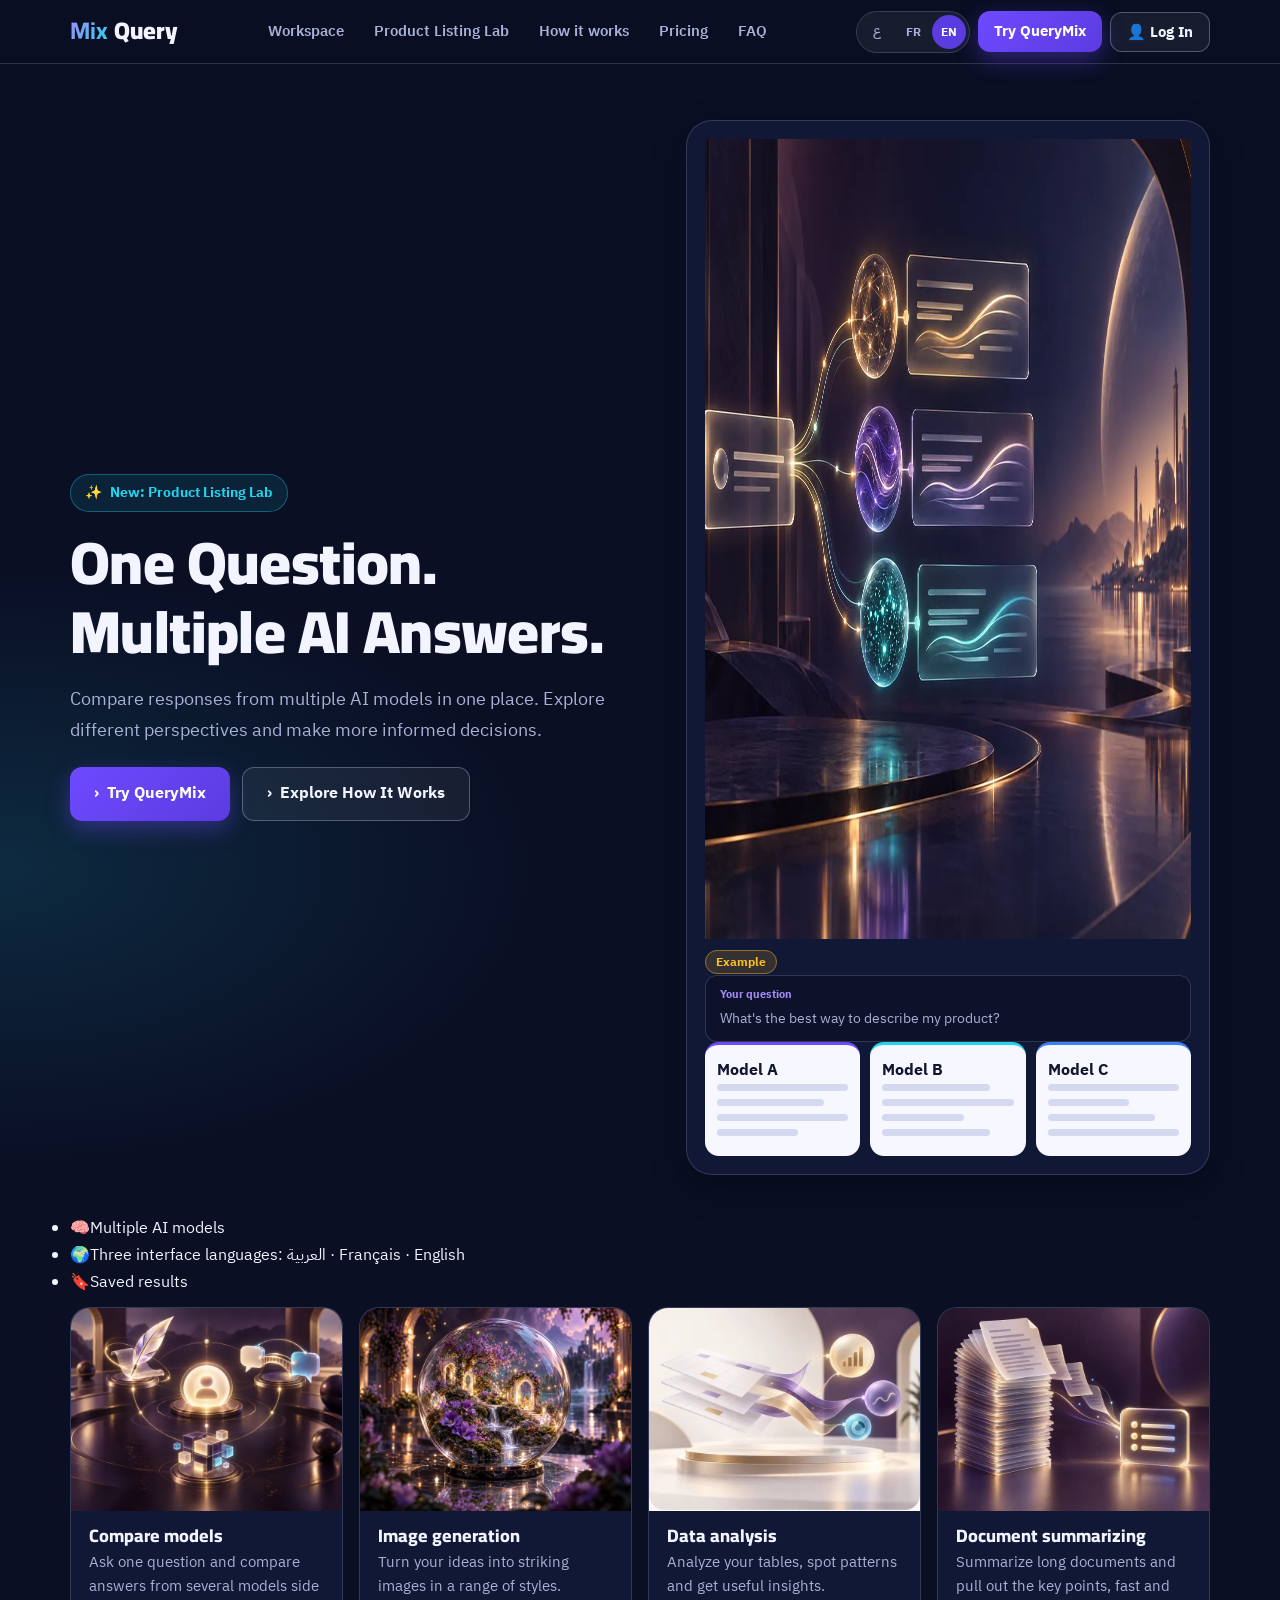
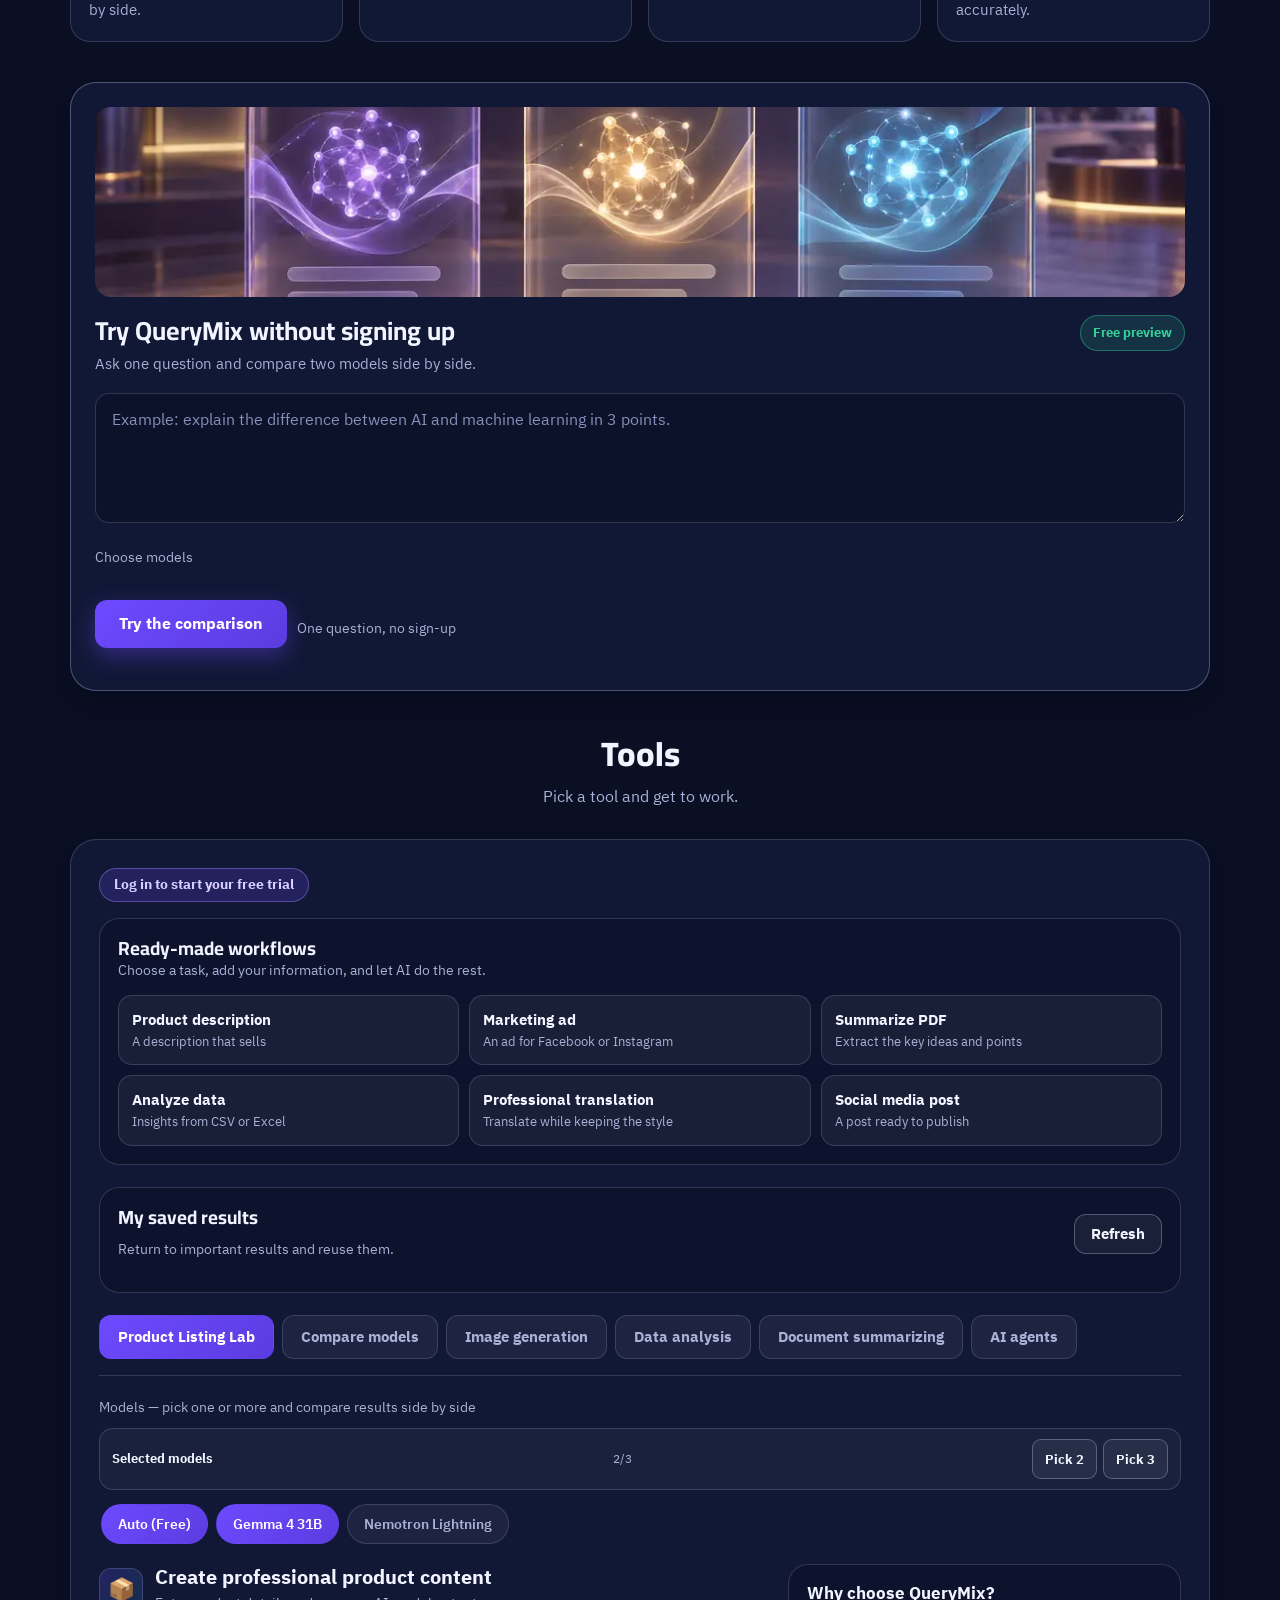
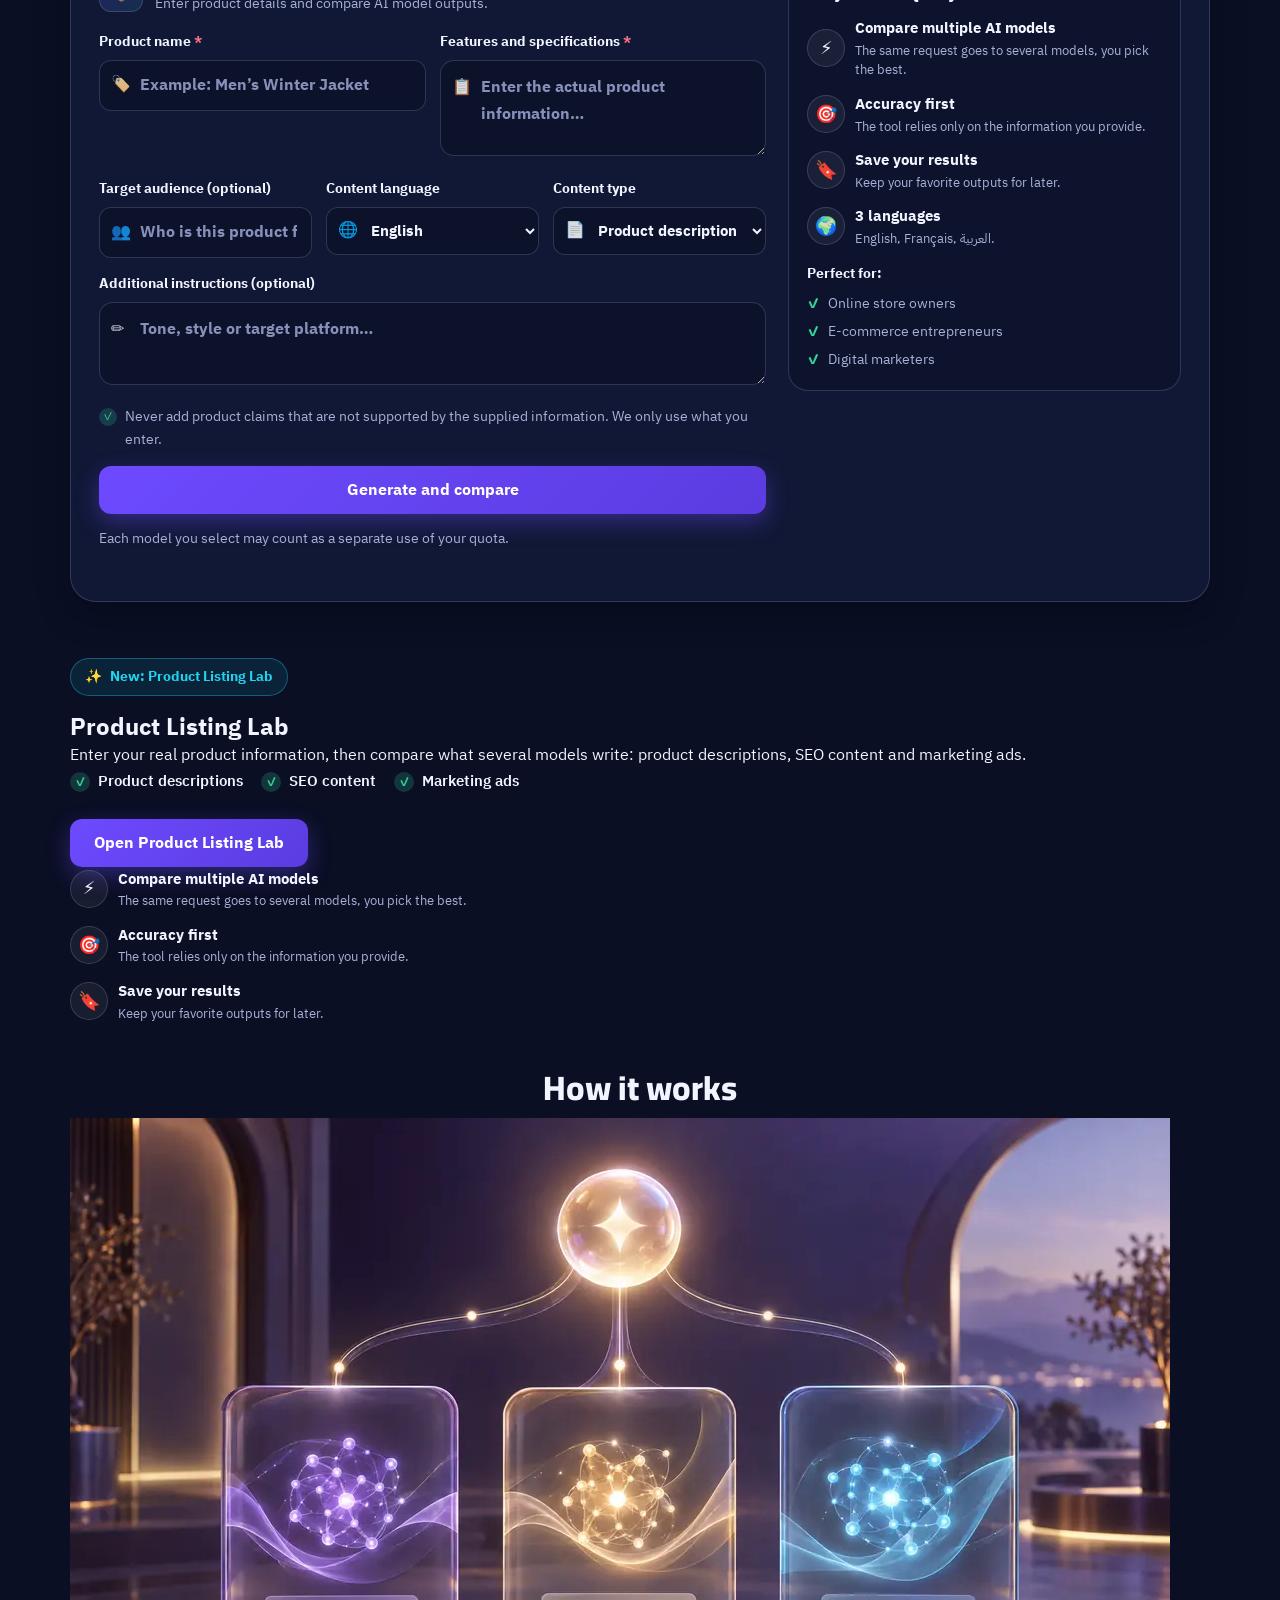
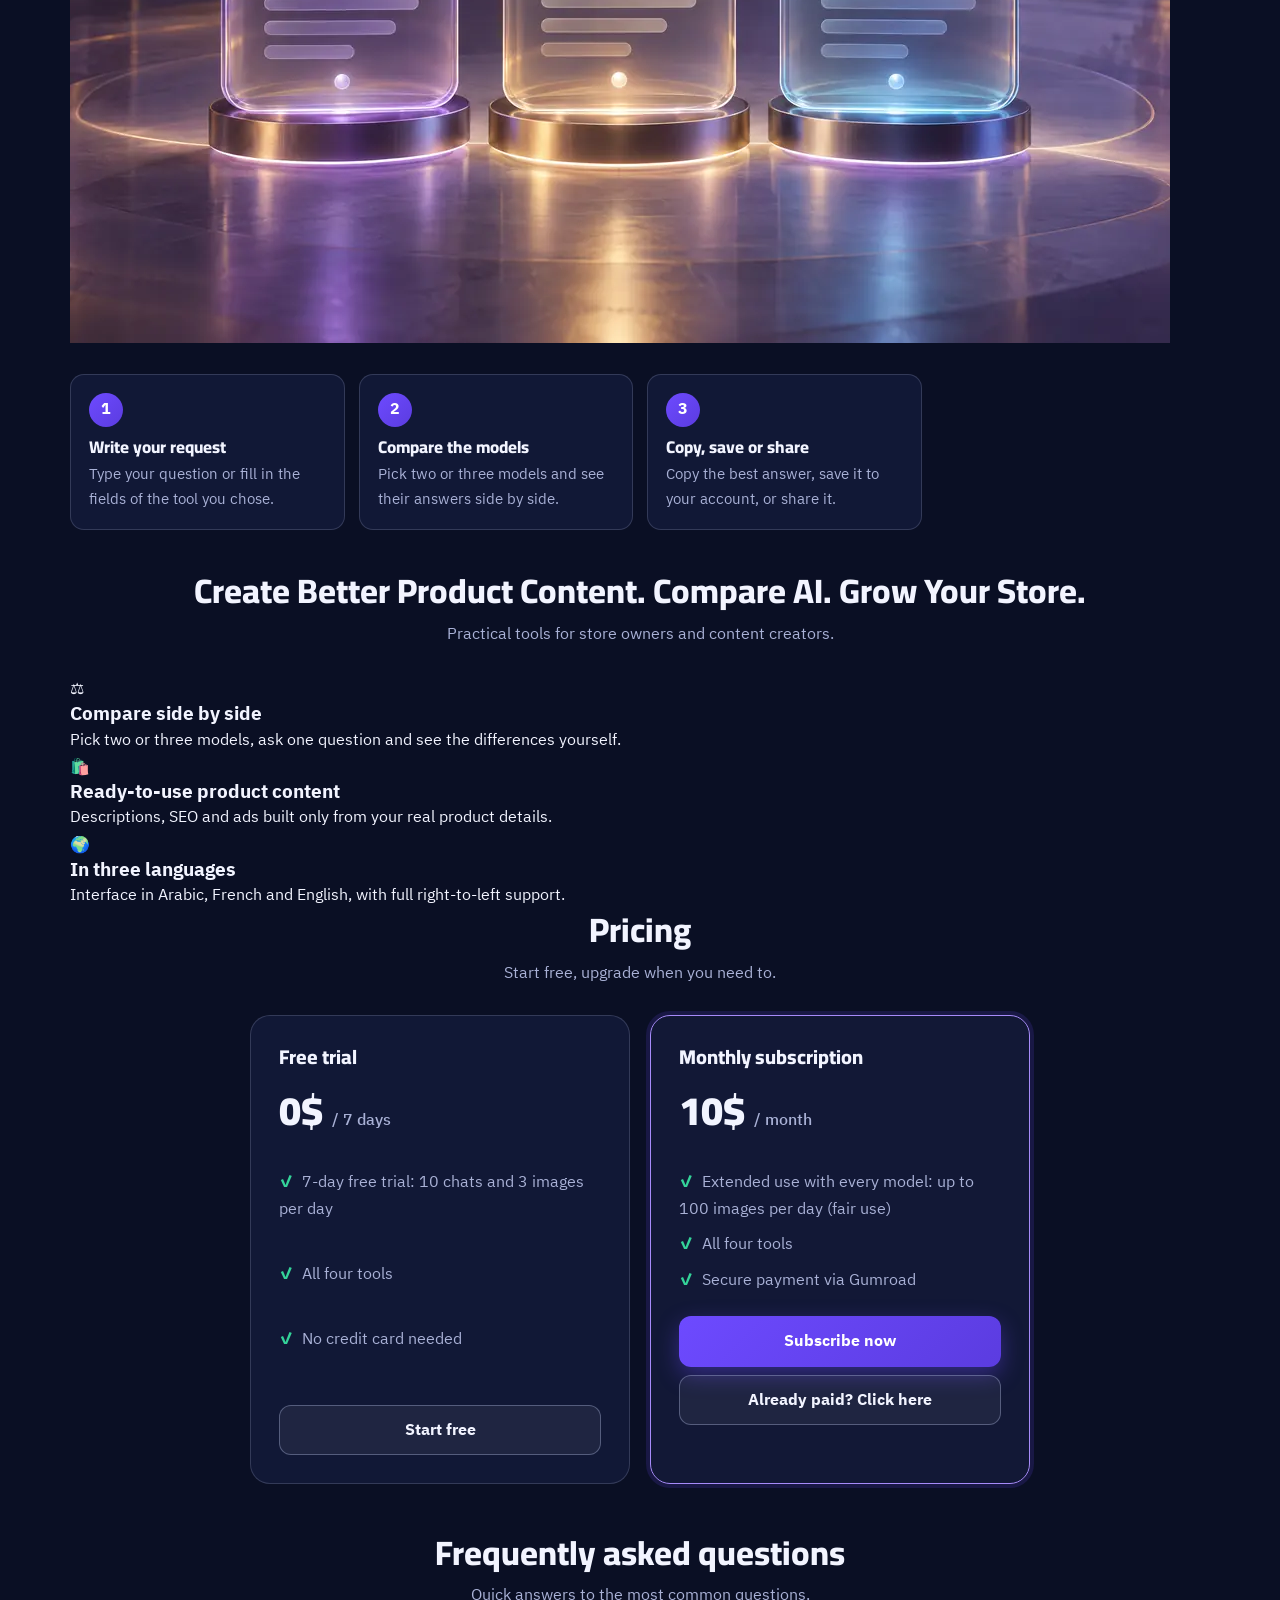
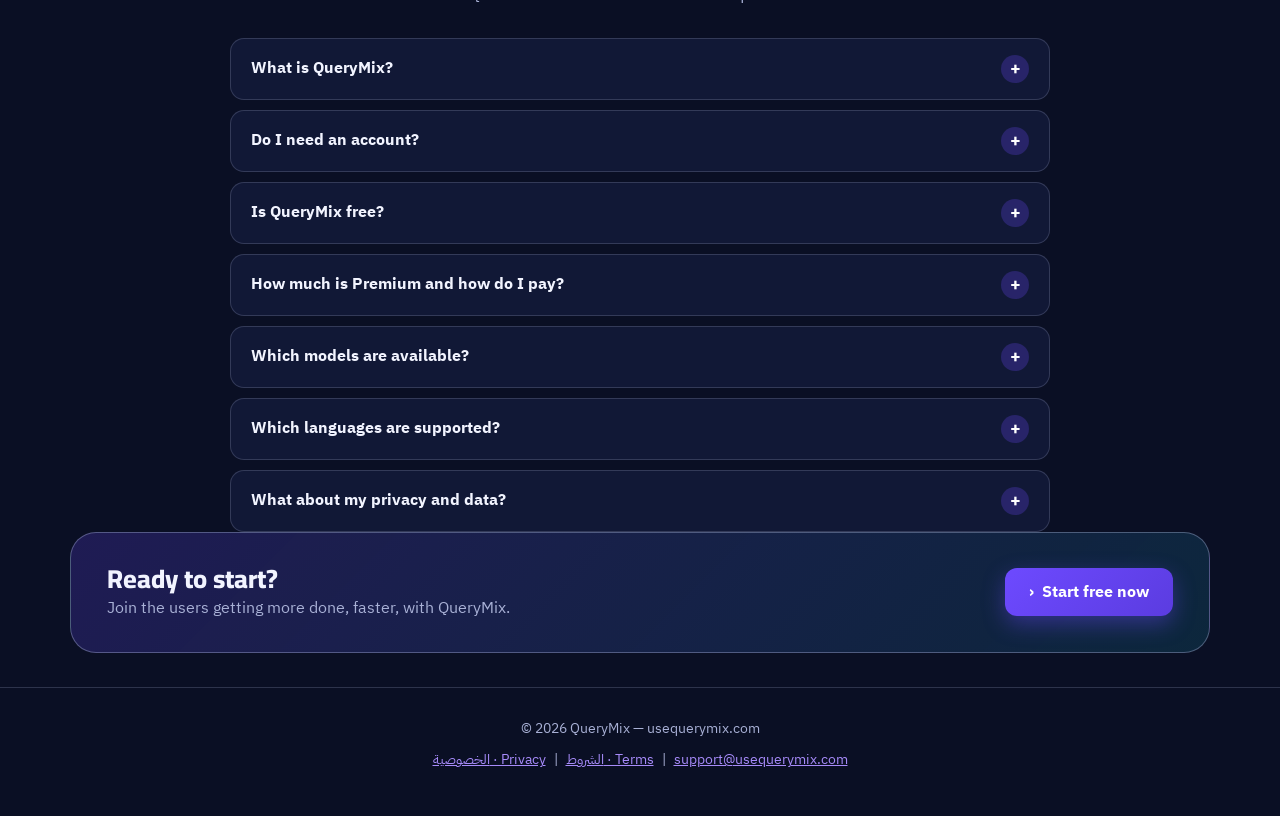
==== commit 844eef52: "Add files via upload" ====
--- a/index.html
+++ b/index.html
@@ -26,13 +26,13 @@
 <link rel="preconnect" href="https://fonts.googleapis.com">
 <link rel="preconnect" href="https://fonts.gstatic.com" crossorigin>
 <link href="https://fonts.googleapis.com/css2?family=IBM+Plex+Sans+Arabic:wght@400;500;600;700&family=Cairo:wght@700;800;900&display=swap" rel="stylesheet">
-<link rel="stylesheet" href="css/tokens.css?v=11">
-<link rel="stylesheet" href="css/base.css?v=11">
-<link rel="stylesheet" href="css/components.css?v=11">
-<link rel="stylesheet" href="css/layout.css?v=11">
-<link rel="stylesheet" href="css/workspace.css?v=11">
-<link rel="stylesheet" href="css/dashboard.css?v=11">
-<link rel="stylesheet" href="css/legal.css?v=11">
+<link rel="stylesheet" href="css/tokens.css?v=13">
+<link rel="stylesheet" href="css/base.css?v=13">
+<link rel="stylesheet" href="css/components.css?v=13">
+<link rel="stylesheet" href="css/layout.css?v=13">
+<link rel="stylesheet" href="css/workspace.css?v=13">
+<link rel="stylesheet" href="css/dashboard.css?v=13">
+<link rel="stylesheet" href="css/legal.css?v=13">
 </head>
 <body>
 <a class="skip-link" href="#home" data-i18n="skipLink"></a>
@@ -46,7 +46,6 @@
       <a href="#how" data-i18n="navHow"></a>
       <a href="#pricing" data-i18n="navPricing"></a>
       <a href="#faq" data-i18n="navFaq"></a>
-      <a href="#dashboard" id="navDashboard" class="hidden" data-i18n="navDashboard"></a>
     </nav>
     <div class="nav-end">
       <div class="lang" role="group" aria-label="Language">
@@ -55,7 +54,13 @@
         <button class="lang-btn" data-lang="en" aria-label="English" aria-pressed="false">EN</button>
       </div>
       <a href="#preview" class="btn btn-p btn-sm nav-cta" data-i18n="navTry"></a>
-      <button class="btn btn-w btn-sm" id="authBtn"></button>
+      <div class="acct-wrap">
+        <button class="btn btn-w btn-sm" id="authBtn" aria-haspopup="menu" aria-expanded="false"></button>
+        <div class="acct-menu hidden" id="acctMenu" role="menu">
+          <button type="button" role="menuitem" id="acctDashboard" data-i18n="navDashboard"></button>
+          <button type="button" role="menuitem" id="acctLogout" data-i18n="logoutBtn"></button>
+        </div>
+      </div>
       <button class="menu-btn" id="menuBtn" aria-label="Menu" aria-controls="links" aria-expanded="false">☰</button>
     </div>
   </div>
@@ -74,6 +79,7 @@
       </div>
     </div>
     <div class="demo" role="img" aria-label="Illustrative example of a side-by-side comparison">
+      <div class="asset asset-bg" data-asset="hero-ai" data-fallback="images/qm-hero.webp.png" data-w="1200" data-h="900" data-eager="1" data-decorative="1"></div>
       <span class="demo-tag" data-i18n="demoExample"></span>
       <div class="demo-q"><small data-i18n="demoYourQ"></small><span data-i18n="demoQ"></span></div>
       <div class="demo-cards" aria-hidden="true">
@@ -84,15 +90,11 @@
     </div>
   </section>
 
-  <section aria-labelledby="benTitle">
-    <h2 class="section-title" id="benTitle" data-i18n="benTitle"></h2>
-    <p class="section-sub" data-i18n="benSub"></p>
-    <div class="benefits">
-      <div class="benefit"><div class="ic" aria-hidden="true">⚖️</div><h3 data-i18n="ben1T"></h3><p data-i18n="ben1D"></p></div>
-      <div class="benefit"><div class="ic" aria-hidden="true">🛍️</div><h3 data-i18n="ben2T"></h3><p data-i18n="ben2D"></p></div>
-      <div class="benefit"><div class="ic" aria-hidden="true">🌍</div><h3 data-i18n="ben3T"></h3><p data-i18n="ben3D"></p></div>
-    </div>
-  </section>
+  <ul class="trust" aria-label="QueryMix">
+    <li><span aria-hidden="true">🧠</span><span data-i18n="trust1"></span></li>
+    <li><span aria-hidden="true">🌍</span><span data-i18n="trust2"></span></li>
+    <li><span aria-hidden="true">🔖</span><span data-i18n="trust3"></span></li>
+  </ul>
 
   <section class="feats" id="toolcards">
     <button class="feat" data-tool="edit"><div class="ico"><img src="images/qm-edit.webp.png" alt="" loading="lazy"></div>
@@ -128,54 +130,6 @@
     </div>
   </section>
 
-  <section id="dashboard" class="hidden" aria-labelledby="dashTitle">
-    <div class="dash">
-      <div class="dash-head">
-        <h2 id="dashTitle" data-i18n="dashTitle"></h2>
-        <button class="btn btn-p btn-sm" type="button" id="dashOpenWorkspace" data-i18n="dashOpenWorkspace"></button>
-      </div>
-      <div class="dash-grid">
-        <div class="dash-card">
-          <h3 data-i18n="dashAccount"></h3>
-          <dl class="kv">
-            <dt data-i18n="dashEmail"></dt><dd class="ltr" id="dashEmail"></dd>
-            <dt data-i18n="dashPlan"></dt><dd id="dashPlan">...</dd>
-          </dl>
-        </div>
-        <div class="dash-card">
-          <h3 data-i18n="dashSubscription"></h3>
-          <dl class="kv">
-            <dt data-i18n="dashStatus"></dt><dd id="dashSubStatus">...</dd>
-            <dt data-i18n="dashTrialLeft"></dt><dd id="dashTrialLeft">—</dd>
-          </dl>
-          <div class="dash-actions">
-            <a class="btn btn-w btn-sm" href="#pricing" data-i18n="dashSeePricing" id="dashPricingLink"></a>
-          </div>
-        </div>
-        <div class="dash-card">
-          <h3 data-i18n="dashUsage"></h3>
-          <div class="meter-label"><span data-i18n="dashChatToday"></span><b id="dashChatTxt">—</b></div>
-          <div class="meter" aria-hidden="true"><span id="dashChatBar"></span></div>
-          <div class="meter-label"><span data-i18n="dashImgToday"></span><b id="dashImgTxt">—</b></div>
-          <div class="meter" aria-hidden="true"><span id="dashImgBar"></span></div>
-          <p class="dash-note" data-i18n="dashUsageNote"></p>
-        </div>
-        <div class="dash-card dash-saved">
-          <h3 data-i18n="dashSaved"></h3>
-          <p class="dash-note" style="margin:0 0 10px" id="dashSavedCount"></p>
-          <button class="btn btn-w btn-sm" type="button" id="dashSavedBtn" data-i18n="dashViewSaved"></button>
-        </div>
-        <div class="dash-card wide">
-          <h3 data-i18n="dashManage"></h3>
-          <div class="dash-actions" style="margin-top:0">
-            <button class="btn btn-w btn-sm" type="button" id="dashResetBtn" data-i18n="dashSendReset"></button>
-            <button class="btn btn-w btn-sm" type="button" id="dashLogoutBtn" data-i18n="logoutBtn"></button>
-          </div>
-          <p class="dash-note" id="dashMsg" role="status" aria-live="polite"></p>
-        </div>
-      </div>
-    </div>
-  </section>
   <section id="tools">
     <h2 class="section-title" data-i18n="toolsTitle"></h2>
     <p class="section-sub" data-i18n="toolsSub"></p>
@@ -312,6 +266,7 @@
 
       <!-- تحرير النصوص -->
       <div data-panel="edit">
+        <div class="asset asset-banner" data-asset="text-assistant" data-fallback="images/qm-edit.webp.png" data-alt="imgAltText" data-w="1600" data-h="400"></div>
         <textarea class="ta" id="editText" data-i18n-ph="editPh"></textarea>
         <button class="btn btn-p run" id="editRun" data-i18n="editRun" style="margin-top:12px"></button>
         <div class="results compare-layout" id="editResults" aria-live="polite"></div>
@@ -319,6 +274,7 @@
 
       <!-- توليد الصور -->
       <div data-panel="image" class="hidden">
+        <div class="asset asset-banner" data-asset="image-studio" data-fallback="images/qm-image.webp.png" data-alt="imgAltImage" data-w="1600" data-h="400"></div>
         <div class="is-head">
           <h3 data-i18n="isTitle"></h3>
           <p data-i18n="isSub"></p>
@@ -364,6 +320,7 @@
 
       <!-- تحليل البيانات -->
       <div data-panel="data" class="hidden">
+        <div class="asset asset-banner" data-asset="data-analysis" data-fallback="images/qm-data.webp.png" data-alt="imgAltData" data-w="1600" data-h="400"></div>
         <label class="btn btn-w btn-sm file"><input type="file" id="dataFile" accept=".csv,.tsv,.txt,.json"><span data-i18n="uploadCsv"></span></label>
         <textarea class="ta" id="dataText" data-i18n-ph="dataPh" style="margin-top:12px"></textarea>
         <input class="inp" id="dataQ" data-i18n-ph="dataQPh" maxlength="300">
@@ -374,6 +331,7 @@
 
       <!-- تلخيص النصوص -->
       <div data-panel="summary" class="hidden">
+        <div class="asset asset-banner" data-asset="text-assistant" data-fallback="images/qm-summary.webp.png" data-alt="imgAltText" data-w="1600" data-h="400"></div>
         <label class="btn btn-w btn-sm file"><input type="file" id="sumFile" accept=".txt,.md,.csv,.json,.pdf,application/pdf"><span data-i18n="uploadTxt"></span></label>
         <textarea class="ta" id="sumText" data-i18n-ph="sumPh" style="margin-top:12px"></textarea>
         <div class="opts">
@@ -410,13 +368,43 @@
     </div>
   </section>
 
+  <section class="pl-feature" id="product-lab" aria-labelledby="plSecTitleH">
+    <div class="pl-feature-in">
+      <div>
+        <span class="eyebrow">✨ <span data-i18n="plBadge"></span></span>
+        <h2 id="plSecTitleH" data-i18n="plSecTitle"></h2>
+        <p class="lead" data-i18n="plSecDesc"></p>
+        <ul class="pl-checks"><li data-i18n="plChk1"></li><li data-i18n="plChk2"></li><li data-i18n="plChk3"></li></ul>
+        <button type="button" class="btn btn-p" id="plSecBtn" data-i18n="plSecBtn"></button>
+      </div>
+      <div class="pl-feature-side">
+      <div class="asset asset-card" data-asset="product-lab" data-alt="imgAltProductLab" data-w="1200" data-h="900"></div>
+      <ul class="pl-why pl-feature-why">
+        <li><span class="ic" aria-hidden="true">⚡</span><span><b data-i18n="plWhy1T"></b><span class="d" data-i18n="plWhy1D"></span></span></li>
+        <li><span class="ic" aria-hidden="true">🎯</span><span><b data-i18n="plWhy2T"></b><span class="d" data-i18n="plWhy2D"></span></span></li>
+        <li><span class="ic" aria-hidden="true">🔖</span><span><b data-i18n="plWhy3T"></b><span class="d" data-i18n="plWhy3D"></span></span></li>
+      </ul>
+      </div>
+    </div>
+  </section>
+
   <section class="steps-box" id="how">
     <h2 class="section-title" data-i18n="howTitle"></h2>
+    <div class="asset asset-wide" data-asset="model-comparison" data-fallback="images/qm-compare.webp.png" data-alt="imgAltCompare" data-w="1600" data-h="900"></div>
     <div class="steps">
       <div class="step"><div class="num">1</div><h4 data-i18n="s1t"></h4><p data-i18n="s1d"></p></div>
       <div class="step"><div class="num">2</div><h4 data-i18n="s2t"></h4><p data-i18n="s2d"></p></div>
       <div class="step"><div class="num">3</div><h4 data-i18n="s3t"></h4><p data-i18n="s3d"></p></div>
-      <div class="step"><div class="num">4</div><h4 data-i18n="s4t"></h4><p data-i18n="s4d"></p></div>
+    </div>
+  </section>
+
+  <section aria-labelledby="benTitle">
+    <h2 class="section-title" id="benTitle" data-i18n="benTitle"></h2>
+    <p class="section-sub" data-i18n="benSub"></p>
+    <div class="benefits">
+      <div class="benefit"><div class="ic" aria-hidden="true">⚖️</div><h3 data-i18n="ben1T"></h3><p data-i18n="ben1D"></p></div>
+      <div class="benefit"><div class="ic" aria-hidden="true">🛍️</div><h3 data-i18n="ben2T"></h3><p data-i18n="ben2D"></p></div>
+      <div class="benefit"><div class="ic" aria-hidden="true">🌍</div><h3 data-i18n="ben3T"></h3><p data-i18n="ben3D"></p></div>
     </div>
   </section>
 
@@ -439,6 +427,7 @@
         <div class="sub-actions" id="subActions">
           <a class="btn btn-p" id="subscribeLink" target="_blank" rel="noopener" data-i18n="subscribeLinkText"></a>
           <button type="button" class="btn btn-w" id="checkSubBtn" data-i18n="checkSubText"></button>
+          <button type="button" class="btn btn-w hidden" id="subRetryBtn" data-i18n="subRetry"></button>
         </div>
         <div class="prem-ok hidden" id="premiumOk" data-i18n="premiumLabel"></div>
         <div class="sub-status" id="subscribeStatus"></div>
@@ -468,6 +457,67 @@
     <button class="btn btn-p" id="ctaBtn"><span class="arrow"></span> <span data-i18n="ctaBtnText"></span></button>
   </section>
 </main>
+
+  <div id="dashboard" class="dash-view hidden" role="dialog" aria-modal="true" aria-labelledby="dashTitle">
+    <div class="dash-view-in">
+      <div class="dash-top">
+        <button class="btn btn-w btn-sm" type="button" id="dashBack"><span class="back-ar" aria-hidden="true"></span><span data-i18n="dashBack"></span></button>
+        <button class="btn btn-p btn-sm" type="button" id="dashOpenWorkspace" data-i18n="dashOpenWorkspace"></button>
+      </div>
+      <section class="dash-welcome">
+        <span class="eyebrow" data-i18n="dashWelcome"></span>
+        <h2 id="dashTitle" tabindex="-1" data-i18n="dashTitle"></h2>
+        <p class="dash-email ltr" id="dashWelcomeEmail"></p>
+      </section>
+      <div class="dash-grid">
+        <section class="dash-card" aria-labelledby="dAccH">
+          <h3 id="dAccH" data-i18n="dashAccount"></h3>
+          <dl class="kv">
+            <dt data-i18n="dashEmail"></dt><dd class="ltr" id="dashEmail"></dd>
+            <dt data-i18n="dashPlan"></dt><dd id="dashPlan"></dd>
+          </dl>
+        </section>
+        <section class="dash-card" aria-labelledby="dSubH">
+          <h3 id="dSubH" data-i18n="dashSubscription"></h3>
+          <dl class="kv">
+            <dt data-i18n="dashStatus"></dt><dd id="dashSubStatus"></dd>
+            <dt class="hidden" id="dashTrialLeftLbl" data-i18n="dashTrialLeft"></dt><dd class="hidden" id="dashTrialLeft"></dd>
+          </dl>
+          <div class="dash-actions">
+            <a class="btn btn-w btn-sm" href="#pricing" data-i18n="dashSeePricing" id="dashPricingLink"></a>
+          </div>
+        </section>
+        <section class="dash-card" aria-labelledby="dUseH">
+          <h3 id="dUseH" data-i18n="dashUsage"></h3>
+          <div id="dashChatRow" class="hidden">
+            <div class="meter-label"><span data-i18n="dashChatToday"></span><b id="dashChatTxt"></b></div>
+            <div class="meter" aria-hidden="true"><span id="dashChatBar"></span></div>
+          </div>
+          <div id="dashImgRow" class="hidden">
+            <div class="meter-label"><span data-i18n="dashImgToday"></span><b id="dashImgTxt"></b></div>
+            <div class="meter" aria-hidden="true"><span id="dashImgBar"></span></div>
+          </div>
+          <p class="dash-note" data-i18n="dashUsageNote"></p>
+        </section>
+        <section class="dash-card dash-saved" aria-labelledby="dSavH">
+          <h3 id="dSavH" data-i18n="dashSaved"></h3>
+          <p class="dash-note" style="margin:0 0 10px" id="dashSavedCount"></p>
+          <div class="saved-list" id="dashSavedList"></div>
+          <div class="dash-actions">
+            <button class="btn btn-w btn-sm" type="button" id="dashSavedBtn" data-i18n="dashViewSaved"></button>
+          </div>
+        </section>
+        <section class="dash-card wide" aria-labelledby="dManH">
+          <h3 id="dManH" data-i18n="dashManage"></h3>
+          <div class="dash-actions" style="margin-top:0">
+            <button class="btn btn-w btn-sm" type="button" id="dashResetBtn" data-i18n="dashSendReset"></button>
+            <button class="btn btn-w btn-sm" type="button" id="dashLogoutBtn" data-i18n="logoutBtn"></button>
+          </div>
+          <p class="dash-note" id="dashMsg" role="status" aria-live="polite"></p>
+        </section>
+      </div>
+    </div>
+  </div>
 
 <footer>© 2026 QueryMix — usequerymix.com<br><a href="privacy.html">الخصوصية · Privacy</a> &nbsp;|&nbsp; <a href="terms.html">الشروط · Terms</a> &nbsp;|&nbsp; <a href="mailto:support@usequerymix.com">support@usequerymix.com</a></footer>
 
@@ -526,7 +576,7 @@
   </div>
 </div>
 
-<script src="app.js?v=11" defer></script>
+<script src="app.js?v=13" defer></script>
 <!-- Cloudflare Web Analytics --><script type='module' src='https://static.cloudflareinsights.com/beacon.min.js' data-cf-beacon='{"token": "458d2ed95f9a41f2aa0a43feeb40d1b5"}'></script><!-- End Cloudflare Web Analytics -->
 </body>
 </html>
